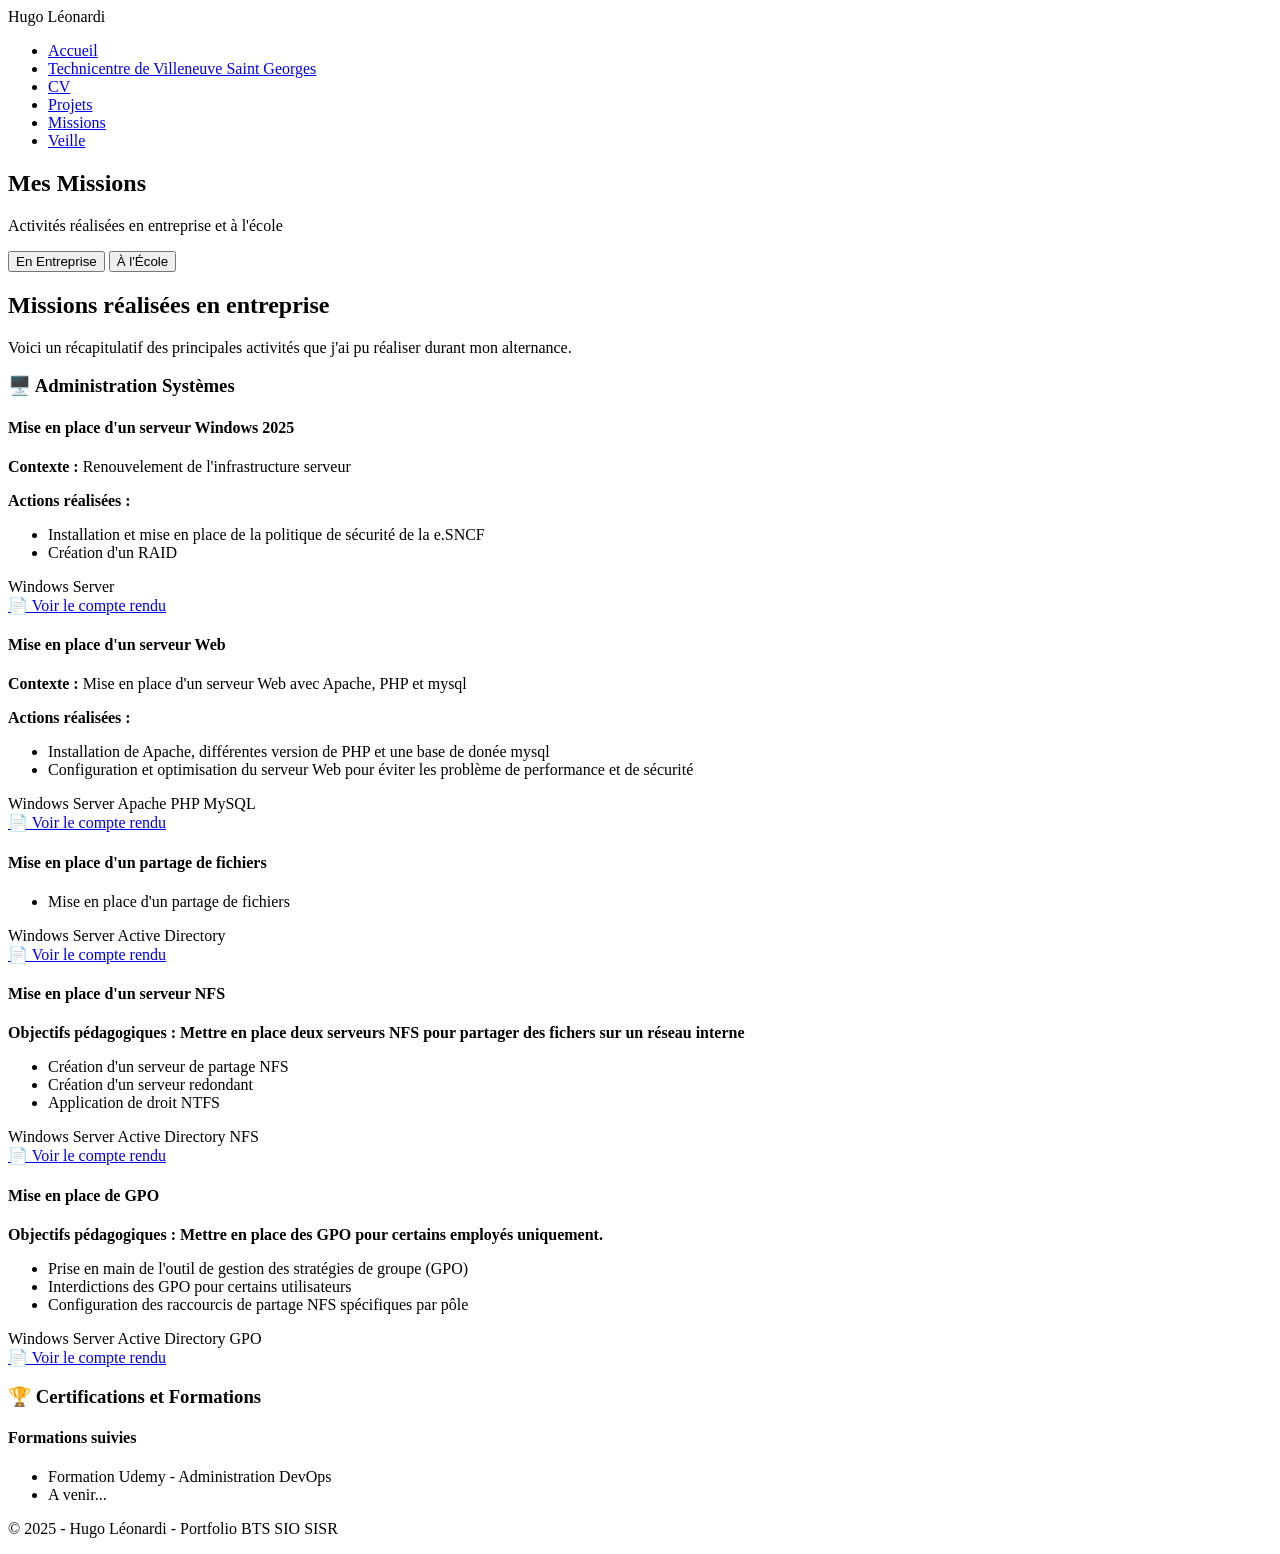
==== missions.html @ 91bcf91f "s de merde" ====
<!DOCTYPE html>
<html lang="fr">
<head>
    <meta charset="UTF-8">
    <meta name="viewport" content="width=device-width, initial-scale=1.0">
    <title>Mes Missions - Portfolio</title>
    <link rel="stylesheet" href="style.css">
</head>
<body>
    <nav class="navbar">
        <div class="container">
            <div class="logo">Hugo Léonardi</div>
            <ul class="nav-menu">
                <li><a href="index.html">Accueil</a></li>
                <li><a href="entreprise.html">Technicentre de Villeneuve Saint Georges</a></li>
                <li><a href="cv.html">CV</a></li>
                <li><a href="projets.html">Projets</a></li>
                <li><a href="missions.html" class="active">Missions</a></li>
                <li><a href="veille.html">Veille</a></li> 
            </ul>
        </div>
    </nav>

    <section class="page-header">
        <div class="container">
            <h1>Mes Missions</h1>
            <p>Activités réalisées en entreprise et à l'école</p>
        </div>
    </section>

    <section class="content-section">
        <div class="container">
            <div class="tabs">
                <button class="tab-button active" onclick="showTab('entreprise')">
                    En Entreprise
                </button>
                <button class="tab-button" onclick="showTab('ecole')">
                    À l'École
                </button>
            </div>

            <div id="entreprise" class="tab-content active">
                <div class="missions-intro">
                    <h2>Missions réalisées en entreprise</h2>
                    <p>
                        Voici un récapitulatif des principales activités que j'ai pu 
                        réaliser durant mon alternance.
                    </p>
                </div>

                <div class="mission-category">
                    <h3>🖥️ Administration Systèmes</h3>
                    <div class="mission-list">

                        <div class="mission-item">
                            <h4>Mise en place d'un serveur Windows 2025</h4>
                            <p><strong>Contexte :</strong> Renouvelement de l'infrastructure serveur</p>
                            <p><strong>Actions réalisées :</strong></p>
                            <ul>
                                <li>Installation et mise en place de la politique de sécurité de la e.SNCF</li>
                                <li>Création d'un RAID</li>
                            </ul>
                            <div class="mission-tags">
                                <span class="tag-small">Windows Server</span>
                            </div>
                            <a href="docs//serveur-windows-2025.pdf" class="btn-compte-rendu" target="_blank">
                                📄 Voir le compte rendu
                            </a>
                        </div>

                        <div class="mission-item">
                            <h4>Mise en place d'un serveur Web</h4>
                            <p><strong>Contexte :</strong> Mise en place d'un serveur Web avec Apache, PHP et mysql</p>
                            <p><strong>Actions réalisées :</strong></p>
                            <ul>
                                <li>Installation de Apache, différentes version de PHP et une base de donée mysql</li>
                                <li>Configuration et optimisation du serveur Web pour éviter les problème de performance et de sécurité</li>
                            </ul>
                            <div class="mission-tags">
                                <span class="tag-small">Windows Server</span>
                                <span class="tag-small">Apache</span>
                                <span class="tag-small">PHP</span>
                                <span class="tag-small">MySQL</span>
                            </div>
                            <a href="docs/serveur-web.pdf" class="btn-compte-rendu" target="_blank">
                                📄 Voir le compte rendu
                            </a>
                        </div>

                        <div class="mission-item">
                            <h4>Mise en place d'un partage de fichiers</h4>
                            <ul>
                                <li>Mise en place d'un partage de fichiers</li>
                            </ul>
                            <div class="mission-tags">
                                <span class="tag-small">Windows Server</span>
                                <span class="tag-small">Active Directory</span>
                            </div>
                            <a href="docs/partage-fichiers.pdf" class="btn-compte-rendu" target="_blank">
                                📄 Voir le compte rendu
                            </a>
                        </div>

                        <div class="mission-item">
                            <h4>Mise en place d'un serveur NFS</h4>
                            <p><strong>Objectifs pédagogiques : Mettre en place deux serveurs NFS pour partager des fichers sur un réseau interne</strong></p>
                            <ul>
                                <li>Création d'un serveur de partage NFS</li>
                                <li>Création d'un serveur redondant</li>
                                <li>Application de droit NTFS</li>
                            </ul>
                            <div class="mission-tags">
                                <span class="tag-small">Windows Server</span>
                                <span class="tag-small">Active Directory</span>
                                <span class="tag-small">NFS</span>
                            </div>
                            <a href="docs/fiche mission E5 - Droits NTFS.pdf" class="btn-compte-rendu" target="_blank">
                                📄 Voir le compte rendu
                            </a>
                        </div>

                        <div class="mission-item">
                            <h4>Mise en place de GPO</h4>
                            <p><strong>Objectifs pédagogiques : Mettre en place des GPO pour certains employés uniquement.</strong></p>
                            <ul>
                                <li>Prise en main de l'outil de gestion des stratégies de groupe (GPO)</li>
                                <li>Interdictions des GPO pour certains utilisateurs</li>
                                <li>Configuration des raccourcis de partage NFS spécifiques par pôle</li>
                            </ul>
                            <div class="mission-tags">
                                <span class="tag-small">Windows Server</span>
                                <span class="tag-small">Active Directory</span>
                                <span class="tag-small">GPO</span>
                            </div>
                            <a href="docs/gpo.pdf" class="btn-compte-rendu" target="_blank">
                                📄 Voir le compte rendu
                            </a>
                        </div>

                    </div>
                </div>

                <div class="mission-category">
                    <h3>🏆 Certifications et Formations</h3>
                    <div class="mission-list">
                        <div class="mission-item">
                            <h4>Formations suivies</h4>
                            <ul>
                                <li>Formation Udemy - Administration DevOps</li>
                                <li>A venir...</li>
                            </ul>
                        </div>
                    </div>
                </div>
            </div>
        </div>
    </section>

    <footer class="footer">
        <div class="container">
            <p>&copy; 2025 - Hugo Léonardi - Portfolio BTS SIO SISR</p>
        </div>
    </footer>

    <script>
        function showTab(tabName) {
            const contents = document.querySelectorAll('.tab-content');
            contents.forEach(content => {
                content.classList.remove('active');
            });

            const buttons = document.querySelectorAll('.tab-button');
            buttons.forEach(button => {
                button.classList.remove('active');
            });

            document.getElementById(tabName).classList.add('active');
            event.target.classList.add('active');
        }
    </script>
</body>
</html>
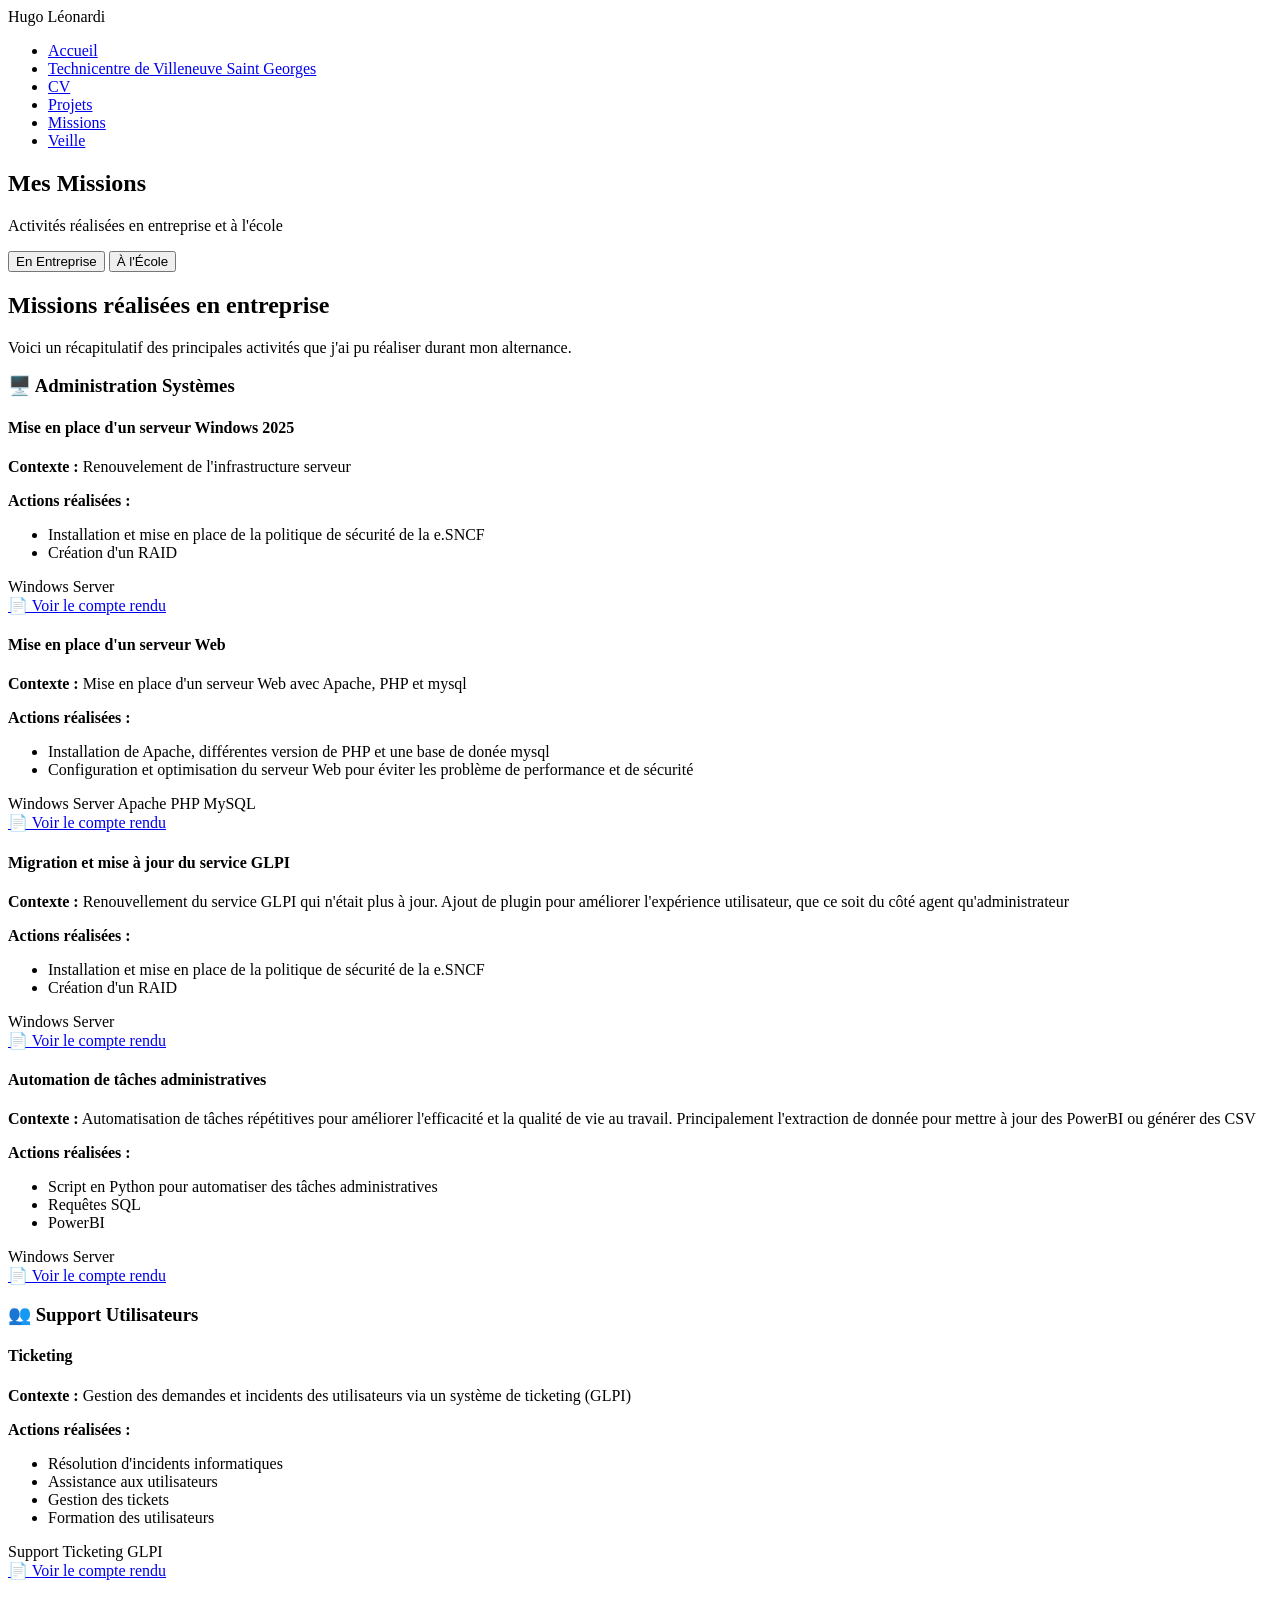
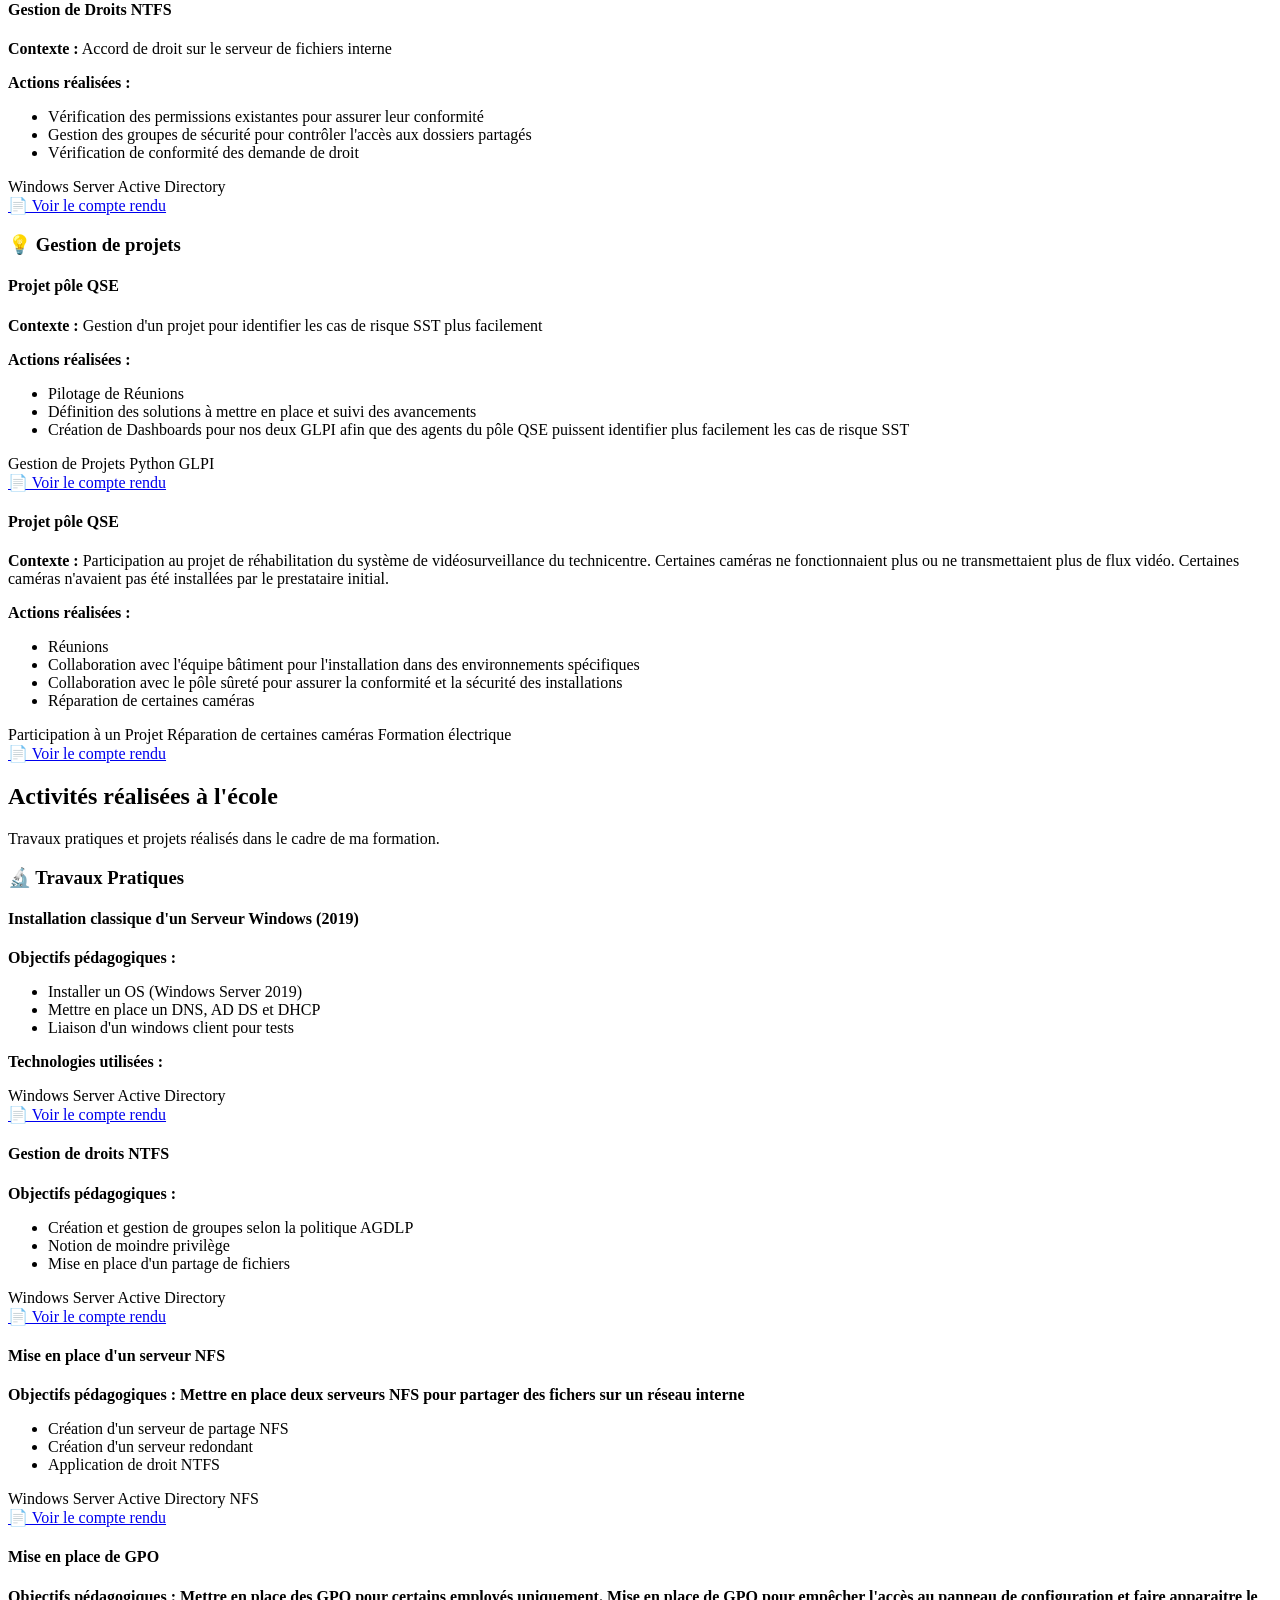
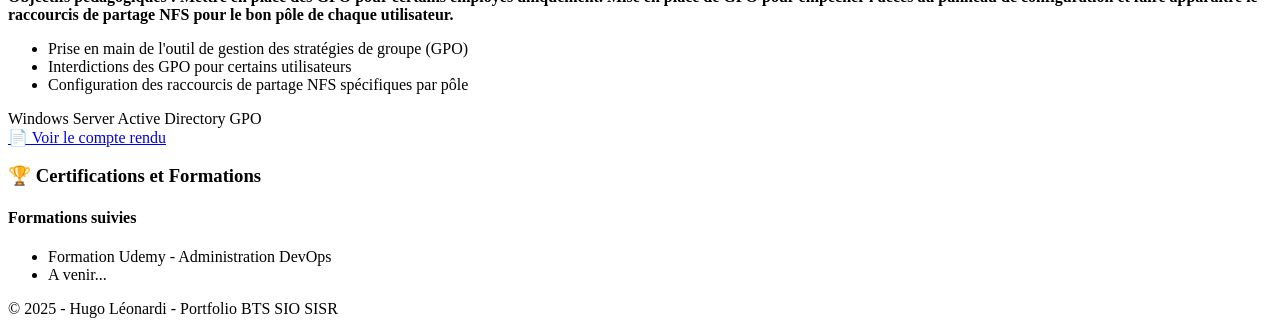
==== commit cd0358d1: "je siaspas" ====
--- a/missions.html
+++ b/missions.html
@@ -30,6 +30,7 @@
 
     <section class="content-section">
         <div class="container">
+            <!-- Onglets pour séparer entreprise et école -->
             <div class="tabs">
                 <button class="tab-button active" onclick="showTab('entreprise')">
                     En Entreprise
@@ -39,6 +40,7 @@
                 </button>
             </div>
 
+            <!-- Missions en entreprise -->
             <div id="entreprise" class="tab-content active">
                 <div class="missions-intro">
                     <h2>Missions réalisées en entreprise</h2>
@@ -63,9 +65,7 @@
                             <div class="mission-tags">
                                 <span class="tag-small">Windows Server</span>
                             </div>
-                            <a href="docs//serveur-windows-2025.pdf" class="btn-compte-rendu" target="_blank">
-                                📄 Voir le compte rendu
-                            </a>
+                            <a href="comptes-rendus/serveur-windows-2025.pdf" class="btn-compte-rendu" target="_blank">📄 Voir le compte rendu</a>
                         </div>
 
                         <div class="mission-item">
@@ -82,23 +82,163 @@
                                 <span class="tag-small">PHP</span>
                                 <span class="tag-small">MySQL</span>
                             </div>
-                            <a href="docs/serveur-web.pdf" class="btn-compte-rendu" target="_blank">
-                                📄 Voir le compte rendu
-                            </a>
-                        </div>
-
-                        <div class="mission-item">
-                            <h4>Mise en place d'un partage de fichiers</h4>
-                            <ul>
+                            <a href="comptes-rendus/serveur-web.pdf" class="btn-compte-rendu" target="_blank">📄 Voir le compte rendu</a>
+                        </div>
+
+                        <div class="mission-item">
+                            <h4>Migration et mise à jour du service GLPI</h4>
+                            <p><strong>Contexte :</strong> Renouvellement du service GLPI qui n'était plus à jour. Ajout de plugin pour améliorer l'expérience utilisateur, que ce soit du côté agent qu'administrateur</p>
+                            <p><strong>Actions réalisées :</strong></p>
+                            <ul>
+                                <li>Installation et mise en place de la politique de sécurité de la e.SNCF</li>
+                                <li>Création d'un RAID</li>
+                            </ul>
+                            <div class="mission-tags">
+                                <span class="tag-small">Windows Server</span>
+                            </div>
+                            <a href="comptes-rendus/glpi.pdf" class="btn-compte-rendu" target="_blank">📄 Voir le compte rendu</a>
+                        </div>
+
+                        <div class="mission-item">
+                            <h4>Automation de tâches administratives</h4>
+                            <p><strong>Contexte :</strong> Automatisation de tâches répétitives pour améliorer l'efficacité et la qualité de vie au travail. Principalement l'extraction de donnée pour mettre à jour des PowerBI ou générer des CSV</p>
+                            <p><strong>Actions réalisées :</strong></p>
+                            <ul>
+                                <li>Script en Python pour automatiser des tâches administratives</li>
+                                <li>Requêtes SQL</li>
+                                <li>PowerBI</li>
+                            </ul>
+                            <div class="mission-tags">
+                                <span class="tag-small">Windows Server</span>
+                            </div>
+                            <a href="comptes-rendus/automation.pdf" class="btn-compte-rendu" target="_blank">📄 Voir le compte rendu</a>
+                        </div>
+                    </div>
+                </div>
+
+                <div class="mission-category">
+                    <h3>👥 Support Utilisateurs</h3>
+                    <div class="mission-list">
+                        <div class="mission-item">
+                            <h4>Ticketing</h4>
+                            <p><strong>Contexte :</strong> Gestion des demandes et incidents des utilisateurs via un système de ticketing (GLPI)</p>
+                            <p><strong>Actions réalisées :</strong></p>
+                            <ul>
+                                <li>Résolution d'incidents informatiques</li>
+                                <li>Assistance aux utilisateurs</li>
+                                <li>Gestion des tickets</li>
+                                <li>Formation des utilisateurs</li>
+                            </ul>
+                            <div class="mission-tags">
+                                <span class="tag-small">Support</span>
+                                <span class="tag-small">Ticketing</span>
+                                <span class="tag-small">GLPI</span>
+                            </div>
+                            <a href="comptes-rendus/ticketing.pdf" class="btn-compte-rendu" target="_blank">📄 Voir le compte rendu</a>
+                        </div>
+
+                        <div class="mission-item">
+                            <h4>Gestion de Droits NTFS</h4>
+                            <p><strong>Contexte :</strong> Accord de droit sur le serveur de fichiers interne</p>
+                            <p><strong>Actions réalisées :</strong></p>
+                            <ul>
+                                <li>Vérification des permissions existantes pour assurer leur conformité</li>
+                                <li>Gestion des groupes de sécurité pour contrôler l'accès aux dossiers partagés</li>
+                                <li>Vérification de conformité des demande de droit</li>
+                            </ul>
+                            <div class="mission-tags">
+                                <span class="tag-small">Windows Server</span>
+                                <span class="tag-small">Active Directory</span>
+                            </div>
+                            <a href="comptes-rendus/ntfs.pdf" class="btn-compte-rendu" target="_blank">📄 Voir le compte rendu</a>
+                        </div>
+
+                    </div>
+                </div>
+
+                <div class="mission-category">
+                    <h3>💡 Gestion de projets</h3>
+                    <div class="mission-list">
+                        <div class="mission-item">
+                            <h4>Projet pôle QSE</h4>
+                            <p><strong>Contexte :</strong> Gestion d'un projet pour identifier les cas de risque SST plus facilement</p>
+                            <p><strong>Actions réalisées :</strong></p>
+                            <ul>
+                                <li>Pilotage de Réunions</li>
+                                <li>Définition des solutions à mettre en place et suivi des avancements</li>
+                                <li>Création de Dashboards pour nos deux GLPI afin que des agents du pôle QSE puissent identifier plus facilement les cas de risque SST</li>
+                            </ul>
+                            <div class="mission-tags">
+                                <span class="tag-small">Gestion de Projets</span>
+                                <span class="tag-small">Python</span>
+                                <span class="tag-small">GLPI</span>
+                            </div>
+                            <a href="comptes-rendus/projet-qse-sst.pdf" class="btn-compte-rendu" target="_blank">📄 Voir le compte rendu</a>
+                        </div>
+
+                        <div class="mission-item">
+                            <h4>Projet pôle QSE</h4>
+                            <p><strong>Contexte :</strong> Participation au projet de réhabilitation du système de vidéosurveillance du technicentre. Certaines caméras ne fonctionnaient plus ou ne transmettaient plus de flux vidéo. Certaines caméras n'avaient pas été installées par le prestataire initial. </p>
+                            <p><strong>Actions réalisées :</strong></p>
+                            <ul>
+                                <li>Réunions</li>
+                                <li>Collaboration avec l'équipe bâtiment pour l'installation dans des environnements spécifiques</li>
+                                <li>Collaboration avec le pôle sûreté pour assurer la conformité et la sécurité des installations</li>
+                                <li>Réparation de certaines caméras</li>
+                            </ul>
+                            <div class="mission-tags">
+                                <span class="tag-small">Participation à un Projet</span>
+                                <span class="tag-small">Réparation de certaines caméras</span>
+                                <span class="tag-small">Formation électrique</span>
+                            </div>
+                            <a href="comptes-rendus/projet-qse-cameras.pdf" class="btn-compte-rendu" target="_blank">📄 Voir le compte rendu</a>
+                        </div>
+
+                    </div>
+                </div>
+            </div>
+
+            <!-- Missions à l'école -->
+            <div id="ecole" class="tab-content">
+                <div class="missions-intro">
+                    <h2>Activités réalisées à l'école</h2>
+                    <p>
+                        Travaux pratiques et projets réalisés dans le cadre de ma formation.
+                    </p>
+                </div>
+
+                <div class="mission-category">
+                    <h3>🔬 Travaux Pratiques</h3>
+                    <div class="mission-list">
+                        <div class="mission-item">
+                            <h4>Installation classique d'un Serveur Windows (2019)</h4>
+                            <p><strong>Objectifs pédagogiques : </strong></p>
+                            <ul>
+                                <li>Installer un OS (Windows Server 2019)</li>
+                                <li>Mettre en place un DNS, AD DS et DHCP</li>
+                                <li>Liaison d'un windows client pour tests</li>
+                            </ul>
+                            <p><strong>Technologies utilisées :</strong></p>
+                            <div class="mission-tags">
+                                <span class="tag-small">Windows Server</span>
+                                <span class="tag-small">Active Directory</span>
+                            </div>
+                            <a href="comptes-rendus/ecole-serveur-windows.pdf" class="btn-compte-rendu" target="_blank">📄 Voir le compte rendu</a>
+                        </div>
+
+                        <div class="mission-item">
+                            <h4>Gestion de droits NTFS</h4>
+                            <p><strong>Objectifs pédagogiques :</strong></p>
+                            <ul>
+                                <li>Création et gestion de groupes selon la politique AGDLP</li>
+                                <li>Notion de moindre privilège</li>
                                 <li>Mise en place d'un partage de fichiers</li>
                             </ul>
                             <div class="mission-tags">
                                 <span class="tag-small">Windows Server</span>
                                 <span class="tag-small">Active Directory</span>
                             </div>
-                            <a href="docs/partage-fichiers.pdf" class="btn-compte-rendu" target="_blank">
-                                📄 Voir le compte rendu
-                            </a>
+                            <a href="comptes-rendus/ecole-ntfs.pdf" class="btn-compte-rendu" target="_blank">📄 Voir le compte rendu</a>
                         </div>
 
                         <div class="mission-item">
@@ -114,14 +254,12 @@
                                 <span class="tag-small">Active Directory</span>
                                 <span class="tag-small">NFS</span>
                             </div>
-                            <a href="docs/fiche mission E5 - Droits NTFS.pdf" class="btn-compte-rendu" target="_blank">
-                                📄 Voir le compte rendu
-                            </a>
+                            <a href="comptes-rendus/ecole-nfs.pdf" class="btn-compte-rendu" target="_blank">📄 Voir le compte rendu</a>
                         </div>
 
                         <div class="mission-item">
                             <h4>Mise en place de GPO</h4>
-                            <p><strong>Objectifs pédagogiques : Mettre en place des GPO pour certains employés uniquement.</strong></p>
+                            <p><strong>Objectifs pédagogiques : Mettre en place des GPO pour certains employés uniquement. Mise en place de GPO pour empêcher l'accès au panneau de configuration et faire apparaitre le raccourcis de partage NFS pour le bon pôle de chaque utilisateur.</strong></p>
                             <ul>
                                 <li>Prise en main de l'outil de gestion des stratégies de groupe (GPO)</li>
                                 <li>Interdictions des GPO pour certains utilisateurs</li>
@@ -132,11 +270,8 @@
                                 <span class="tag-small">Active Directory</span>
                                 <span class="tag-small">GPO</span>
                             </div>
-                            <a href="docs/gpo.pdf" class="btn-compte-rendu" target="_blank">
-                                📄 Voir le compte rendu
-                            </a>
-                        </div>
-
+                            <a href="comptes-rendus/ecole-gpo.pdf" class="btn-compte-rendu" target="_blank">📄 Voir le compte rendu</a>
+                        </div>
                     </div>
                 </div>
 
@@ -164,16 +299,19 @@
 
     <script>
         function showTab(tabName) {
+            // Cacher tous les contenus
             const contents = document.querySelectorAll('.tab-content');
             contents.forEach(content => {
                 content.classList.remove('active');
             });
 
+            // Désactiver tous les boutons
             const buttons = document.querySelectorAll('.tab-button');
             buttons.forEach(button => {
                 button.classList.remove('active');
             });
 
+            // Afficher le contenu sélectionné
             document.getElementById(tabName).classList.add('active');
             event.target.classList.add('active');
         }
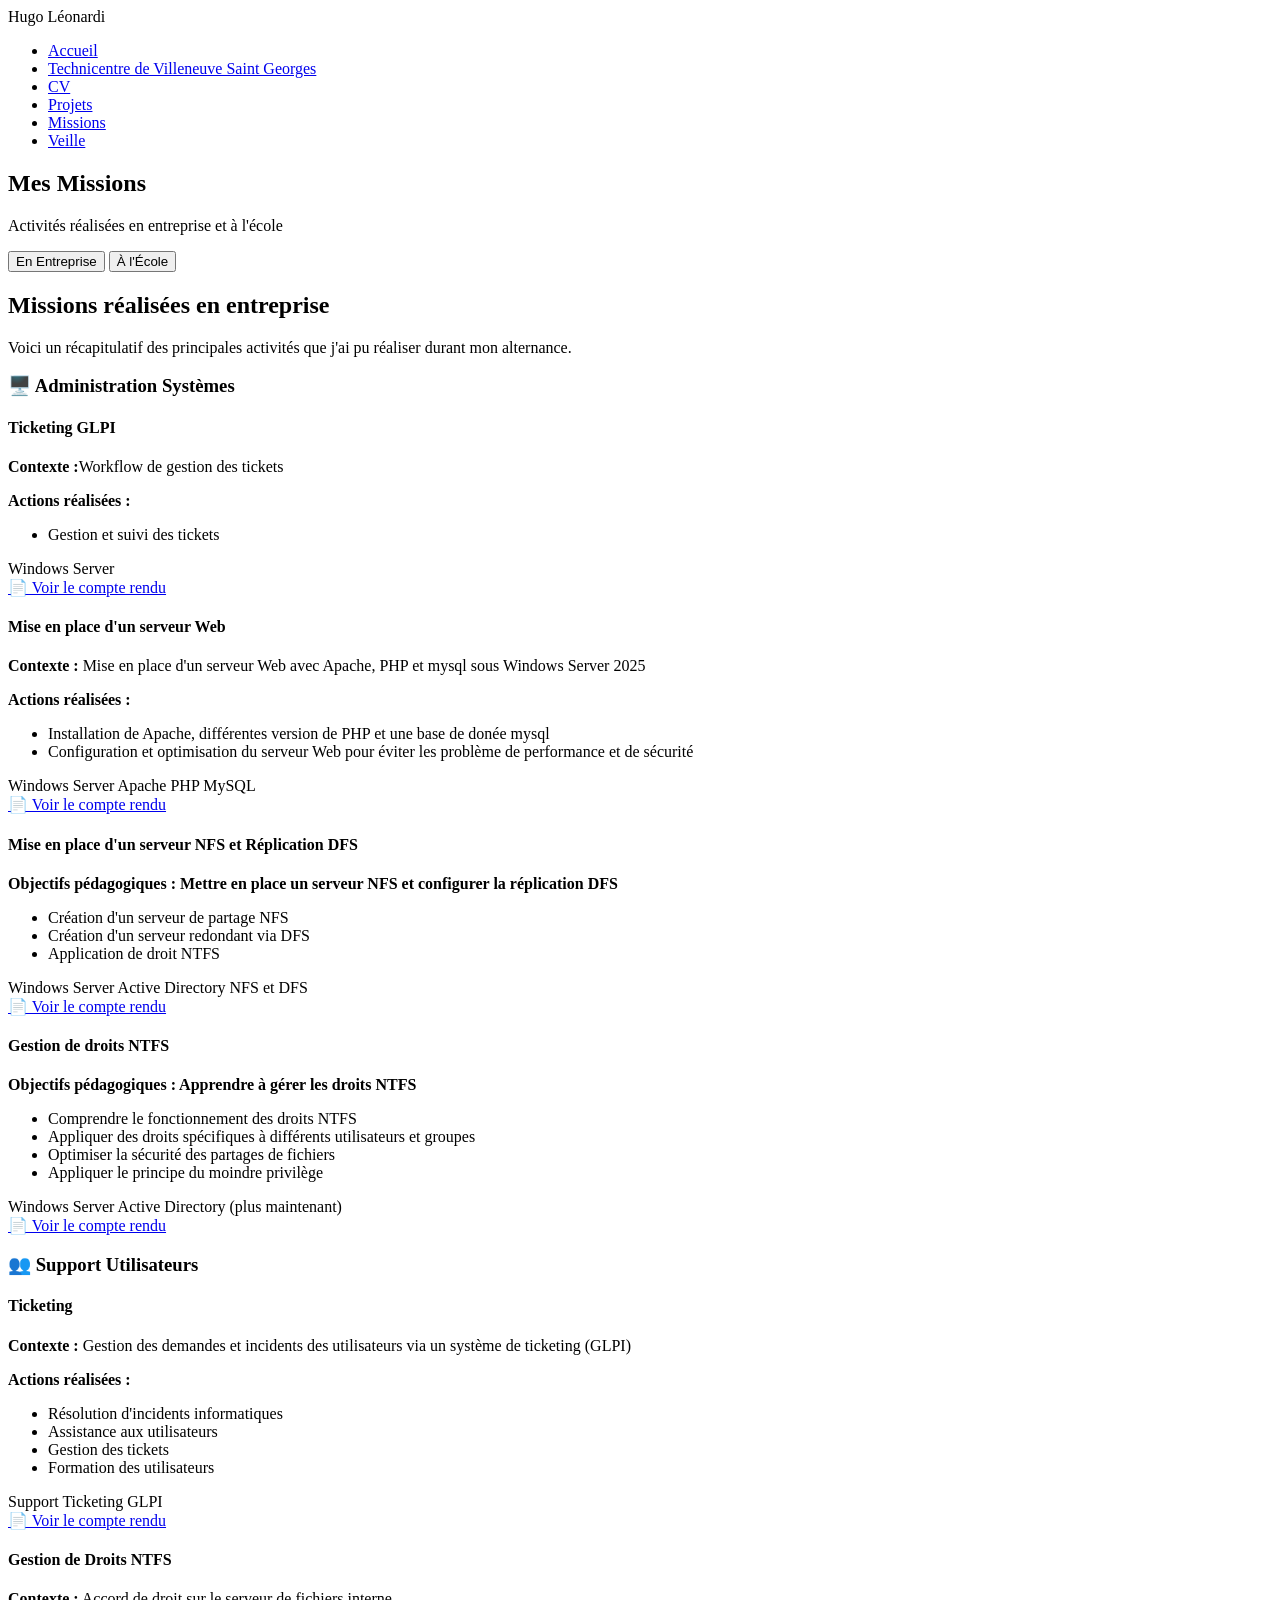
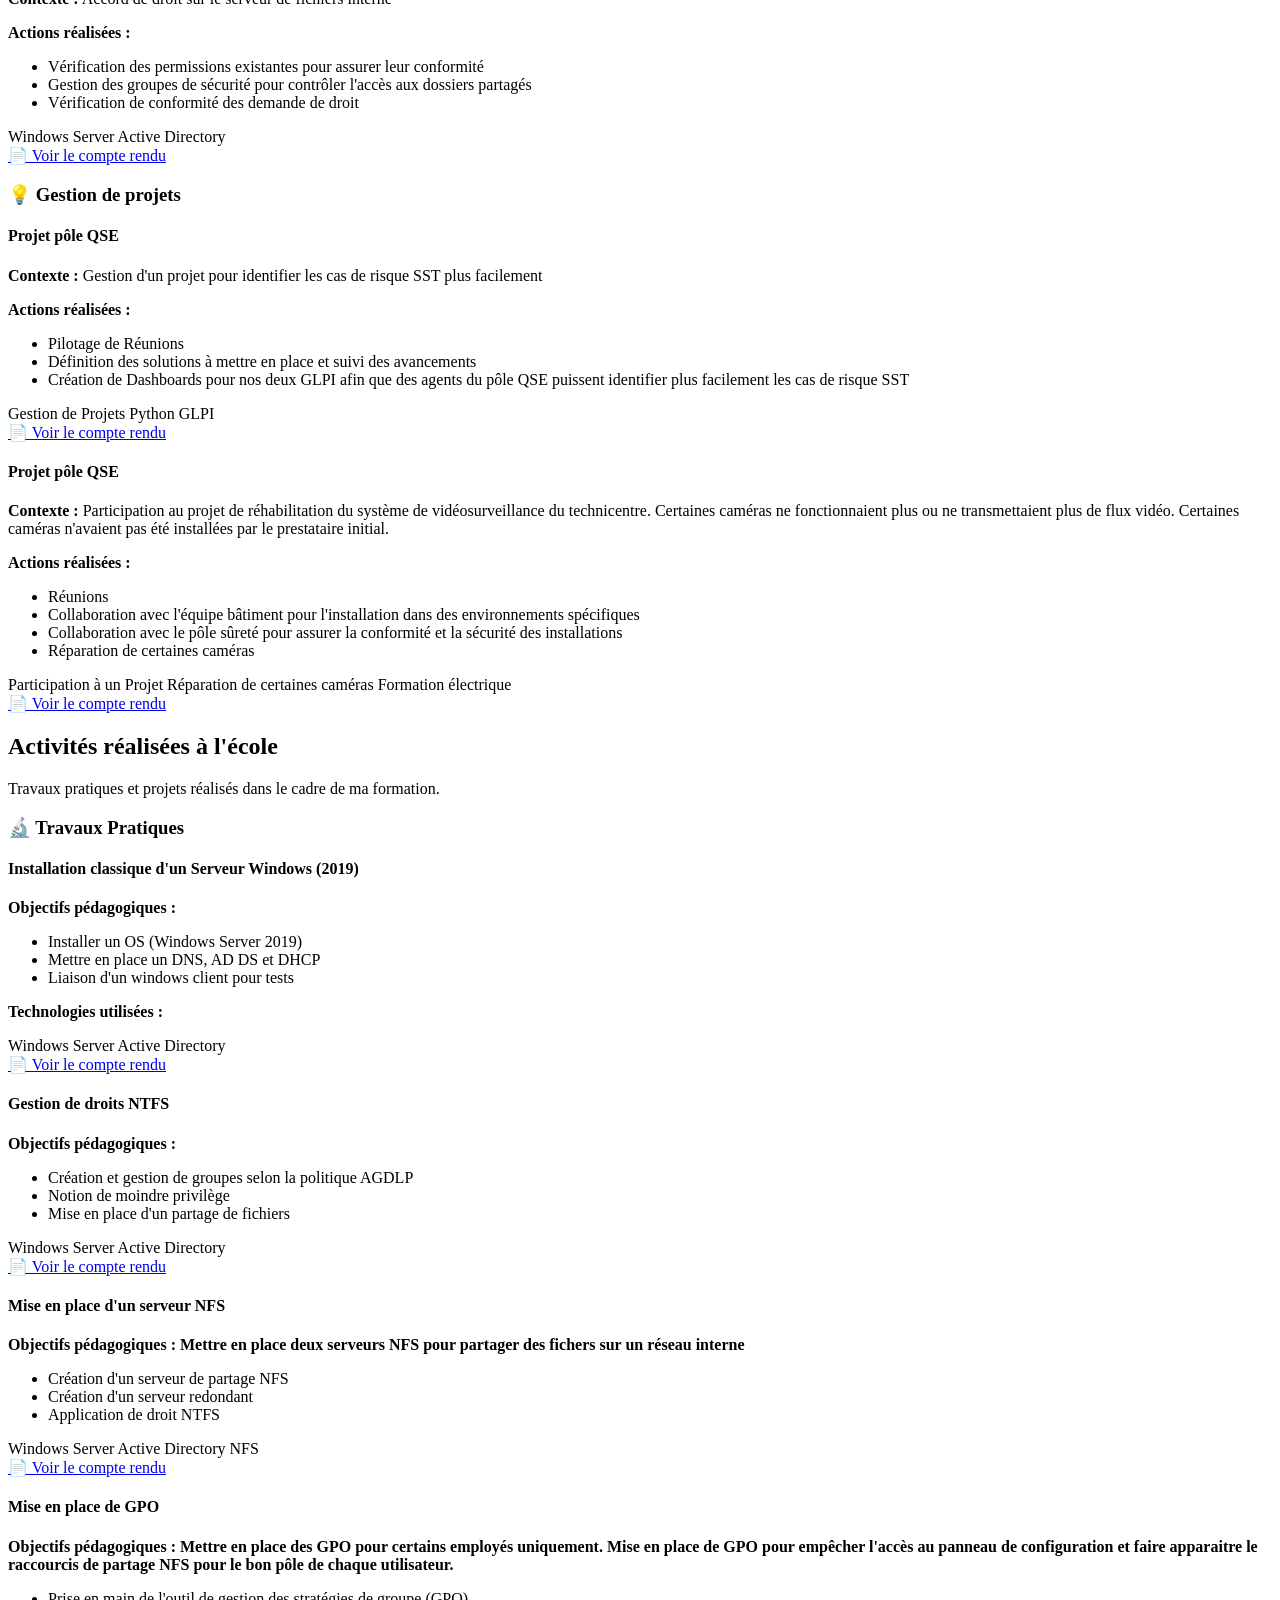
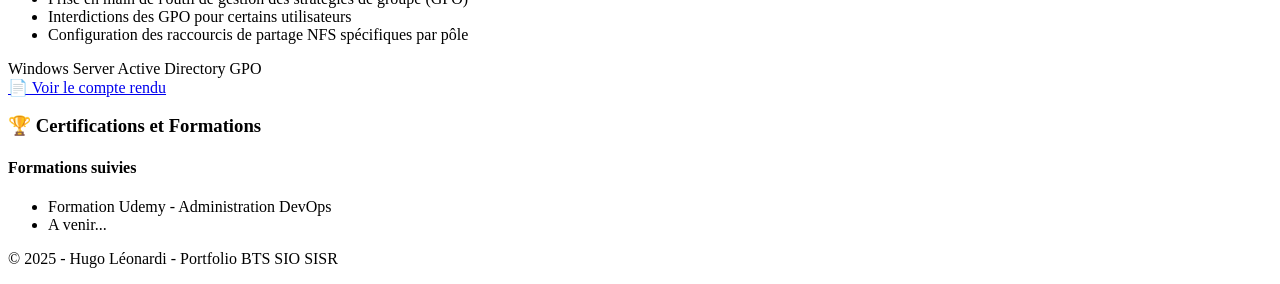
==== commit f34843bd: "je sais pas" ====
--- a/missions.html
+++ b/missions.html
@@ -55,22 +55,23 @@
                     <div class="mission-list">
 
                         <div class="mission-item">
-                            <h4>Mise en place d'un serveur Windows 2025</h4>
-                            <p><strong>Contexte :</strong> Renouvelement de l'infrastructure serveur</p>
-                            <p><strong>Actions réalisées :</strong></p>
-                            <ul>
-                                <li>Installation et mise en place de la politique de sécurité de la e.SNCF</li>
-                                <li>Création d'un RAID</li>
-                            </ul>
-                            <div class="mission-tags">
-                                <span class="tag-small">Windows Server</span>
-                            </div>
-                            <a href="comptes-rendus/serveur-windows-2025.pdf" class="btn-compte-rendu" target="_blank">📄 Voir le compte rendu</a>
+                            <h4>Ticketing GLPI</h4>
+                            <p><strong>Contexte :</strong>Workflow de gestion des tickets</p>
+                            <p><strong>Actions réalisées :</strong></p>
+                            <ul>
+                                <li>Gestion et suivi des tickets</li>
+                            </ul>
+                            <div class="mission-tags">
+                                <span class="tag-small">Windows Server</span>
+                            </div>
+                            <a href="docs/fiche mission E5 - Workflow Ticketing GLPI.pdf" class="btn-compte-rendu" target="_blank">
+                                📄 Voir le compte rendu
+                            </a>
                         </div>
 
                         <div class="mission-item">
                             <h4>Mise en place d'un serveur Web</h4>
-                            <p><strong>Contexte :</strong> Mise en place d'un serveur Web avec Apache, PHP et mysql</p>
+                            <p><strong>Contexte :</strong> Mise en place d'un serveur Web avec Apache, PHP et mysql sous Windows Server 2025 </p>
                             <p><strong>Actions réalisées :</strong></p>
                             <ul>
                                 <li>Installation de Apache, différentes version de PHP et une base de donée mysql</li>
@@ -82,37 +83,47 @@
                                 <span class="tag-small">PHP</span>
                                 <span class="tag-small">MySQL</span>
                             </div>
-                            <a href="comptes-rendus/serveur-web.pdf" class="btn-compte-rendu" target="_blank">📄 Voir le compte rendu</a>
-                        </div>
-
-                        <div class="mission-item">
-                            <h4>Migration et mise à jour du service GLPI</h4>
-                            <p><strong>Contexte :</strong> Renouvellement du service GLPI qui n'était plus à jour. Ajout de plugin pour améliorer l'expérience utilisateur, que ce soit du côté agent qu'administrateur</p>
-                            <p><strong>Actions réalisées :</strong></p>
-                            <ul>
-                                <li>Installation et mise en place de la politique de sécurité de la e.SNCF</li>
-                                <li>Création d'un RAID</li>
-                            </ul>
-                            <div class="mission-tags">
-                                <span class="tag-small">Windows Server</span>
-                            </div>
-                            <a href="comptes-rendus/glpi.pdf" class="btn-compte-rendu" target="_blank">📄 Voir le compte rendu</a>
-                        </div>
-
-                        <div class="mission-item">
-                            <h4>Automation de tâches administratives</h4>
-                            <p><strong>Contexte :</strong> Automatisation de tâches répétitives pour améliorer l'efficacité et la qualité de vie au travail. Principalement l'extraction de donnée pour mettre à jour des PowerBI ou générer des CSV</p>
-                            <p><strong>Actions réalisées :</strong></p>
-                            <ul>
-                                <li>Script en Python pour automatiser des tâches administratives</li>
-                                <li>Requêtes SQL</li>
-                                <li>PowerBI</li>
-                            </ul>
-                            <div class="mission-tags">
-                                <span class="tag-small">Windows Server</span>
-                            </div>
-                            <a href="comptes-rendus/automation.pdf" class="btn-compte-rendu" target="_blank">📄 Voir le compte rendu</a>
-                        </div>
+                            <a href="docs/serveur-web.pdf" class="btn-compte-rendu" target="_blank">
+                                📄 Voir le compte rendu
+                            </a>
+                        </div>
+
+                        <div class="mission-item">
+                            <h4>Mise en place d'un serveur NFS et Réplication DFS</h4>
+                            <p><strong>Objectifs pédagogiques : Mettre en place un serveur NFS et configurer la réplication DFS</strong></p>
+                            <ul>
+                                <li>Création d'un serveur de partage NFS</li>
+                                <li>Création d'un serveur redondant via DFS</li>
+                                <li>Application de droit NTFS</li>
+                            </ul>
+                            <div class="mission-tags">
+                                <span class="tag-small">Windows Server</span>
+                                <span class="tag-small">Active Directory</span>
+                                <span class="tag-small">NFS et DFS</span>
+                            </div>
+                            <a href="docs/fiche mission E5 - Droits NTFS.pdf" class="btn-compte-rendu" target="_blank">
+                                📄 Voir le compte rendu
+                            </a>
+                        </div>
+
+                        <div class="mission-item">
+                            <h4>Gestion de droits NTFS</h4>
+                            <p><strong>Objectifs pédagogiques : Apprendre à gérer les droits NTFS</strong></p>
+                            <ul>
+                                <li>Comprendre le fonctionnement des droits NTFS</li>
+                                <li>Appliquer des droits spécifiques à différents utilisateurs et groupes</li>
+                                <li>Optimiser la sécurité des partages de fichiers</li>
+                                <li>Appliquer le principe du moindre privilège</li>
+                            </ul>
+                            <div class="mission-tags">
+                                <span class="tag-small">Windows Server</span>
+                                <span class="tag-small">Active Directory (plus maintenant)</span>
+                            </div>
+                            <a href="docs/fiche mission E5 - Droits NTFS.pdf" class="btn-compte-rendu" target="_blank">
+                                📄 Voir le compte rendu
+                            </a>
+                        </div>
+
                     </div>
                 </div>
 
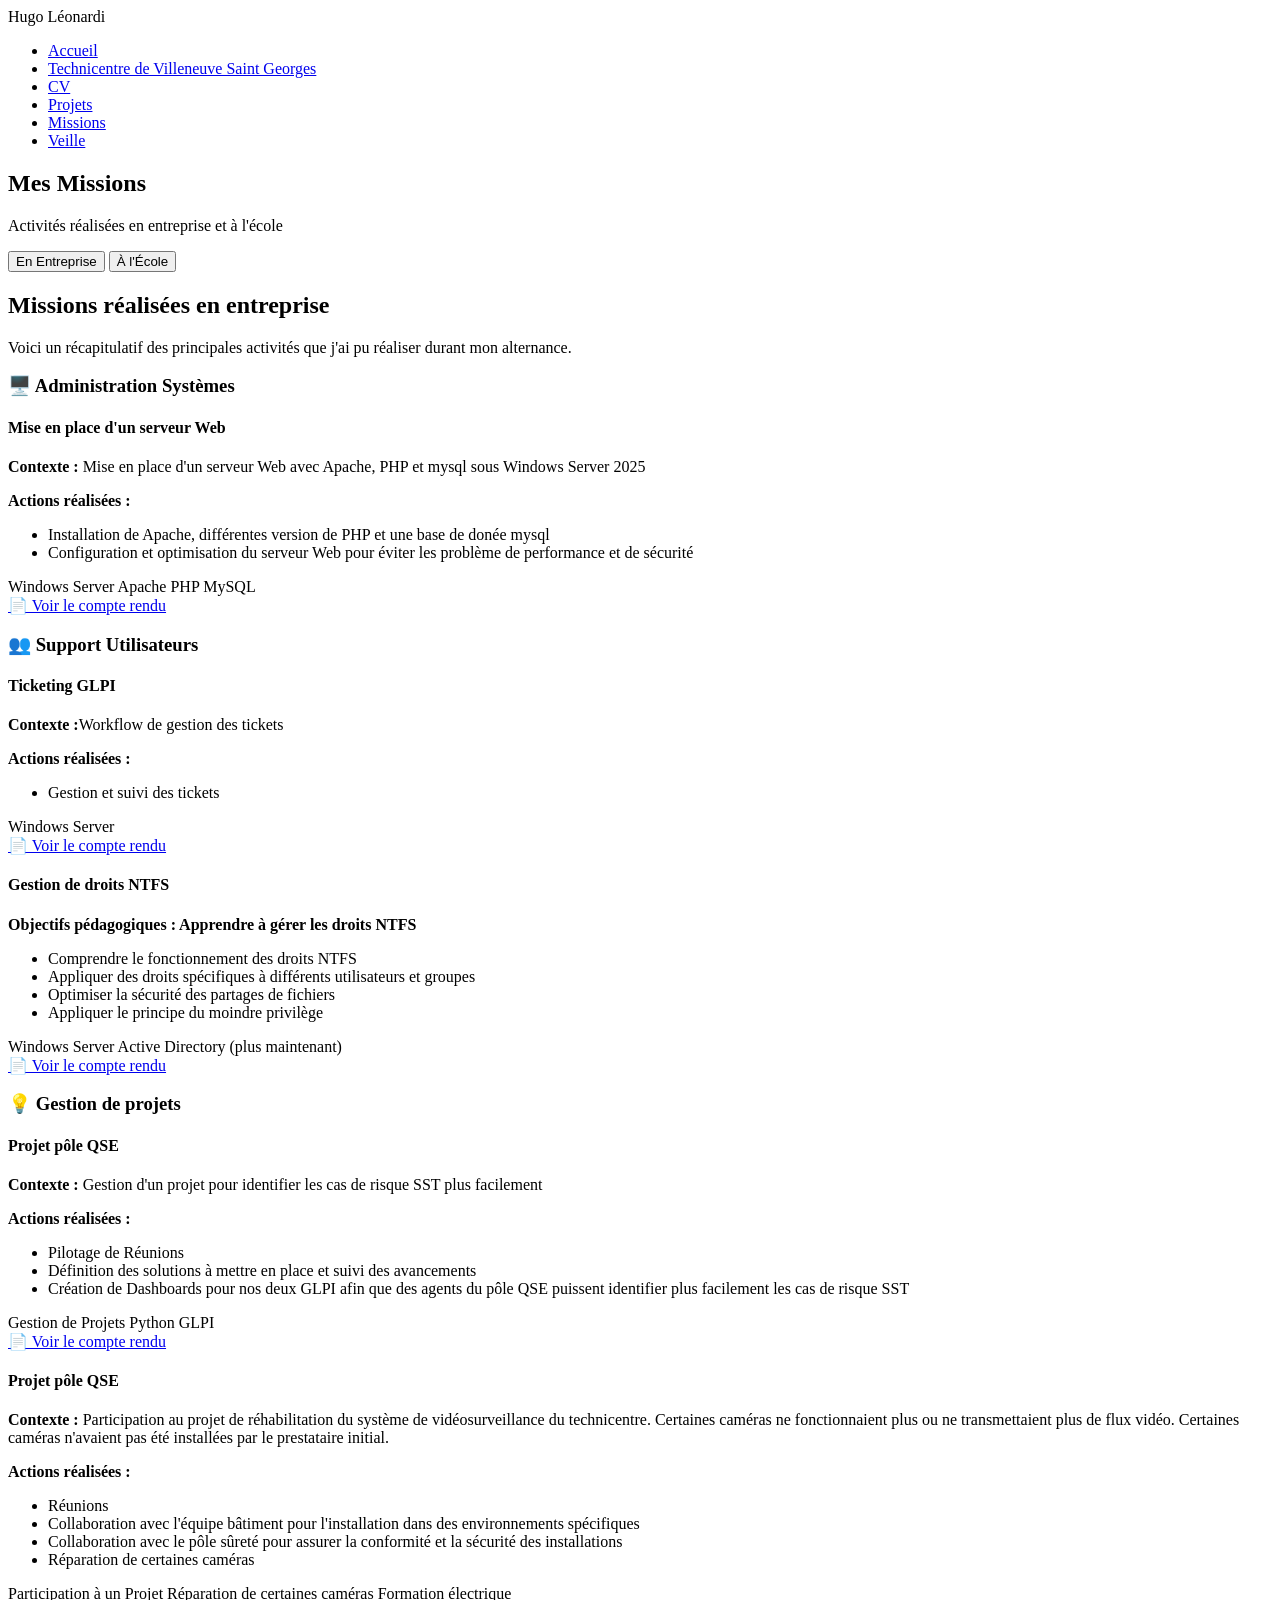
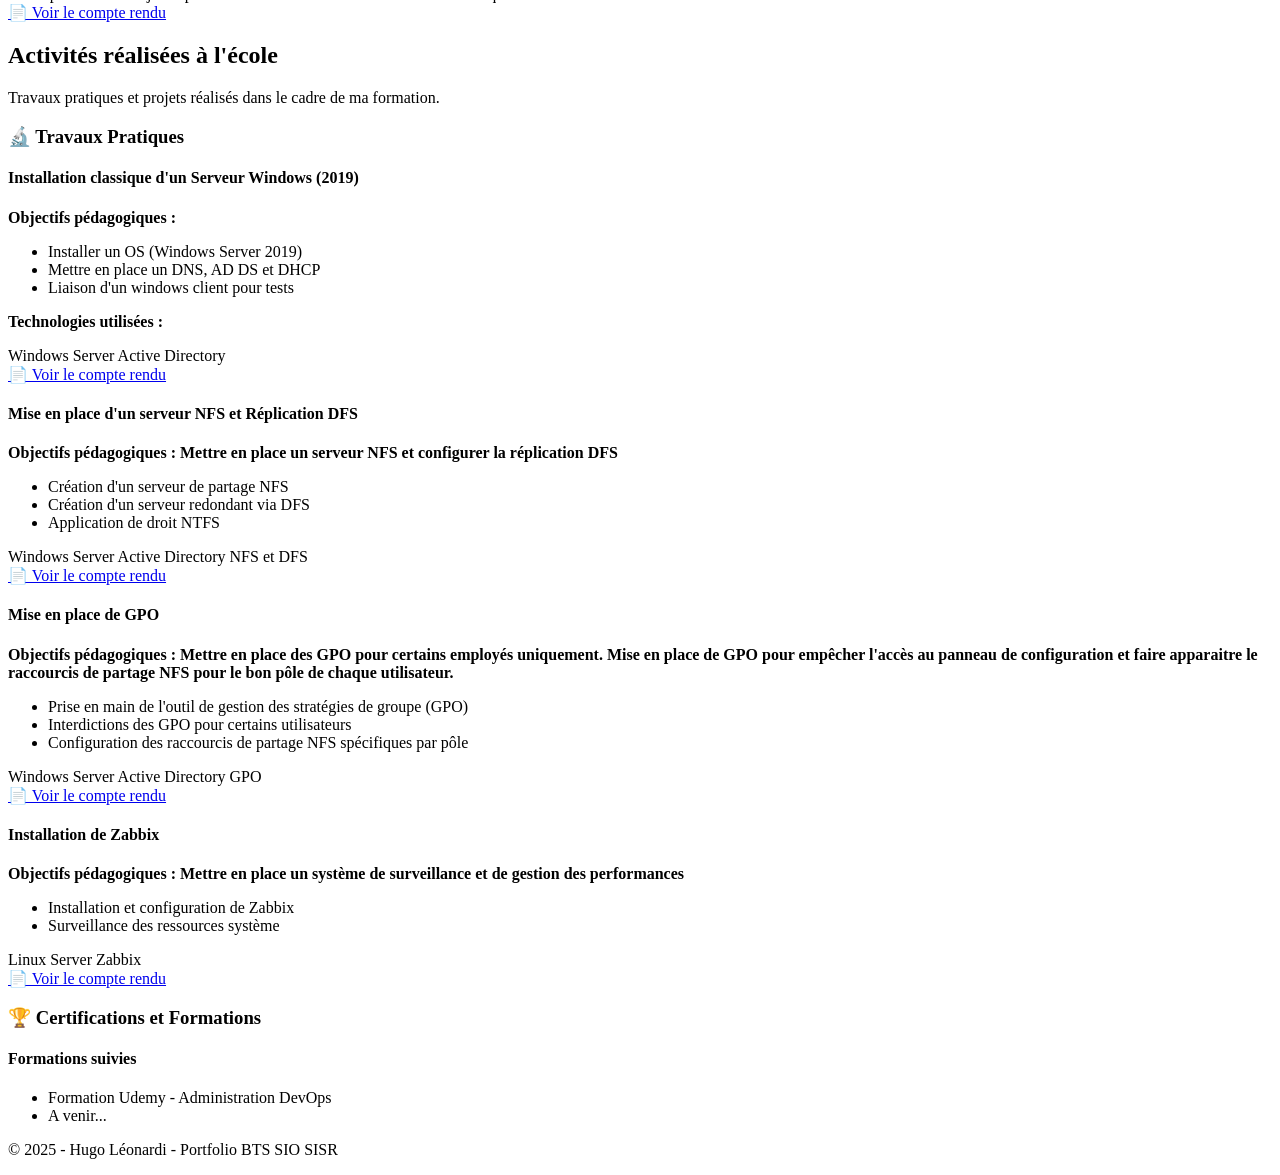
==== commit 23885f26: "docs !" ====
--- a/missions.html
+++ b/missions.html
@@ -55,21 +55,6 @@
                     <div class="mission-list">
 
                         <div class="mission-item">
-                            <h4>Ticketing GLPI</h4>
-                            <p><strong>Contexte :</strong>Workflow de gestion des tickets</p>
-                            <p><strong>Actions réalisées :</strong></p>
-                            <ul>
-                                <li>Gestion et suivi des tickets</li>
-                            </ul>
-                            <div class="mission-tags">
-                                <span class="tag-small">Windows Server</span>
-                            </div>
-                            <a href="docs/fiche mission E5 - Workflow Ticketing GLPI.pdf" class="btn-compte-rendu" target="_blank">
-                                📄 Voir le compte rendu
-                            </a>
-                        </div>
-
-                        <div class="mission-item">
                             <h4>Mise en place d'un serveur Web</h4>
                             <p><strong>Contexte :</strong> Mise en place d'un serveur Web avec Apache, PHP et mysql sous Windows Server 2025 </p>
                             <p><strong>Actions réalisées :</strong></p>
@@ -88,20 +73,23 @@
                             </a>
                         </div>
 
-                        <div class="mission-item">
-                            <h4>Mise en place d'un serveur NFS et Réplication DFS</h4>
-                            <p><strong>Objectifs pédagogiques : Mettre en place un serveur NFS et configurer la réplication DFS</strong></p>
-                            <ul>
-                                <li>Création d'un serveur de partage NFS</li>
-                                <li>Création d'un serveur redondant via DFS</li>
-                                <li>Application de droit NTFS</li>
-                            </ul>
-                            <div class="mission-tags">
-                                <span class="tag-small">Windows Server</span>
-                                <span class="tag-small">Active Directory</span>
-                                <span class="tag-small">NFS et DFS</span>
-                            </div>
-                            <a href="docs/fiche mission E5 - Droits NTFS.pdf" class="btn-compte-rendu" target="_blank">
+                    </div>
+                </div>
+
+                <div class="mission-category">
+                    <h3>👥 Support Utilisateurs</h3>
+                    <div class="mission-list">
+                        <div class="mission-item">
+                            <h4>Ticketing GLPI</h4>
+                            <p><strong>Contexte :</strong>Workflow de gestion des tickets</p>
+                            <p><strong>Actions réalisées :</strong></p>
+                            <ul>
+                                <li>Gestion et suivi des tickets</li>
+                            </ul>
+                            <div class="mission-tags">
+                                <span class="tag-small">Windows Server</span>
+                            </div>
+                            <a href="docs/fiche mission E5 - Workflow Ticketing GLPI.pdf" class="btn-compte-rendu" target="_blank">
                                 📄 Voir le compte rendu
                             </a>
                         </div>
@@ -128,46 +116,6 @@
                 </div>
 
                 <div class="mission-category">
-                    <h3>👥 Support Utilisateurs</h3>
-                    <div class="mission-list">
-                        <div class="mission-item">
-                            <h4>Ticketing</h4>
-                            <p><strong>Contexte :</strong> Gestion des demandes et incidents des utilisateurs via un système de ticketing (GLPI)</p>
-                            <p><strong>Actions réalisées :</strong></p>
-                            <ul>
-                                <li>Résolution d'incidents informatiques</li>
-                                <li>Assistance aux utilisateurs</li>
-                                <li>Gestion des tickets</li>
-                                <li>Formation des utilisateurs</li>
-                            </ul>
-                            <div class="mission-tags">
-                                <span class="tag-small">Support</span>
-                                <span class="tag-small">Ticketing</span>
-                                <span class="tag-small">GLPI</span>
-                            </div>
-                            <a href="comptes-rendus/ticketing.pdf" class="btn-compte-rendu" target="_blank">📄 Voir le compte rendu</a>
-                        </div>
-
-                        <div class="mission-item">
-                            <h4>Gestion de Droits NTFS</h4>
-                            <p><strong>Contexte :</strong> Accord de droit sur le serveur de fichiers interne</p>
-                            <p><strong>Actions réalisées :</strong></p>
-                            <ul>
-                                <li>Vérification des permissions existantes pour assurer leur conformité</li>
-                                <li>Gestion des groupes de sécurité pour contrôler l'accès aux dossiers partagés</li>
-                                <li>Vérification de conformité des demande de droit</li>
-                            </ul>
-                            <div class="mission-tags">
-                                <span class="tag-small">Windows Server</span>
-                                <span class="tag-small">Active Directory</span>
-                            </div>
-                            <a href="comptes-rendus/ntfs.pdf" class="btn-compte-rendu" target="_blank">📄 Voir le compte rendu</a>
-                        </div>
-
-                    </div>
-                </div>
-
-                <div class="mission-category">
                     <h3>💡 Gestion de projets</h3>
                     <div class="mission-list">
                         <div class="mission-item">
@@ -184,7 +132,7 @@
                                 <span class="tag-small">Python</span>
                                 <span class="tag-small">GLPI</span>
                             </div>
-                            <a href="comptes-rendus/projet-qse-sst.pdf" class="btn-compte-rendu" target="_blank">📄 Voir le compte rendu</a>
+                            <a href="docs/projet-qse-sst.pdf" class="btn-compte-rendu" target="_blank">📄 Voir le compte rendu</a>
                         </div>
 
                         <div class="mission-item">
@@ -202,7 +150,7 @@
                                 <span class="tag-small">Réparation de certaines caméras</span>
                                 <span class="tag-small">Formation électrique</span>
                             </div>
-                            <a href="comptes-rendus/projet-qse-cameras.pdf" class="btn-compte-rendu" target="_blank">📄 Voir le compte rendu</a>
+                            <a href="docs/projet-qse-cameras.pdf" class="btn-compte-rendu" target="_blank">📄 Voir le compte rendu</a>
                         </div>
 
                     </div>
@@ -234,38 +182,25 @@
                                 <span class="tag-small">Windows Server</span>
                                 <span class="tag-small">Active Directory</span>
                             </div>
-                            <a href="comptes-rendus/ecole-serveur-windows.pdf" class="btn-compte-rendu" target="_blank">📄 Voir le compte rendu</a>
-                        </div>
-
-                        <div class="mission-item">
-                            <h4>Gestion de droits NTFS</h4>
-                            <p><strong>Objectifs pédagogiques :</strong></p>
-                            <ul>
-                                <li>Création et gestion de groupes selon la politique AGDLP</li>
-                                <li>Notion de moindre privilège</li>
-                                <li>Mise en place d'un partage de fichiers</li>
+                            <a href="docs/ecole-serveur-windows.pdf" class="btn-compte-rendu" target="_blank">📄 Voir le compte rendu</a>
+                        </div>
+
+                        <div class="mission-item">
+                            <h4>Mise en place d'un serveur NFS et Réplication DFS</h4>
+                            <p><strong>Objectifs pédagogiques : Mettre en place un serveur NFS et configurer la réplication DFS</strong></p>
+                            <ul>
+                                <li>Création d'un serveur de partage NFS</li>
+                                <li>Création d'un serveur redondant via DFS</li>
+                                <li>Application de droit NTFS</li>
                             </ul>
                             <div class="mission-tags">
                                 <span class="tag-small">Windows Server</span>
                                 <span class="tag-small">Active Directory</span>
-                            </div>
-                            <a href="comptes-rendus/ecole-ntfs.pdf" class="btn-compte-rendu" target="_blank">📄 Voir le compte rendu</a>
-                        </div>
-
-                        <div class="mission-item">
-                            <h4>Mise en place d'un serveur NFS</h4>
-                            <p><strong>Objectifs pédagogiques : Mettre en place deux serveurs NFS pour partager des fichers sur un réseau interne</strong></p>
-                            <ul>
-                                <li>Création d'un serveur de partage NFS</li>
-                                <li>Création d'un serveur redondant</li>
-                                <li>Application de droit NTFS</li>
-                            </ul>
-                            <div class="mission-tags">
-                                <span class="tag-small">Windows Server</span>
-                                <span class="tag-small">Active Directory</span>
-                                <span class="tag-small">NFS</span>
-                            </div>
-                            <a href="comptes-rendus/ecole-nfs.pdf" class="btn-compte-rendu" target="_blank">📄 Voir le compte rendu</a>
+                                <span class="tag-small">NFS et DFS</span>
+                            </div>
+                            <a href="docs/fiche mission E5 - Mise en place DFS.pdf" class="btn-compte-rendu" target="_blank">
+                                📄 Voir le compte rendu
+                            </a>
                         </div>
 
                         <div class="mission-item">
@@ -281,7 +216,21 @@
                                 <span class="tag-small">Active Directory</span>
                                 <span class="tag-small">GPO</span>
                             </div>
-                            <a href="comptes-rendus/ecole-gpo.pdf" class="btn-compte-rendu" target="_blank">📄 Voir le compte rendu</a>
+                            <a href="docs/ecole-gpo.pdf" class="btn-compte-rendu" target="_blank">📄 Voir le compte rendu</a>
+                        </div>
+
+                        <div class="mission-item">
+                            <h4>Installation de Zabbix</h4>
+                            <p><strong>Objectifs pédagogiques : Mettre en place un système de surveillance et de gestion des performances</strong></p>
+                            <ul>
+                                <li>Installation et configuration de Zabbix</li>
+                                <li>Surveillance des ressources système</li>
+                            </ul>
+                            <div class="mission-tags">
+                                <span class="tag-small">Linux Server</span>
+                                <span class="tag-small">Zabbix</span>
+                            </div>
+                            <a href="docs/fiche mission E5 - Installation de zabbix.pdf" class="btn-compte-rendu" target="_blank">📄 Voir le compte rendu</a>
                         </div>
                     </div>
                 </div>
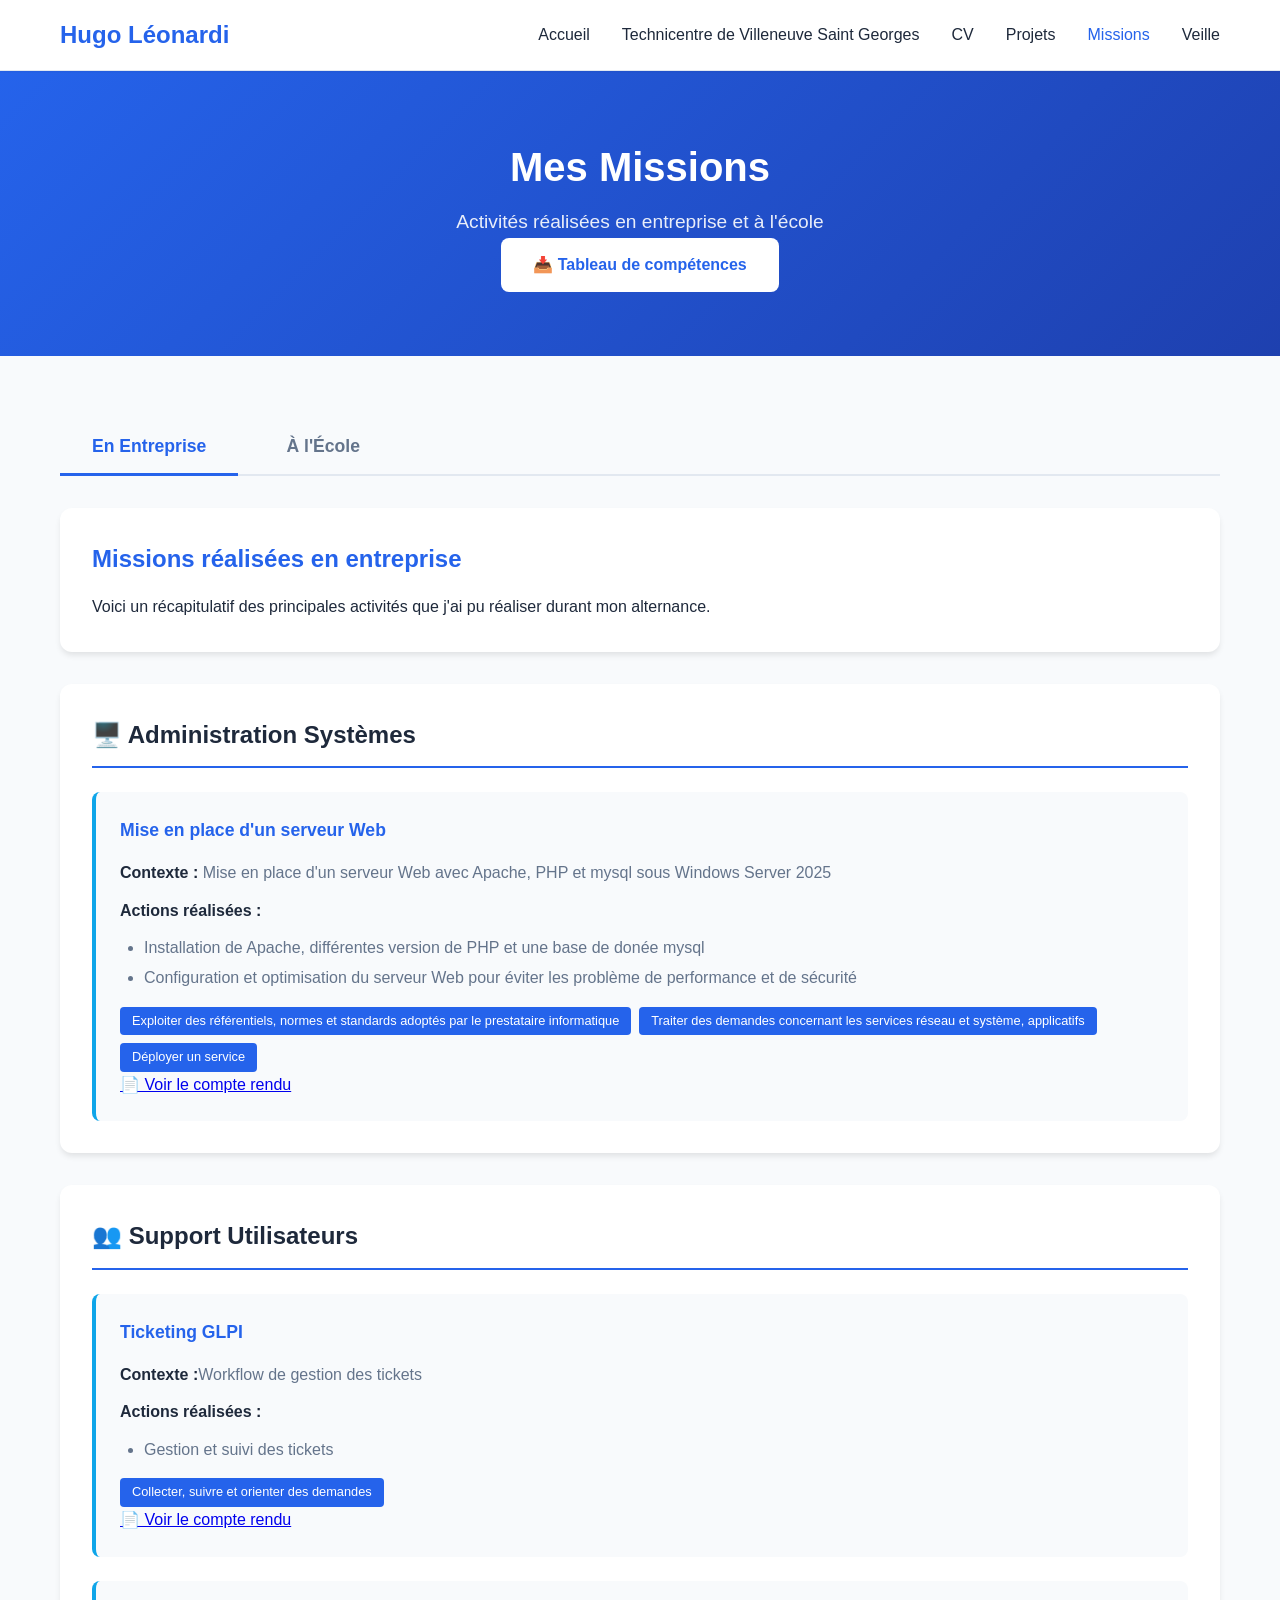
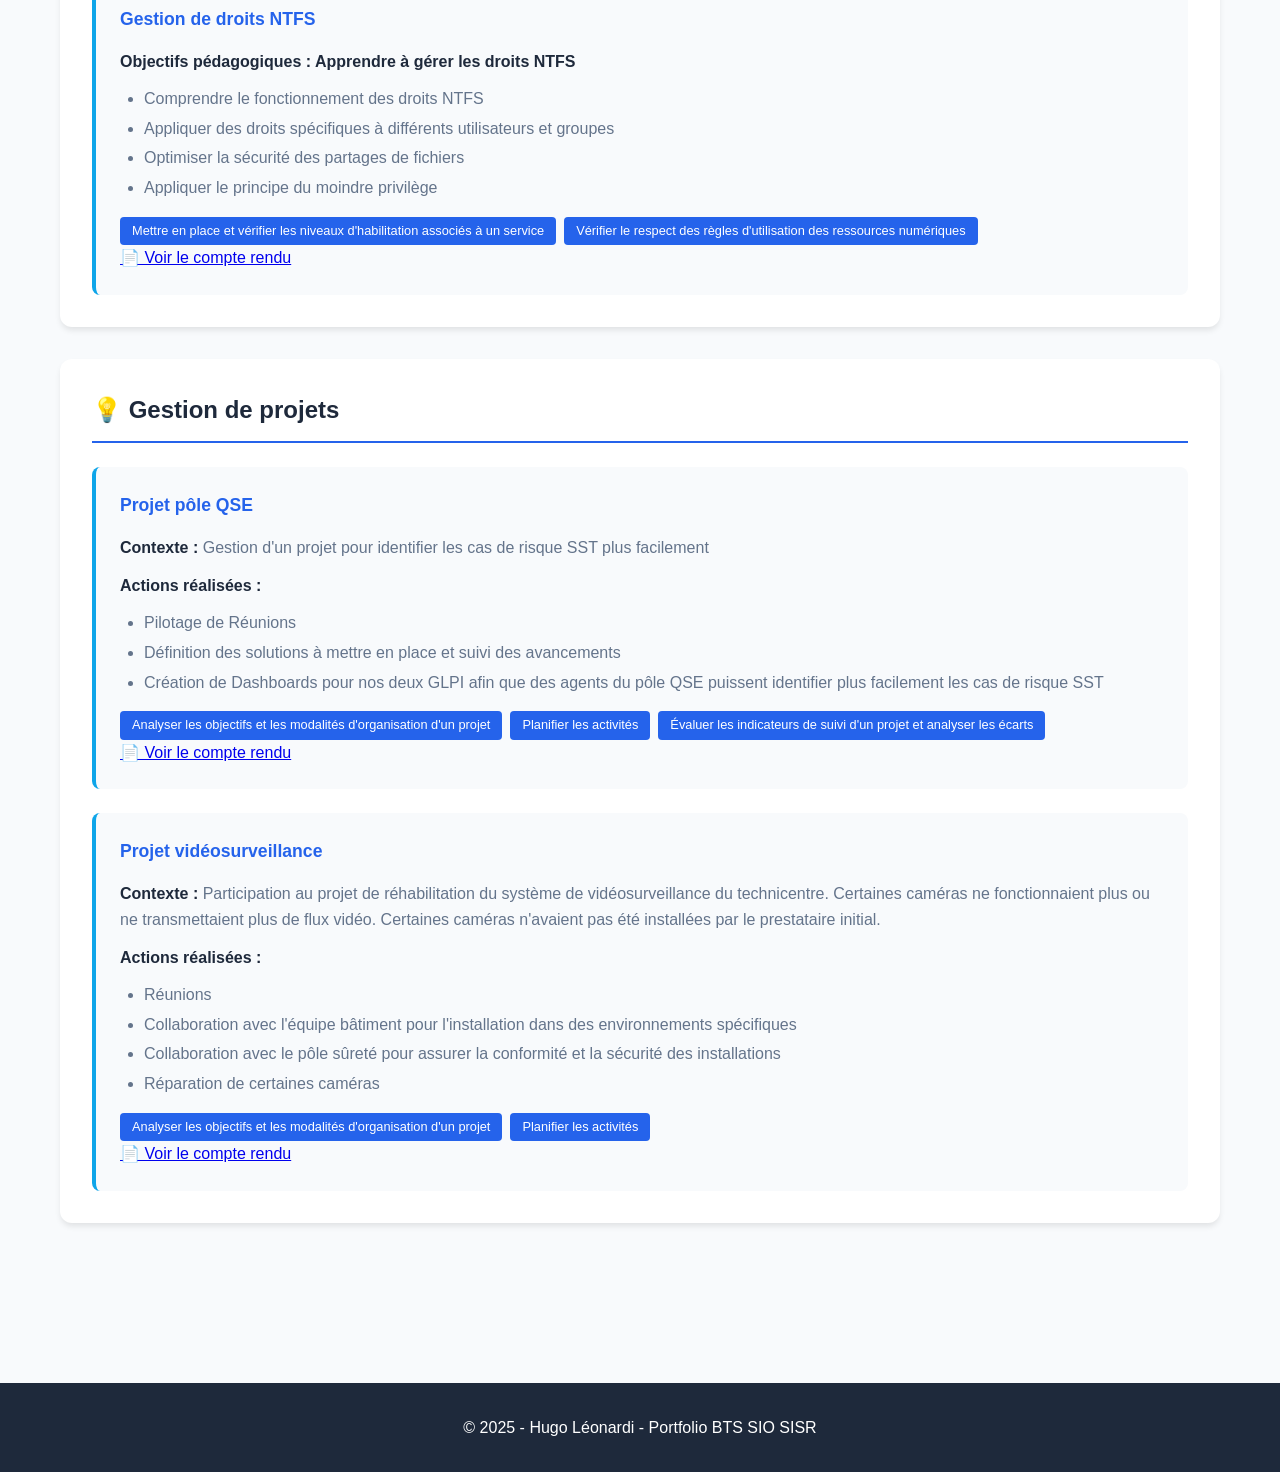
==== commit 1a4657e4: "paufinage des compétences E5 - Mise en place DFS - GPO - AGDLP" ====
--- a/missions.html
+++ b/missions.html
@@ -3,7 +3,7 @@
 <head>
     <meta charset="UTF-8">
     <meta name="viewport" content="width=device-width, initial-scale=1.0">
-    <title>Mes Missions - Portfolio</title>
+    <title>Mes Missions - Portfolio BTS SIO SISR</title>
     <link rel="stylesheet" href="style.css">
 </head>
 <body>
@@ -16,7 +16,7 @@
                 <li><a href="cv.html">CV</a></li>
                 <li><a href="projets.html">Projets</a></li>
                 <li><a href="missions.html" class="active">Missions</a></li>
-                <li><a href="veille.html">Veille</a></li> 
+                <li><a href="veille.html">Veille</a></li>
             </ul>
         </div>
     </nav>
@@ -25,6 +25,7 @@
         <div class="container">
             <h1>Mes Missions</h1>
             <p>Activités réalisées en entreprise et à l'école</p>
+            <a href="docs/Tableau de compétence BTS SIO SISR Hugo Léonardi.xlsx" class="btn btn-primary" download>📥 Tableau de compétences</a>
         </div>
     </section>
 
@@ -45,7 +46,7 @@
                 <div class="missions-intro">
                     <h2>Missions réalisées en entreprise</h2>
                     <p>
-                        Voici un récapitulatif des principales activités que j'ai pu 
+                        Voici un récapitulatif des principales activités que j'ai pu
                         réaliser durant mon alternance.
                     </p>
                 </div>
@@ -63,10 +64,9 @@
                                 <li>Configuration et optimisation du serveur Web pour éviter les problème de performance et de sécurité</li>
                             </ul>
                             <div class="mission-tags">
-                                <span class="tag-small">Windows Server</span>
-                                <span class="tag-small">Apache</span>
-                                <span class="tag-small">PHP</span>
-                                <span class="tag-small">MySQL</span>
+                                <span class="tag-small">Exploiter des référentiels, normes et standards adoptés par le prestataire informatique</span>
+                                <span class="tag-small">Traiter des demandes concernant les services réseau et système, applicatifs</span>
+                                <span class="tag-small">Déployer un service</span>
                             </div>
                             <a href="docs/serveur-web.pdf" class="btn-compte-rendu" target="_blank">
                                 📄 Voir le compte rendu
@@ -87,7 +87,7 @@
                                 <li>Gestion et suivi des tickets</li>
                             </ul>
                             <div class="mission-tags">
-                                <span class="tag-small">Windows Server</span>
+                                <span class="tag-small">Collecter, suivre et orienter des demandes</span>
                             </div>
                             <a href="docs/fiche mission E5 - Workflow Ticketing GLPI.pdf" class="btn-compte-rendu" target="_blank">
                                 📄 Voir le compte rendu
@@ -104,8 +104,8 @@
                                 <li>Appliquer le principe du moindre privilège</li>
                             </ul>
                             <div class="mission-tags">
-                                <span class="tag-small">Windows Server</span>
-                                <span class="tag-small">Active Directory (plus maintenant)</span>
+                                <span class="tag-small">Mettre en place et vérifier les niveaux d'habilitation associés à un service</span>
+                                <span class="tag-small">Vérifier le respect des règles d'utilisation des ressources numériques</span>
                             </div>
                             <a href="docs/fiche mission E5 - Droits NTFS.pdf" class="btn-compte-rendu" target="_blank">
                                 📄 Voir le compte rendu
@@ -128,15 +128,15 @@
                                 <li>Création de Dashboards pour nos deux GLPI afin que des agents du pôle QSE puissent identifier plus facilement les cas de risque SST</li>
                             </ul>
                             <div class="mission-tags">
-                                <span class="tag-small">Gestion de Projets</span>
-                                <span class="tag-small">Python</span>
-                                <span class="tag-small">GLPI</span>
+                                <span class="tag-small">Analyser les objectifs et les modalités d'organisation d'un projet</span>
+                                <span class="tag-small">Planifier les activités</span>
+                                <span class="tag-small">Évaluer les indicateurs de suivi d'un projet et analyser les écarts</span>
                             </div>
                             <a href="docs/projet-qse-sst.pdf" class="btn-compte-rendu" target="_blank">📄 Voir le compte rendu</a>
                         </div>
 
                         <div class="mission-item">
-                            <h4>Projet pôle QSE</h4>
+                            <h4>Projet vidéosurveillance</h4>
                             <p><strong>Contexte :</strong> Participation au projet de réhabilitation du système de vidéosurveillance du technicentre. Certaines caméras ne fonctionnaient plus ou ne transmettaient plus de flux vidéo. Certaines caméras n'avaient pas été installées par le prestataire initial. </p>
                             <p><strong>Actions réalisées :</strong></p>
                             <ul>
@@ -146,9 +146,8 @@
                                 <li>Réparation de certaines caméras</li>
                             </ul>
                             <div class="mission-tags">
-                                <span class="tag-small">Participation à un Projet</span>
-                                <span class="tag-small">Réparation de certaines caméras</span>
-                                <span class="tag-small">Formation électrique</span>
+                                <span class="tag-small">Analyser les objectifs et les modalités d'organisation d'un projet</span>
+                                <span class="tag-small">Planifier les activités</span>
                             </div>
                             <a href="docs/projet-qse-cameras.pdf" class="btn-compte-rendu" target="_blank">📄 Voir le compte rendu</a>
                         </div>
@@ -177,10 +176,10 @@
                                 <li>Mettre en place un DNS, AD DS et DHCP</li>
                                 <li>Liaison d'un windows client pour tests</li>
                             </ul>
-                            <p><strong>Technologies utilisées :</strong></p>
-                            <div class="mission-tags">
-                                <span class="tag-small">Windows Server</span>
-                                <span class="tag-small">Active Directory</span>
+                            <div class="mission-tags">
+                                <span class="tag-small">Traiter des demandes concernant les services réseau et système, applicatifs</span>
+                                <span class="tag-small">Réaliser les tests d'intégration et d'acceptation d'un service</span>
+                                <span class="tag-small">Déployer un service</span>
                             </div>
                             <a href="docs/ecole-serveur-windows.pdf" class="btn-compte-rendu" target="_blank">📄 Voir le compte rendu</a>
                         </div>
@@ -194,11 +193,11 @@
                                 <li>Application de droit NTFS</li>
                             </ul>
                             <div class="mission-tags">
-                                <span class="tag-small">Windows Server</span>
-                                <span class="tag-small">Active Directory</span>
-                                <span class="tag-small">NFS et DFS</span>
-                            </div>
-                            <a href="docs/fiche mission E5 - Mise en place DFS.pdf" class="btn-compte-rendu" target="_blank">
+                                <span class="tag-small">Vérifier les conditions de la continuité d'un service informatique</span>
+                                <span class="tag-small">Gérer des sauvegardes</span>
+                                <span class="tag-small">Traiter des demandes concernant les services réseau et système, applicatifs</span>
+                            </div>
+                            <a href="docs/fiche mission E5 - Mise en place DFS - GPO - AGDLP.pdf" class="btn-compte-rendu" target="_blank">
                                 📄 Voir le compte rendu
                             </a>
                         </div>
@@ -212,11 +211,10 @@
                                 <li>Configuration des raccourcis de partage NFS spécifiques par pôle</li>
                             </ul>
                             <div class="mission-tags">
-                                <span class="tag-small">Windows Server</span>
-                                <span class="tag-small">Active Directory</span>
-                                <span class="tag-small">GPO</span>
-                            </div>
-                            <a href="docs/ecole-gpo.pdf" class="btn-compte-rendu" target="_blank">📄 Voir le compte rendu</a>
+                                <span class="tag-small">Mettre en place et vérifier les niveaux d'habilitation associés à un service</span>
+                                <span class="tag-small">Vérifier le respect des règles d'utilisation des ressources numériques</span>
+                            </div>
+                            <a href="docs/fiche mission E5 - Mise en place DFS - GPO - AGDLP.pdf" class="btn-compte-rendu" target="_blank">📄 Voir le compte rendu</a>
                         </div>
 
                         <div class="mission-item">
@@ -227,8 +225,8 @@
                                 <li>Surveillance des ressources système</li>
                             </ul>
                             <div class="mission-tags">
-                                <span class="tag-small">Linux Server</span>
-                                <span class="tag-small">Zabbix</span>
+                                <span class="tag-small">Vérifier les conditions de la continuité d'un service informatique</span>
+                                <span class="tag-small">Traiter des demandes concernant les services réseau et système, applicatifs</span>
                             </div>
                             <a href="docs/fiche mission E5 - Installation de zabbix.pdf" class="btn-compte-rendu" target="_blank">📄 Voir le compte rendu</a>
                         </div>
--- a/style.css
+++ b/style.css
@@ -0,0 +1,2292 @@
+/* ==========================================
+   VARIABLES ET RESET
+   ========================================== */
+
+:root {
+    --primary-color: #2563eb;
+    --primary-dark: #1e40af;
+    --secondary-color: #64748b;
+    --accent-color: #0ea5e9;
+    --text-dark: #1e293b;
+    --text-light: #64748b;
+    --bg-light: #f8fafc;
+    --bg-white: #ffffff;
+    --border-color: #e2e8f0;
+    --success-color: #10b981;
+    --shadow-sm: 0 1px 2px 0 rgba(0, 0, 0, 0.05);
+    --shadow-md: 0 4px 6px -1px rgba(0, 0, 0, 0.1);
+    --shadow-lg: 0 10px 15px -3px rgba(0, 0, 0, 0.1);
+    --shadow-xl: 0 20px 25px -5px rgba(0, 0, 0, 0.1);
+}
+
+* {
+    margin: 0;
+    padding: 0;
+    box-sizing: border-box;
+}
+
+body {
+    font-family: 'Segoe UI', Tahoma, Geneva, Verdana, sans-serif;
+    line-height: 1.6;
+    color: var(--text-dark);
+    background-color: var(--bg-light);
+}
+
+.container {
+    max-width: 1200px;
+    margin: 0 auto;
+    padding: 0 20px;
+}
+
+/* ==========================================
+   NAVIGATION
+   ========================================== */
+
+.navbar {
+    background-color: var(--bg-white);
+    box-shadow: var(--shadow-sm);
+    position: sticky;
+    top: 0;
+    z-index: 1000;
+    border-bottom: 1px solid var(--border-color);
+}
+
+.navbar .container {
+    display: flex;
+    justify-content: space-between;
+    align-items: center;
+    padding: 1rem 20px;
+}
+
+.logo {
+    font-size: 1.5rem;
+    font-weight: 700;
+    color: var(--primary-color);
+}
+
+.nav-menu {
+    display: flex;
+    list-style: none;
+    gap: 2rem;
+}
+
+.nav-menu a {
+    text-decoration: none;
+    color: var(--text-dark);
+    font-weight: 500;
+    transition: color 0.3s;
+    padding: 0.5rem 0;
+}
+
+.nav-menu a:hover,
+.nav-menu a.active {
+    color: var(--primary-color);
+}
+
+/* ==========================================
+   HERO SECTION (Page d'accueil)
+   ========================================== */
+
+.hero {
+    background: linear-gradient(135deg, var(--primary-color) 0%, var(--primary-dark) 100%);
+    color: white;
+    padding: 6rem 0;
+    text-align: center;
+}
+
+.hero-content h1 {
+    font-size: 3rem;
+    margin-bottom: 1rem;
+    font-weight: 700;
+}
+
+.hero-content .subtitle {
+    font-size: 1.5rem;
+    margin-bottom: 1rem;
+    opacity: 0.9;
+}
+
+.hero-content .description {
+    font-size: 1.1rem;
+    max-width: 700px;
+    margin: 0 auto 2rem;
+    opacity: 0.9;
+    line-height: 1.8;
+}
+
+.cta-buttons {
+    display: flex;
+    gap: 1rem;
+    justify-content: center;
+    flex-wrap: wrap;
+}
+
+/* ==========================================
+   BOUTONS
+   ========================================== */
+
+.btn {
+    padding: 0.875rem 2rem;
+    border-radius: 8px;
+    text-decoration: none;
+    font-weight: 600;
+    transition: all 0.3s;
+    display: inline-block;
+    border: none;
+    cursor: pointer;
+    font-size: 1rem;
+}
+
+.btn-primary {
+    background-color: var(--bg-white);
+    color: var(--primary-color);
+}
+
+.btn-primary:hover {
+    transform: translateY(-2px);
+    box-shadow: var(--shadow-lg);
+}
+
+.btn-secondary {
+    background-color: transparent;
+    color: var(--bg-white);
+    border: 2px solid var(--bg-white);
+}
+
+.btn-secondary:hover {
+    background-color: var(--bg-white);
+    color: var(--primary-color);
+}
+
+/* ==========================================
+   FEATURES / CARDS (Page d'accueil)
+   ========================================== */
+
+.features {
+    padding: 4rem 0;
+}
+
+.feature-grid {
+    display: grid;
+    grid-template-columns: repeat(auto-fit, minmax(250px, 1fr));
+    gap: 2rem;
+}
+
+.feature-card {
+    background: var(--bg-white);
+    padding: 2rem;
+    border-radius: 12px;
+    box-shadow: var(--shadow-md);
+    transition: transform 0.3s, box-shadow 0.3s;
+    text-align: center;
+}
+
+.feature-card:hover {
+    transform: translateY(-5px);
+    box-shadow: var(--shadow-xl);
+}
+
+.feature-card .icon {
+    font-size: 3rem;
+    margin-bottom: 1rem;
+}
+
+.feature-card h3 {
+    color: var(--text-dark);
+    margin-bottom: 0.5rem;
+    font-size: 1.25rem;
+}
+
+.feature-card p {
+    color: var(--text-light);
+    margin-bottom: 1rem;
+}
+
+.feature-card .link {
+    color: var(--primary-color);
+    text-decoration: none;
+    font-weight: 600;
+    transition: color 0.3s;
+}
+
+.feature-card .link:hover {
+    color: var(--primary-dark);
+}
+
+/* ==========================================
+   PAGE HEADER
+   ========================================== */
+
+.page-header {
+    background: linear-gradient(135deg, var(--primary-color) 0%, var(--primary-dark) 100%);
+    color: white;
+    padding: 4rem 0;
+    text-align: center;
+}
+
+.page-header h1 {
+    font-size: 2.5rem;
+    margin-bottom: 0.5rem;
+}
+
+.page-header p {
+    font-size: 1.2rem;
+    opacity: 0.9;
+}
+
+/* ==========================================
+   CONTENT SECTION
+   ========================================== */
+
+.content-section {
+    padding: 4rem 0;
+}
+
+.content-card {
+    background: var(--bg-white);
+    padding: 3rem;
+    border-radius: 12px;
+    box-shadow: var(--shadow-md);
+    margin-bottom: 2rem;
+}
+
+.content-card h2 {
+    color: var(--primary-color);
+    margin-bottom: 2rem;
+    font-size: 2rem;
+    border-bottom: 3px solid var(--primary-color);
+    padding-bottom: 0.5rem;
+}
+
+.content-card h3 {
+    color: var(--text-dark);
+    margin-top: 2rem;
+    margin-bottom: 1rem;
+    font-size: 1.5rem;
+}
+
+.text-block {
+    color: var(--text-light);
+    margin-bottom: 1.5rem;
+    line-height: 1.8;
+    text-align: justify;
+}
+
+/* ==========================================
+   INFO GRID (Page entreprise)
+   ========================================== */
+
+.info-grid {
+    display: grid;
+    grid-template-columns: repeat(auto-fit, minmax(250px, 1fr));
+    gap: 1.5rem;
+    margin-bottom: 2rem;
+}
+
+.info-item {
+    background: var(--bg-light);
+    padding: 1.5rem;
+    border-radius: 8px;
+    border-left: 4px solid var(--primary-color);
+}
+
+.info-item strong {
+    color: var(--primary-color);
+    display: block;
+    margin-bottom: 0.5rem;
+    font-size: 0.9rem;
+    text-transform: uppercase;
+}
+
+.info-item p {
+    color: var(--text-dark);
+    font-size: 1.1rem;
+    font-weight: 500;
+}
+
+/* ==========================================
+   LISTES
+   ========================================== */
+
+.tech-list {
+    list-style: none;
+    padding-left: 0;
+}
+
+.tech-list li {
+    padding: 0.75rem;
+    margin-bottom: 0.5rem;
+    background: var(--bg-light);
+    border-radius: 6px;
+    border-left: 3px solid var(--accent-color);
+}
+
+.tech-list li::before {
+    content: "✓ ";
+    color: var(--success-color);
+    font-weight: bold;
+    margin-right: 0.5rem;
+}
+
+/* ==========================================
+   CV LAYOUT
+   ========================================== */
+
+.cv-layout {
+    display: grid;
+    grid-template-columns: 350px 1fr;
+    gap: 2rem;
+    margin-bottom: 2rem;
+}
+
+/* Sidebar CV */
+.cv-sidebar {
+    background: var(--bg-white);
+    padding: 2rem;
+    border-radius: 12px;
+    box-shadow: var(--shadow-md);
+    height: fit-content;
+}
+
+.profile-section {
+    text-align: center;
+    margin-bottom: 2rem;
+    padding-bottom: 2rem;
+    border-bottom: 2px solid var(--border-color);
+}
+
+.profile-image {
+    width: 150px;
+    height: 150px;
+    margin: 0 auto 1rem;
+    border-radius: 50%;
+    overflow: hidden;
+    border: 4px solid var(--primary-color);
+}
+
+.profile-image img {
+    width: 100%;
+    height: 100%;
+    object-fit: cover;
+}
+
+.profile-section h2 {
+    color: var(--text-dark);
+    margin-bottom: 0.5rem;
+    font-size: 1.5rem;
+}
+
+.cv-title {
+    color: var(--primary-color);
+    font-weight: 600;
+}
+
+.cv-section {
+    margin-bottom: 2rem;
+}
+
+.cv-section h3 {
+    color: var(--text-dark);
+    margin-bottom: 1rem;
+    font-size: 1.2rem;
+    border-bottom: 2px solid var(--primary-color);
+    padding-bottom: 0.5rem;
+}
+
+/* Contact list */
+.contact-list {
+    list-style: none;
+}
+
+.contact-list li {
+    padding: 0.5rem 0;
+    color: var(--text-light);
+}
+
+/* Skills */
+.skill-item {
+    margin-bottom: 1.5rem;
+}
+
+.skill-item span {
+    display: block;
+    margin-bottom: 0.5rem;
+    color: var(--text-dark);
+    font-weight: 500;
+}
+
+.skill-bar {
+    height: 8px;
+    background: var(--bg-light);
+    border-radius: 10px;
+    overflow: hidden;
+}
+
+.skill-progress {
+    height: 100%;
+    background: linear-gradient(90deg, var(--primary-color), var(--accent-color));
+    border-radius: 10px;
+    transition: width 0.3s;
+}
+
+/* Simple list */
+.simple-list {
+    list-style: none;
+}
+
+.simple-list li {
+    padding: 0.5rem 0;
+    color: var(--text-light);
+}
+
+/* Main CV */
+.cv-main {
+    background: var(--bg-white);
+    padding: 3rem;
+    border-radius: 12px;
+    box-shadow: var(--shadow-md);
+}
+
+/* Timeline */
+.timeline-item {
+    display: grid;
+    grid-template-columns: 150px 1fr;
+    gap: 2rem;
+    margin-bottom: 2rem;
+    padding-bottom: 2rem;
+    border-bottom: 1px solid var(--border-color);
+}
+
+.timeline-item:last-child {
+    border-bottom: none;
+}
+
+.timeline-date {
+    color: var(--primary-color);
+    font-weight: 600;
+    padding-top: 0.25rem;
+}
+
+.timeline-content h4 {
+    color: var(--text-dark);
+    margin-bottom: 0.5rem;
+    font-size: 1.2rem;
+}
+
+.timeline-content .subtitle {
+    color: var(--text-light);
+    font-style: italic;
+    margin-bottom: 0.5rem;
+}
+
+.timeline-content ul {
+    margin-top: 0.5rem;
+    padding-left: 1.5rem;
+}
+
+.timeline-content ul li {
+    color: var(--text-light);
+    margin-bottom: 0.25rem;
+}
+
+/* Certifications */
+.cert-grid {
+    display: flex;
+    gap: 1rem;
+    flex-wrap: wrap;
+}
+
+.cert-badge {
+    background: var(--primary-color);
+    color: white;
+    padding: 0.5rem 1rem;
+    border-radius: 20px;
+    font-size: 0.9rem;
+    font-weight: 600;
+}
+
+/* Download section */
+.download-section {
+    text-align: center;
+    margin-top: 2rem;
+}
+
+/* ==========================================
+   PROJETS
+   ========================================== */
+
+.project-card {
+    background: var(--bg-white);
+    border-radius: 12px;
+    box-shadow: var(--shadow-md);
+    margin-bottom: 3rem;
+    overflow: hidden;
+}
+
+.project-header {
+    background: linear-gradient(135deg, var(--primary-color) 0%, var(--primary-dark) 100%);
+    color: white;
+    padding: 2rem 3rem;
+}
+
+.project-badge {
+    background: rgba(255, 255, 255, 0.2);
+    padding: 0.25rem 0.75rem;
+    border-radius: 20px;
+    font-size: 0.85rem;
+    font-weight: 600;
+    display: inline-block;
+    margin-bottom: 0.5rem;
+}
+
+.project-header h2 {
+    margin: 0;
+    font-size: 2rem;
+}
+
+.project-content {
+    padding: 3rem;
+}
+
+.project-meta {
+    display: grid;
+    grid-template-columns: repeat(auto-fit, minmax(200px, 1fr));
+    gap: 1rem;
+    margin-bottom: 2rem;
+    padding: 1.5rem;
+    background: var(--bg-light);
+    border-radius: 8px;
+}
+
+.meta-item strong {
+    color: var(--primary-color);
+    display: block;
+    margin-bottom: 0.25rem;
+    font-size: 0.9rem;
+}
+
+.meta-item p {
+    color: var(--text-dark);
+    font-weight: 500;
+}
+
+/* Objectives list */
+.objectives-list {
+    list-style: none;
+    padding-left: 0;
+}
+
+.objectives-list li {
+    padding: 1rem;
+    margin-bottom: 0.75rem;
+    background: var(--bg-light);
+    border-radius: 8px;
+    border-left: 4px solid var(--accent-color);
+    position: relative;
+    padding-left: 3rem;
+}
+
+.objectives-list li::before {
+    content: "→";
+    color: var(--accent-color);
+    font-weight: bold;
+    font-size: 1.5rem;
+    position: absolute;
+    left: 1rem;
+    top: 50%;
+    transform: translateY(-50%);
+}
+
+/* Tech tags */
+.tech-tags {
+    display: flex;
+    gap: 0.75rem;
+    flex-wrap: wrap;
+    margin: 1.5rem 0;
+}
+
+.tag {
+    background: var(--primary-color);
+    color: white;
+    padding: 0.5rem 1rem;
+    border-radius: 6px;
+    font-size: 0.9rem;
+    font-weight: 500;
+}
+
+/* Compétences grid */
+.competences-grid {
+    display: grid;
+    grid-template-columns: repeat(auto-fit, minmax(300px, 1fr));
+    gap: 1.5rem;
+    margin: 1.5rem 0;
+}
+
+.competence-card {
+    background: var(--bg-light);
+    padding: 1.5rem;
+    border-radius: 8px;
+    border-top: 3px solid var(--accent-color);
+}
+
+.competence-card h4 {
+    color: var(--primary-color);
+    margin-bottom: 1rem;
+}
+
+.competence-card ul {
+    list-style: none;
+    padding-left: 0;
+}
+
+.competence-card ul li {
+    padding: 0.5rem 0;
+    color: var(--text-light);
+    padding-left: 1.5rem;
+    position: relative;
+}
+
+.competence-card ul li::before {
+    content: "•";
+    color: var(--accent-color);
+    font-weight: bold;
+    position: absolute;
+    left: 0;
+}
+
+/* ==========================================
+   MISSIONS - TABS
+   ========================================== */
+
+.tabs {
+    display: flex;
+    gap: 1rem;
+    margin-bottom: 2rem;
+    border-bottom: 2px solid var(--border-color);
+}
+
+.tab-button {
+    background: none;
+    border: none;
+    padding: 1rem 2rem;
+    font-size: 1.1rem;
+    font-weight: 600;
+    color: var(--text-light);
+    cursor: pointer;
+    transition: all 0.3s;
+    border-bottom: 3px solid transparent;
+    margin-bottom: -2px;
+}
+
+.tab-button:hover {
+    color: var(--primary-color);
+}
+
+.tab-button.active {
+    color: var(--primary-color);
+    border-bottom-color: var(--primary-color);
+}
+
+.tab-content {
+    display: none;
+}
+
+.tab-content.active {
+    display: block;
+}
+
+/* Missions intro */
+.missions-intro {
+    background: var(--bg-white);
+    padding: 2rem;
+    border-radius: 12px;
+    box-shadow: var(--shadow-md);
+    margin-bottom: 2rem;
+}
+
+.missions-intro h2 {
+    color: var(--primary-color);
+    margin-bottom: 1rem;
+}
+
+/* Mission category */
+.mission-category {
+    background: var(--bg-white);
+    padding: 2rem;
+    border-radius: 12px;
+    box-shadow: var(--shadow-md);
+    margin-bottom: 2rem;
+}
+
+.mission-category h3 {
+    color: var(--text-dark);
+    margin-bottom: 1.5rem;
+    font-size: 1.5rem;
+    padding-bottom: 0.75rem;
+    border-bottom: 2px solid var(--primary-color);
+}
+
+/* Mission list */
+.mission-list {
+    display: flex;
+    flex-direction: column;
+    gap: 1.5rem;
+}
+
+.mission-item {
+    background: var(--bg-light);
+    padding: 1.5rem;
+    border-radius: 8px;
+    border-left: 4px solid var(--accent-color);
+}
+
+.mission-item h4 {
+    color: var(--primary-color);
+    margin-bottom: 1rem;
+    font-size: 1.1rem;
+}
+
+.mission-item p {
+    margin-bottom: 0.75rem;
+    color: var(--text-light);
+}
+
+.mission-item strong {
+    color: var(--text-dark);
+}
+
+.mission-item ul {
+    margin-left: 1.5rem;
+    margin-top: 0.5rem;
+}
+
+.mission-item ul li {
+    color: var(--text-light);
+    margin-bottom: 0.25rem;
+}
+
+/* Mission tags */
+.mission-tags {
+    display: flex;
+    gap: 0.5rem;
+    flex-wrap: wrap;
+    margin-top: 1rem;
+}
+
+.tag-small {
+    background: var(--primary-color);
+    color: white;
+    padding: 0.25rem 0.75rem;
+    border-radius: 4px;
+    font-size: 0.8rem;
+    font-weight: 500;
+}
+
+/* ==========================================
+   FOOTER
+   ========================================== */
+
+.footer {
+    background: var(--text-dark);
+    color: white;
+    text-align: center;
+    padding: 2rem 0;
+    margin-top: 4rem;
+}
+
+/* ==========================================
+   RESPONSIVE
+   ========================================== */
+
+@media (max-width: 768px) {
+    .nav-menu {
+        flex-direction: column;
+        gap: 0.5rem;
+    }
+
+    .hero-content h1 {
+        font-size: 2rem;
+    }
+
+    .hero-content .subtitle {
+        font-size: 1.2rem;
+    }
+
+    .feature-grid {
+        grid-template-columns: 1fr;
+    }
+
+    .cv-layout {
+        grid-template-columns: 1fr;
+    }
+
+    .timeline-item {
+        grid-template-columns: 1fr;
+        gap: 0.5rem;
+    }
+
+    .project-header {
+        padding: 1.5rem;
+    }
+
+    .project-content {
+        padding: 1.5rem;
+    }
+
+    .tabs {
+        flex-direction: column;
+    }
+
+    .tab-button {
+        width: 100%;
+        text-align: left;
+    }
+
+    .content-card,
+    .cv-main,
+    .cv-sidebar {
+        padding: 1.5rem;
+    }
+}
+
+@media (max-width: 480px) {
+    .hero {
+        padding: 3rem 0;
+    }
+
+    .hero-content h1 {
+        font-size: 1.5rem;
+    }
+
+    .cta-buttons {
+        flex-direction: column;
+    }
+
+    .btn {
+        width: 100%;
+    }
+
+    .page-header h1 {
+        font-size: 1.75rem;
+    }
+}
+/* ==========================================
+   PROJETS - PAGE LISTE
+   ========================================== */
+
+.projects-intro {
+    background: var(--bg-white);
+    padding: 2rem;
+    border-radius: 12px;
+    box-shadow: var(--shadow-md);
+    margin-bottom: 3rem;
+}
+
+.projects-intro h2 {
+    color: var(--primary-color);
+    margin-bottom: 1rem;
+}
+
+.projects-grid {
+    display: grid;
+    grid-template-columns: repeat(auto-fit, minmax(500px, 1fr));
+    gap: 2rem;
+    margin-bottom: 3rem;
+}
+
+.project-summary-card {
+    background: var(--bg-white);
+    border-radius: 12px;
+    box-shadow: var(--shadow-md);
+    padding: 2rem;
+    transition: transform 0.3s, box-shadow 0.3s;
+    border-top: 4px solid var(--primary-color);
+}
+
+.project-summary-card:hover {
+    transform: translateY(-5px);
+    box-shadow: var(--shadow-xl);
+}
+
+.project-number {
+    display: inline-block;
+    background: var(--primary-color);
+    color: white;
+    padding: 0.5rem 1rem;
+    border-radius: 20px;
+    font-weight: 600;
+    font-size: 0.9rem;
+    margin-bottom: 1rem;
+}
+
+.project-number.projet-2 {
+    background: var(--accent-color);
+}
+
+.project-summary-card h3 {
+    color: var(--text-dark);
+    font-size: 1.5rem;
+    margin-bottom: 1rem;
+}
+
+.project-summary {
+    color: var(--text-light);
+    line-height: 1.7;
+    margin-bottom: 1.5rem;
+}
+
+.project-meta-summary {
+    display: flex;
+    gap: 1rem;
+    margin-bottom: 1.5rem;
+}
+
+.meta-badge {
+    display: flex;
+    align-items: center;
+    gap: 0.75rem;
+    background: var(--bg-light);
+    padding: 1rem;
+    border-radius: 8px;
+    flex: 1;
+}
+
+.meta-badge .icon {
+    font-size: 1.5rem;
+}
+
+.meta-badge strong {
+    display: block;
+    color: var(--primary-color);
+    font-size: 0.85rem;
+    margin-bottom: 0.25rem;
+}
+
+.meta-badge p {
+    margin: 0;
+    color: var(--text-dark);
+    font-weight: 500;
+}
+
+.project-tech-preview {
+    margin-bottom: 1.5rem;
+    padding: 1rem;
+    background: var(--bg-light);
+    border-radius: 8px;
+}
+
+.project-tech-preview strong {
+    display: block;
+    color: var(--text-dark);
+    margin-bottom: 0.75rem;
+}
+
+.tech-tags-small {
+    display: flex;
+    gap: 0.5rem;
+    flex-wrap: wrap;
+}
+
+.project-highlights {
+    margin-bottom: 1.5rem;
+}
+
+.project-highlights h4 {
+    color: var(--text-dark);
+    margin-bottom: 0.75rem;
+}
+
+.project-highlights ul {
+    list-style: none;
+    padding-left: 0;
+}
+
+.project-highlights ul li {
+    padding: 0.5rem 0;
+    padding-left: 1.5rem;
+    position: relative;
+    color: var(--text-light);
+}
+
+.project-highlights ul li::before {
+    content: "✓";
+    position: absolute;
+    left: 0;
+    color: var(--success-color);
+    font-weight: bold;
+}
+
+.btn-full {
+    width: 100%;
+    text-align: center;
+}
+
+/* Skills summary */
+.skills-summary {
+    background: var(--bg-white);
+    padding: 3rem;
+    border-radius: 12px;
+    box-shadow: var(--shadow-md);
+}
+
+.skills-summary h2 {
+    color: var(--primary-color);
+    margin-bottom: 2rem;
+    text-align: center;
+}
+
+.skills-grid {
+    display: grid;
+    grid-template-columns: repeat(auto-fit, minmax(250px, 1fr));
+    gap: 2rem;
+}
+
+.skill-category {
+    background: var(--bg-light);
+    padding: 1.5rem;
+    border-radius: 8px;
+}
+
+.skill-category h4 {
+    color: var(--text-dark);
+    margin-bottom: 1rem;
+    font-size: 1.1rem;
+}
+
+.skill-category ul {
+    list-style: none;
+    padding-left: 0;
+}
+
+.skill-category ul li {
+    padding: 0.4rem 0;
+    padding-left: 1.5rem;
+    position: relative;
+    color: var(--text-light);
+}
+
+.skill-category ul li::before {
+    content: "•";
+    position: absolute;
+    left: 0;
+    color: var(--primary-color);
+    font-weight: bold;
+}
+
+/* ==========================================
+   PROJET DÉTAILLÉ
+   ========================================== */
+
+.breadcrumb {
+    background: var(--bg-white);
+    padding: 1rem 0;
+    border-bottom: 1px solid var(--border-color);
+}
+
+.breadcrumb a {
+    color: var(--primary-color);
+    text-decoration: none;
+    font-weight: 500;
+    transition: color 0.3s;
+}
+
+.breadcrumb a:hover {
+    color: var(--primary-dark);
+}
+
+.project-detail-header {
+    background: linear-gradient(135deg, var(--primary-color) 0%, var(--primary-dark) 100%);
+    color: white;
+    padding: 4rem 0;
+    text-align: center;
+}
+
+.project-detail-header.projet-2 {
+    background: linear-gradient(135deg, var(--accent-color) 0%, #0284c7 100%);
+}
+
+.project-badge-large {
+    display: inline-block;
+    background: rgba(255, 255, 255, 0.2);
+    padding: 0.5rem 1.5rem;
+    border-radius: 25px;
+    font-weight: 600;
+    margin-bottom: 1rem;
+}
+
+.project-detail-header h1 {
+    font-size: 2.5rem;
+    margin-bottom: 0.5rem;
+}
+
+.project-subtitle {
+    font-size: 1.2rem;
+    opacity: 0.9;
+}
+
+.project-info-card {
+    background: var(--bg-white);
+    padding: 2rem;
+    border-radius: 12px;
+    box-shadow: var(--shadow-md);
+    margin-bottom: 2rem;
+}
+
+.project-info-card h2 {
+    color: var(--primary-color);
+    margin-bottom: 1.5rem;
+}
+
+/* Highlight list */
+.highlight-list {
+    list-style: none;
+    padding-left: 0;
+}
+
+.highlight-list li {
+    padding: 1rem;
+    margin-bottom: 0.75rem;
+    background: var(--bg-light);
+    border-radius: 8px;
+    border-left: 4px solid var(--primary-color);
+}
+
+.highlight-list li strong {
+    color: var(--primary-color);
+}
+
+/* Objectives grid */
+.objectives-grid {
+    display: grid;
+    grid-template-columns: repeat(auto-fit, minmax(250px, 1fr));
+    gap: 1.5rem;
+    margin-top: 1.5rem;
+}
+
+.objective-item {
+    background: var(--bg-light);
+    padding: 1.5rem;
+    border-radius: 8px;
+    position: relative;
+    padding-top: 3.5rem;
+}
+
+.objective-number {
+    position: absolute;
+    top: 1rem;
+    left: 1.5rem;
+    width: 40px;
+    height: 40px;
+    background: var(--primary-color);
+    color: white;
+    border-radius: 50%;
+    display: flex;
+    align-items: center;
+    justify-content: center;
+    font-weight: bold;
+    font-size: 1.2rem;
+}
+
+.objective-item h4 {
+    color: var(--text-dark);
+    margin-bottom: 0.5rem;
+}
+
+.objective-item p {
+    color: var(--text-light);
+}
+
+/* Solutions comparison */
+.solutions-comparison {
+    display: grid;
+    grid-template-columns: repeat(auto-fit, minmax(300px, 1fr));
+    gap: 2rem;
+    margin-top: 1.5rem;
+}
+
+.solution-card {
+    background: var(--bg-light);
+    padding: 1.5rem;
+    border-radius: 8px;
+    border: 2px solid transparent;
+    position: relative;
+}
+
+.solution-card.selected {
+    border-color: var(--success-color);
+    background: var(--bg-white);
+    box-shadow: var(--shadow-md);
+}
+
+.solution-badge {
+    position: absolute;
+    top: -12px;
+    right: 1rem;
+    background: var(--success-color);
+    color: white;
+    padding: 0.25rem 1rem;
+    border-radius: 12px;
+    font-weight: 600;
+    font-size: 0.85rem;
+}
+
+.solution-card h4 {
+    color: var(--text-dark);
+    margin-bottom: 1rem;
+}
+
+.pros-cons {
+    margin: 1rem 0;
+}
+
+.pros, .cons {
+    margin-bottom: 1rem;
+}
+
+.pros strong {
+    color: var(--success-color);
+}
+
+.cons strong {
+    color: #ef4444;
+}
+
+.pros ul, .cons ul {
+    margin-top: 0.5rem;
+    padding-left: 1.5rem;
+}
+
+/* Schema image */
+.schema-img {
+    width: 100%;
+    max-width: 800px;
+    margin: 1.5rem auto;
+    display: block;
+    border-radius: 8px;
+    box-shadow: var(--shadow-md);
+}
+
+/* Timeline phases */
+.timeline-phases {
+    margin-top: 1.5rem;
+}
+
+.phase-item {
+    background: var(--bg-light);
+    padding: 1.5rem;
+    border-radius: 8px;
+    margin-bottom: 1rem;
+    border-left: 4px solid var(--accent-color);
+}
+
+.phase-header {
+    display: flex;
+    justify-content: space-between;
+    align-items: center;
+    margin-bottom: 0.75rem;
+}
+
+.phase-number {
+    background: var(--accent-color);
+    color: white;
+    padding: 0.25rem 0.75rem;
+    border-radius: 12px;
+    font-weight: 600;
+    font-size: 0.9rem;
+}
+
+.phase-duration {
+    color: var(--text-light);
+    font-style: italic;
+}
+
+.phase-item h4 {
+    color: var(--text-dark);
+    margin-bottom: 0.5rem;
+}
+
+.phase-item ul {
+    margin-left: 1.5rem;
+}
+
+.phase-item ul li {
+    color: var(--text-light);
+    margin-bottom: 0.25rem;
+}
+
+/* Code example */
+.code-example {
+    background: #1e293b;
+    padding: 1.5rem;
+    border-radius: 8px;
+    margin: 1rem 0;
+}
+
+.code-example strong {
+    color: #94a3b8;
+    display: block;
+    margin-bottom: 0.5rem;
+}
+
+.code-example pre {
+    margin: 0;
+    overflow-x: auto;
+}
+
+.code-example code {
+    color: #e2e8f0;
+    font-family: 'Courier New', monospace;
+    font-size: 0.9rem;
+    line-height: 1.6;
+}
+
+/* Tech stack */
+.tech-stack {
+    display: grid;
+    grid-template-columns: repeat(auto-fit, minmax(250px, 1fr));
+    gap: 1.5rem;
+    margin-top: 1.5rem;
+}
+
+.tech-item {
+    background: var(--bg-light);
+    padding: 1.5rem;
+    border-radius: 8px;
+    border-top: 3px solid var(--primary-color);
+}
+
+.tech-item h4 {
+    color: var(--text-dark);
+    margin-bottom: 0.5rem;
+}
+
+.tech-item p {
+    color: var(--text-light);
+    margin-bottom: 0.75rem;
+}
+
+.tech-version {
+    display: inline-block;
+    background: var(--primary-color);
+    color: white;
+    padding: 0.25rem 0.75rem;
+    border-radius: 12px;
+    font-size: 0.85rem;
+    font-weight: 500;
+}
+
+/* Tests table */
+.tests-table {
+    overflow-x: auto;
+    margin: 1.5rem 0;
+}
+
+.tests-table table {
+    width: 100%;
+    border-collapse: collapse;
+    background: var(--bg-white);
+}
+
+.tests-table th {
+    background: var(--primary-color);
+    color: white;
+    padding: 1rem;
+    text-align: left;
+    font-weight: 600;
+}
+
+.tests-table td {
+    padding: 1rem;
+    border-bottom: 1px solid var(--border-color);
+    color: var(--text-light);
+}
+
+.tests-table td.success {
+    color: var(--success-color);
+    font-weight: 600;
+}
+
+/* Results grid */
+.results-grid {
+    display: grid;
+    grid-template-columns: repeat(auto-fit, minmax(200px, 1fr));
+    gap: 1.5rem;
+    margin: 1.5rem 0;
+}
+
+.result-card {
+    background: var(--bg-light);
+    padding: 1.5rem;
+    border-radius: 8px;
+    text-align: center;
+}
+
+.result-icon {
+    font-size: 2.5rem;
+    margin-bottom: 0.5rem;
+}
+
+.result-card h4 {
+    color: var(--text-dark);
+    margin-bottom: 0.5rem;
+}
+
+.result-card p {
+    color: var(--text-light);
+}
+
+/* Benefits list */
+.benefits-list {
+    list-style: none;
+    padding-left: 0;
+}
+
+.benefits-list li {
+    padding: 1rem;
+    margin-bottom: 0.75rem;
+    background: var(--bg-light);
+    border-radius: 8px;
+    border-left: 4px solid var(--success-color);
+    position: relative;
+    padding-left: 3rem;
+}
+
+.benefits-list li::before {
+    content: "✓";
+    position: absolute;
+    left: 1rem;
+    color: var(--success-color);
+    font-weight: bold;
+    font-size: 1.5rem;
+}
+
+/* Competences detail */
+.competences-detail {
+    display: flex;
+    flex-direction: column;
+    gap: 1rem;
+    margin: 1rem 0;
+}
+
+.competence-item {
+    background: var(--bg-light);
+    padding: 1rem;
+    border-radius: 8px;
+    border-left: 3px solid var(--accent-color);
+}
+
+.competence-item strong {
+    color: var(--primary-color);
+    display: block;
+    margin-bottom: 0.5rem;
+}
+
+.competence-item p {
+    color: var(--text-light);
+    margin: 0;
+}
+
+/* Transversal skills */
+.transversal-skills {
+    list-style: none;
+    padding-left: 0;
+}
+
+.transversal-skills li {
+    padding: 0.75rem 0;
+    border-bottom: 1px solid var(--border-color);
+    color: var(--text-light);
+}
+
+.transversal-skills li:last-child {
+    border-bottom: none;
+}
+
+.transversal-skills strong {
+    color: var(--primary-color);
+}
+
+/* Difficulties */
+.difficulties {
+    display: flex;
+    flex-direction: column;
+    gap: 1.5rem;
+    margin-top: 1rem;
+}
+
+.difficulty-item {
+    background: #fef3c7;
+    padding: 1.5rem;
+    border-radius: 8px;
+    border-left: 4px solid #f59e0b;
+}
+
+.difficulty-item h4 {
+    color: #92400e;
+    margin-bottom: 1rem;
+}
+
+.difficulty-item p {
+    margin-bottom: 0.75rem;
+    color: #78350f;
+}
+
+.difficulty-item strong {
+    color: #92400e;
+}
+
+/* Project navigation */
+.project-navigation {
+    display: flex;
+    justify-content: space-between;
+    gap: 1rem;
+    margin-top: 3rem;
+    flex-wrap: wrap;
+}
+
+/* ==========================================
+   RESPONSIVE POUR LES PROJETS
+   ========================================== */
+
+@media (max-width: 768px) {
+    .projects-grid {
+        grid-template-columns: 1fr;
+    }
+    
+    .objectives-grid,
+    .solutions-comparison,
+    .tech-stack,
+    .results-grid {
+        grid-template-columns: 1fr;
+    }
+    
+    .project-navigation {
+        flex-direction: column;
+    }
+    
+    .project-navigation .btn {
+        width: 100%;
+    }
+}
+
+/* ==========================================
+   STYLES POUR LA PAGE VEILLE
+   ========================================== */
+
+/* Sources de veille */
+.veille-sources {
+    display: grid;
+    grid-template-columns: repeat(auto-fit, minmax(280px, 1fr));
+    gap: 2rem;
+    margin-top: 1.5rem;
+}
+
+.source-category {
+    background: var(--bg-light);
+    padding: 1.5rem;
+    border-radius: 8px;
+    border-left: 4px solid var(--primary-color);
+}
+
+.source-category h4 {
+    color: var(--primary-color);
+    margin-bottom: 1rem;
+    font-size: 1.1rem;
+}
+
+.source-category ul {
+    list-style: none;
+    padding: 0;
+}
+
+.source-category ul li {
+    padding: 0.5rem 0;
+    color: var(--text-color);
+}
+
+.source-category a {
+    color: var(--primary-color);
+    text-decoration: none;
+    font-weight: 500;
+}
+
+.source-category a:hover {
+    text-decoration: underline;
+}
+
+/* Organisation de la veille */
+.veille-organization {
+    display: flex;
+    flex-direction: column;
+    gap: 1rem;
+    margin-top: 1.5rem;
+}
+
+.organization-item {
+    display: flex;
+    align-items: flex-start;
+    gap: 1rem;
+    background: var(--bg-light);
+    padding: 1.5rem;
+    border-radius: 8px;
+}
+
+.organization-item .icon {
+    font-size: 2rem;
+    flex-shrink: 0;
+}
+
+.organization-item strong {
+    color: var(--primary-color);
+    display: block;
+    margin-bottom: 0.5rem;
+}
+
+.organization-item p {
+    margin: 0;
+    color: var(--text-color);
+}
+
+/* Grille des thématiques */
+.themes-grid {
+    display: grid;
+    grid-template-columns: repeat(auto-fit, minmax(300px, 1fr));
+    gap: 1.5rem;
+    margin-top: 1.5rem;
+}
+
+.theme-card {
+    background: linear-gradient(135deg, #667eea 0%, #764ba2 100%);
+    color: white;
+    padding: 2rem;
+    border-radius: 12px;
+    box-shadow: 0 4px 6px rgba(0,0,0,0.1);
+    transition: transform 0.3s ease, box-shadow 0.3s ease;
+}
+
+.theme-card:hover {
+    transform: translateY(-5px);
+    box-shadow: 0 8px 15px rgba(0,0,0,0.2);
+}
+
+.theme-card h3 {
+    margin-top: 0;
+    margin-bottom: 0.5rem;
+    font-size: 1.3rem;
+}
+
+.theme-card p {
+    margin: 0.5rem 0;
+    opacity: 0.95;
+}
+
+.theme-desc {
+    font-size: 0.95rem;
+    line-height: 1.6;
+    margin-top: 1rem !important;
+}
+
+.theme-tags {
+    display: flex;
+    flex-wrap: wrap;
+    gap: 0.5rem;
+    margin-top: 1rem;
+}
+
+.tag {
+    background: rgba(255, 255, 255, 0.2);
+    padding: 0.25rem 0.75rem;
+    border-radius: 20px;
+    font-size: 0.85rem;
+    backdrop-filter: blur(10px);
+}
+
+/* Timeline des actualités */
+.news-timeline {
+    position: relative;
+    padding-left: 2rem;
+    margin-top: 1.5rem;
+}
+
+.news-timeline::before {
+    content: '';
+    position: absolute;
+    left: 0;
+    top: 0;
+    bottom: 0;
+    width: 3px;
+    background: var(--primary-color);
+}
+
+.news-item {
+    position: relative;
+    margin-bottom: 2rem;
+    padding-left: 2rem;
+}
+
+.news-item::before {
+    content: '';
+    position: absolute;
+    left: -2rem;
+    top: 0.5rem;
+    width: 15px;
+    height: 15px;
+    border-radius: 50%;
+    background: var(--primary-color);
+    border: 3px solid white;
+    box-shadow: 0 0 0 3px var(--primary-color);
+}
+
+.news-date {
+    display: inline-block;
+    background: var(--primary-color);
+    color: white;
+    padding: 0.25rem 0.75rem;
+    border-radius: 20px;
+    font-size: 0.85rem;
+    font-weight: 600;
+    margin-bottom: 0.75rem;
+}
+
+.news-content h4 {
+    color: var(--primary-color);
+    margin: 0.5rem 0;
+}
+
+.news-content p {
+    margin: 0.75rem 0;
+    color: var(--text-color);
+    line-height: 1.6;
+}
+
+.news-impact {
+    background: #f0f9ff;
+    padding: 0.75rem 1rem;
+    border-left: 3px solid var(--primary-color);
+    margin-top: 1rem !important;
+}
+
+.news-impact strong {
+    color: var(--primary-color);
+}
+
+/* Grille des expérimentations */
+.experiments-grid {
+    display: grid;
+    grid-template-columns: repeat(auto-fit, minmax(280px, 1fr));
+    gap: 1.5rem;
+    margin-top: 1.5rem;
+}
+
+.experiment-card {
+    background: white;
+    border: 2px solid var(--border-color);
+    border-radius: 8px;
+    padding: 1.5rem;
+    position: relative;
+    transition: border-color 0.3s ease;
+}
+
+.experiment-card:hover {
+    border-color: var(--primary-color);
+}
+
+.experiment-status {
+    position: absolute;
+    top: -12px;
+    right: 1rem;
+    background: white;
+    padding: 0.25rem 0.75rem;
+    border-radius: 20px;
+    font-size: 0.85rem;
+    font-weight: 600;
+}
+
+.experiment-status.done {
+    color: #16a34a;
+    border: 2px solid #16a34a;
+}
+
+.experiment-status.progress {
+    color: #ea580c;
+    border: 2px solid #ea580c;
+}
+
+.experiment-status.planned {
+    color: #6366f1;
+    border: 2px solid #6366f1;
+}
+
+.experiment-card h4 {
+    color: var(--primary-color);
+    margin: 1rem 0 0.75rem 0;
+}
+
+.experiment-card p {
+    margin: 0.5rem 0;
+    color: var(--text-color);
+    line-height: 1.6;
+}
+
+.experiment-learning {
+    background: var(--bg-light);
+    padding: 0.75rem;
+    border-radius: 6px;
+    margin-top: 1rem !important;
+    font-size: 0.9rem;
+}
+
+.experiment-learning strong {
+    color: var(--primary-color);
+}
+
+/* Grille des bénéfices */
+.benefits-grid {
+    display: grid;
+    grid-template-columns: repeat(auto-fit, minmax(250px, 1fr));
+    gap: 1.5rem;
+    margin-top: 1.5rem;
+}
+
+.benefit-item {
+    text-align: center;
+    padding: 2rem 1.5rem;
+    background: var(--bg-light);
+    border-radius: 8px;
+    transition: transform 0.3s ease;
+}
+
+.benefit-item:hover {
+    transform: translateY(-5px);
+}
+
+.benefit-icon {
+    font-size: 3rem;
+    display: block;
+    margin-bottom: 1rem;
+}
+
+.benefit-item h4 {
+    color: var(--primary-color);
+    margin-bottom: 0.75rem;
+}
+
+.benefit-item p {
+    color: var(--text-color);
+    line-height: 1.6;
+    margin: 0;
+}
+
+/* Conclusion avec style spécial */
+.conclusion {
+    background: linear-gradient(135deg, #667eea 0%, #764ba2 100%);
+    color: white;
+}
+
+.conclusion h2 {
+    color: white;
+}
+
+.conclusion .text-block {
+    color: white;
+    opacity: 0.95;
+}
+
+.conclusion .highlight-box {
+    background: rgba(255, 255, 255, 0.15);
+    border-color: white;
+    backdrop-filter: blur(10px);
+}
+
+.conclusion .highlight-box p {
+    color: white;
+    margin: 0;
+}
+
+/* ==========================================
+   RESPONSIVE POUR PAGE VEILLE
+   ========================================== */
+
+@media (max-width: 768px) {
+    .veille-sources,
+    .themes-grid,
+    .experiments-grid,
+    .benefits-grid {
+        grid-template-columns: 1fr;
+    }
+    
+    .news-timeline {
+        padding-left: 1rem;
+    }
+    
+    .news-item {
+        padding-left: 1.5rem;
+    }
+    
+    .organization-item {
+        flex-direction: column;
+    }
+}
+
+/* Conteneur d'image de base */
+.image-container {
+    margin: 2rem 0;
+    text-align: center;
+}
+
+.image-container img {
+    max-width: 100%;
+    height: auto;
+    border-radius: 8px;
+    box-shadow: 0 4px 6px rgba(0, 0, 0, 0.1);
+    transition: transform 0.3s ease;
+}
+
+/* Effet au survol */
+.image-container img:hover {
+    transform: scale(1.02);
+    box-shadow: 0 6px 12px rgba(0, 0, 0, 0.15);
+}
+
+/* Légende de l'image */
+.image-caption {
+    margin-top: 0.75rem;
+    font-size: 0.9rem;
+    color: var(--text-light);
+    font-style: italic;
+}
+
+/* Image centrée */
+.image-container.centered {
+    max-width: 800px;
+    margin-left: auto;
+    margin-right: auto;
+}
+
+/* Image pleine largeur */
+.image-container.full-width img {
+    width: 100%;
+    border-radius: 0;
+}
+
+/* Image avec bordure arrondie accentuée */
+.image-container.rounded img {
+    border-radius: 16px;
+}
+
+/* Responsive : adaptation mobile */
+@media (max-width: 768px) {
+    .image-container {
+        margin: 1.5rem 0;
+    }
+    
+    .image-caption {
+        font-size: 0.85rem;
+    }
+}
+
+/* Highlight cards - Technicentre */
+.highlight-cards {
+    display: flex;
+    flex-wrap: wrap;
+    gap: 16px;
+    margin: 20px 0;
+}
+
+.highlight-card {
+    flex: 1;
+    min-width: 130px;
+    background: #f0f4ff;
+    border-radius: 12px;
+    padding: 20px;
+    text-align: center;
+    border: 1px solid #dbe4ff;
+}
+
+.highlight-icon {
+    font-size: 2rem;
+    margin-bottom: 8px;
+}
+
+.highlight-label {
+    font-size: 0.78rem;
+    color: #6b7280;
+    margin-bottom: 4px;
+}
+
+.highlight-value {
+    font-size: 1.1rem;
+    font-weight: 700;
+    color: #1e3a8a;
+}
+
+/* Timeline - Villeneuve Demain */
+.project-timeline {
+    background: #f0f4ff;
+    border-left: 4px solid #2563eb;
+    border-radius: 8px;
+    padding: 20px 24px;
+    margin: 20px 0;
+}
+
+.timeline-header {
+    display: flex;
+    align-items: center;
+    gap: 12px;
+    margin-bottom: 16px;
+    flex-wrap: wrap;
+}
+
+.timeline-date {
+    font-size: 1.2rem;
+    font-weight: 700;
+    color: #2563eb;
+}
+
+.timeline-arrow {
+    font-size: 1.2rem;
+    color: #6b7280;
+}
+
+.timeline-budget {
+    margin-left: auto;
+    font-weight: 700;
+    color: #166534;
+    background: #dcfce7;
+    padding: 4px 12px;
+    border-radius: 20px;
+    font-size: 0.9rem;
+}
+
+.budget-sub {
+    font-weight: 400;
+    font-size: 0.8rem;
+}
+
+.timeline-goals {
+    display: flex;
+    flex-wrap: wrap;
+    gap: 10px;
+}
+
+.timeline-goal {
+    background: white;
+    border-radius: 8px;
+    padding: 8px 14px;
+    font-size: 0.88rem;
+    border: 1px solid #dbe4ff;
+}
+
+/* Service Informatique */
+.si-grid {
+    display: flex;
+    flex-wrap: wrap;
+    gap: 14px;
+    margin: 20px 0;
+}
+
+.si-feature {
+    flex: 1;
+    min-width: 160px;
+    display: flex;
+    align-items: center;
+    gap: 12px;
+    background: #f8faff;
+    border-radius: 10px;
+    padding: 14px;
+    border: 1px solid #e2e8f0;
+}
+
+.si-feature-full {
+    flex-basis: 100%;
+    background: #fffbeb;
+    border-color: #fcd34d;
+}
+
+.si-icon {
+    font-size: 1.5rem;
+}
+
+.si-text {
+    font-size: 0.88rem;
+    color: #374151;
+}
+
+/* Infrastructure */
+.infra-cards {
+    display: flex;
+    gap: 20px;
+    margin: 20px 0;
+    flex-wrap: wrap;
+}
+
+.infra-card {
+    flex: 1;
+    min-width: 120px;
+    text-align: center;
+    background: #1e3a8a;
+    color: white;
+    border-radius: 12px;
+    padding: 24px 16px;
+}
+
+.infra-number {
+    font-size: 2.2rem;
+    font-weight: 800;
+    margin-bottom: 8px;
+}
+
+.infra-label {
+    font-size: 0.85rem;
+    opacity: 0.85;
+}
+
+/* Mon rôle */
+.role-grid {
+    display: flex;
+    flex-wrap: wrap;
+    gap: 16px;
+    margin: 20px 0;
+}
+
+.role-card {
+    flex: 1;
+    min-width: 150px;
+    background: #f8faff;
+    border-radius: 12px;
+    padding: 20px;
+    text-align: center;
+    border-top: 3px solid #2563eb;
+}
+
+.role-icon {
+    font-size: 2rem;
+    margin-bottom: 10px;
+}
+
+.role-title {
+    font-weight: 700;
+    color: #1e3a8a;
+    margin-bottom: 6px;
+    font-size: 0.95rem;
+}
+
+.role-desc {
+    font-size: 0.82rem;
+    color: #6b7280;
+}
+
+/* ===== ARCHITECTURE LAYERS ===== */
+.architecture-layers {
+    display: flex;
+    flex-direction: column;
+    gap: 1.5rem;
+    margin-top: 2rem;
+}
+
+.arch-layer {
+    display: flex;
+    gap: 1.5rem;
+    background: #f8f9fa;
+    border-left: 4px solid #3498db;
+    border-radius: 0 8px 8px 0;
+    padding: 1.2rem 1.5rem;
+    align-items: flex-start;
+}
+
+.arch-layer-icon {
+    font-size: 2rem;
+    flex-shrink: 0;
+    margin-top: 0.2rem;
+}
+
+.arch-layer-content h4 {
+    margin: 0 0 0.5rem 0;
+    color: #2c3e50;
+    font-size: 1rem;
+}
+
+.arch-layer-content p,
+.arch-layer-content ul {
+    margin: 0.3rem 0;
+    color: #555;
+    font-size: 0.92rem;
+    line-height: 1.6;
+}
+
+/* ===== FILE STRUCTURE ===== */
+.file-structure {
+    display: flex;
+    flex-direction: column;
+    gap: 0.8rem;
+    margin: 1.2rem 0 2rem 0;
+}
+
+.file-item {
+    display: flex;
+    align-items: flex-start;
+    gap: 1rem;
+    background: #f4f6f8;
+    border-radius: 8px;
+    padding: 0.9rem 1.2rem;
+}
+
+.file-icon {
+    font-size: 1.4rem;
+    flex-shrink: 0;
+}
+
+.file-item strong {
+    display: block;
+    font-family: monospace;
+    font-size: 0.95rem;
+    color: #2c3e50;
+}
+
+.file-item p {
+    margin: 0.2rem 0 0 0;
+    color: #666;
+    font-size: 0.88rem;
+}
+
+/* ===== CODE LABEL ===== */
+.code-label {
+    background: #2c3e50;
+    color: #ecf0f1;
+    font-size: 0.8rem;
+    font-family: monospace;
+    padding: 0.4rem 1rem;
+    border-radius: 6px 6px 0 0;
+    margin-bottom: -0.5rem;
+}
+
+/* ===== HIGHLIGHT BOX ===== */
+.highlight-box {
+    background: #eaf4fb;
+    border-left: 4px solid #2e86c1;
+    border-radius: 0 8px 8px 0;
+    padding: 1rem 1.5rem;
+    margin: 1.5rem 0;
+    font-size: 0.95rem;
+    color: #1a3a4a;
+    line-height: 1.6;
+}
+
+/* ===== SCHEMA ===== */
+.schema-container {
+    text-align: center;
+    margin: 2rem 0;
+}
+
+.schema-img {
+    max-width: 100%;
+    border-radius: 10px;
+    box-shadow: 0 4px 20px rgba(0,0,0,0.12);
+}
+
+.schema-caption {
+    margin-top: 0.8rem;
+    color: #888;
+    font-size: 0.85rem;
+    font-style: italic;
+}
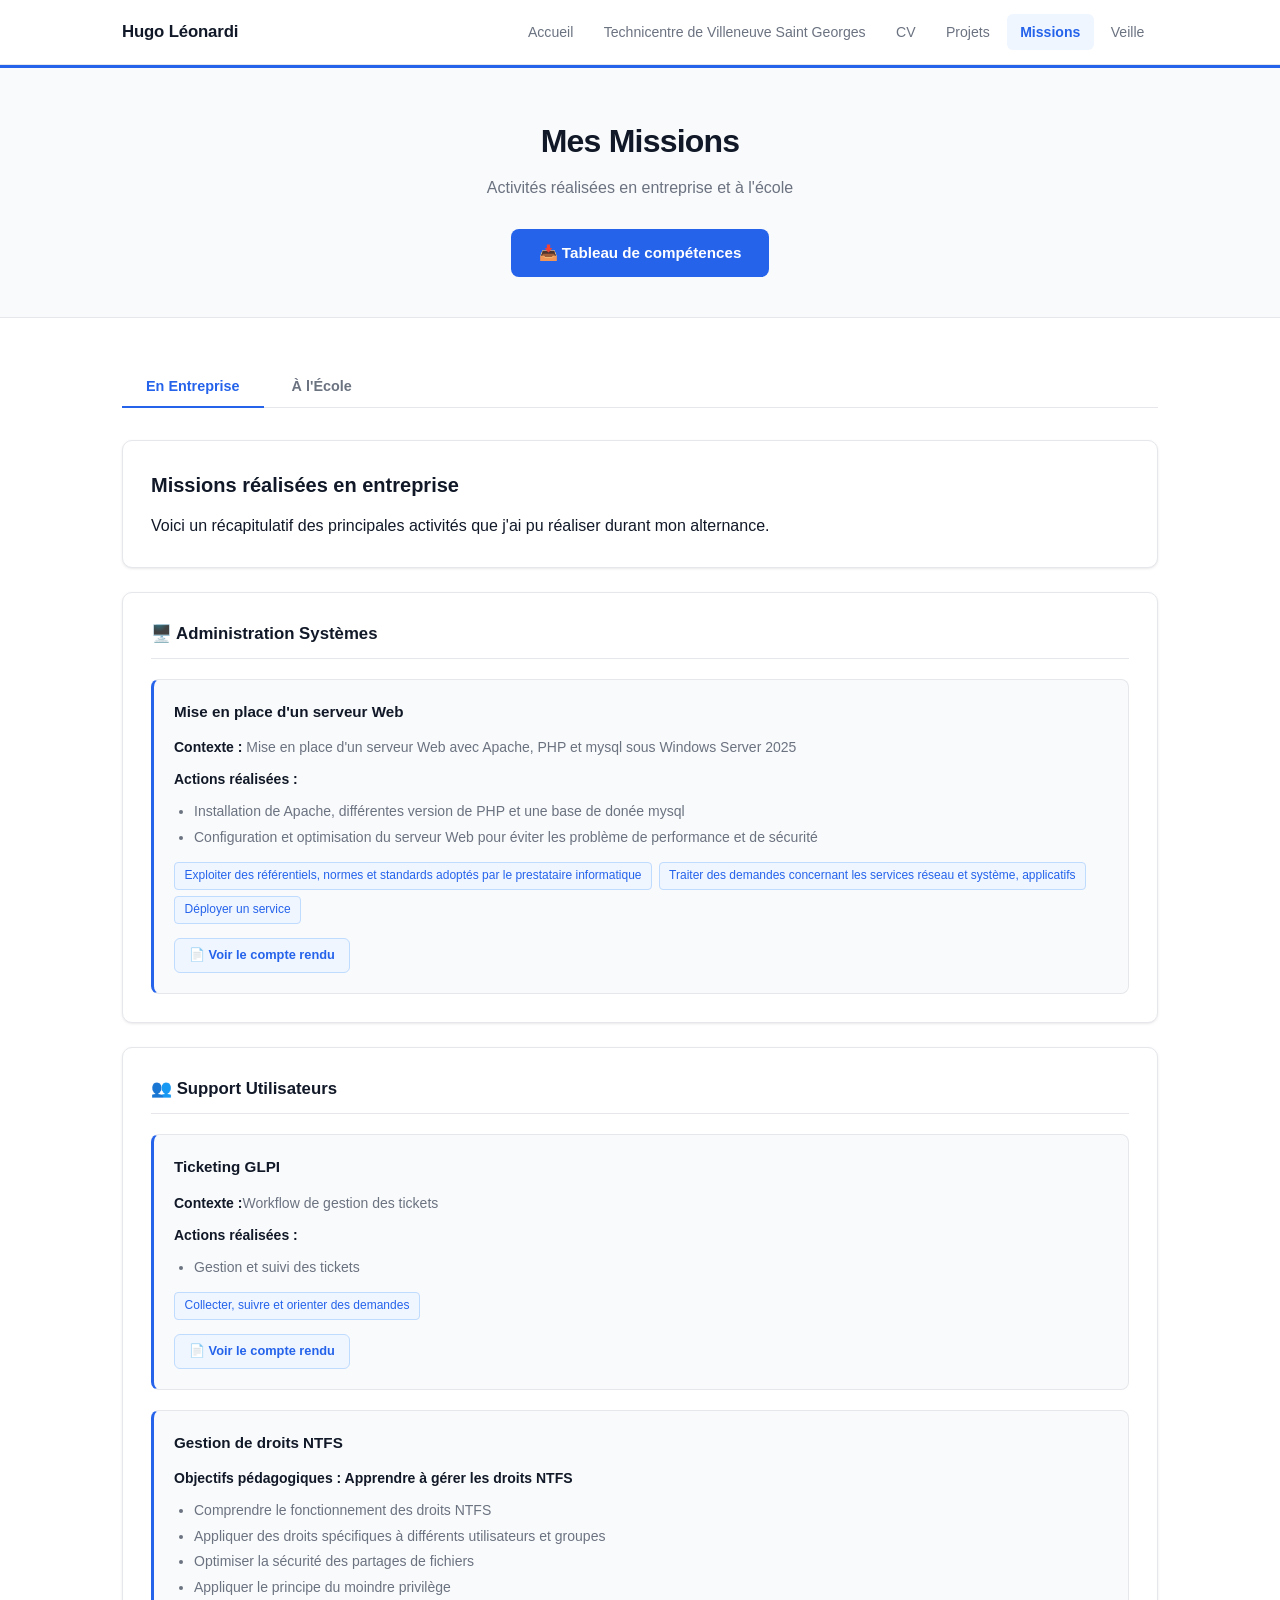
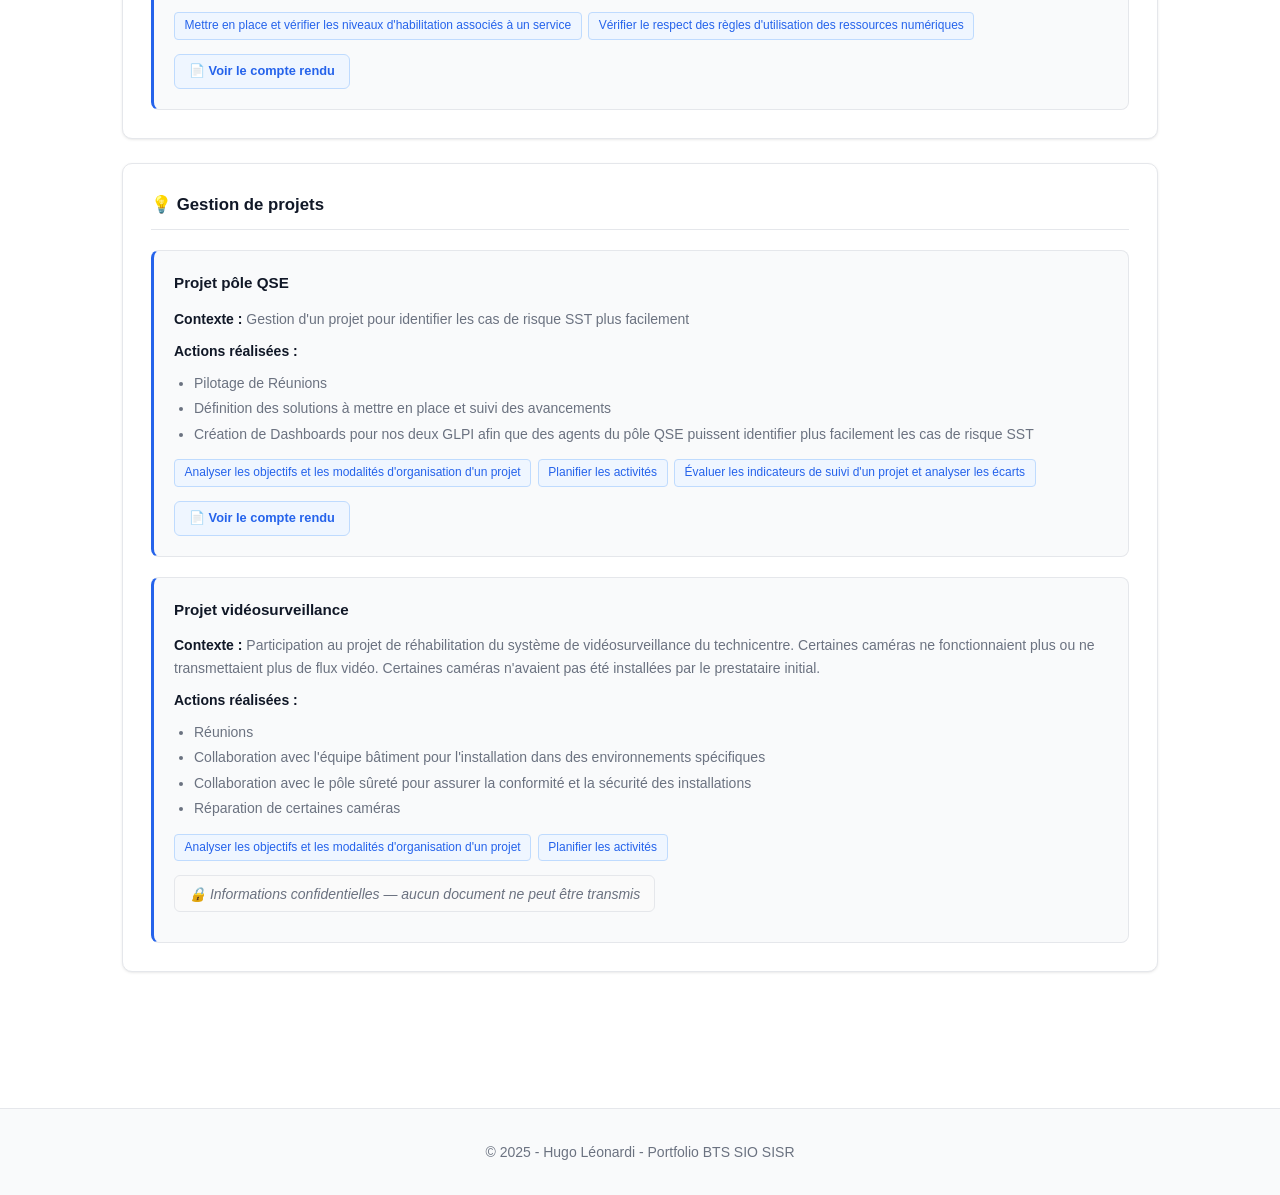
==== commit 9b3b6135: "rajout entreprise et rajout mission" ====
--- a/missions.html
+++ b/missions.html
@@ -132,7 +132,7 @@
                                 <span class="tag-small">Planifier les activités</span>
                                 <span class="tag-small">Évaluer les indicateurs de suivi d'un projet et analyser les écarts</span>
                             </div>
-                            <a href="docs/projet-qse-sst.pdf" class="btn-compte-rendu" target="_blank">📄 Voir le compte rendu</a>
+                            <a href="docs/Projet_QSE.pdf" class="btn-compte-rendu" target="_blank">📄 Voir le compte rendu</a>
                         </div>
 
                         <div class="mission-item">
@@ -149,7 +149,7 @@
                                 <span class="tag-small">Analyser les objectifs et les modalités d'organisation d'un projet</span>
                                 <span class="tag-small">Planifier les activités</span>
                             </div>
-                            <a href="docs/projet-qse-cameras.pdf" class="btn-compte-rendu" target="_blank">📄 Voir le compte rendu</a>
+                            <p class="mission-confidential">🔒 Informations confidentielles — aucun document ne peut être transmis</p>
                         </div>
 
                     </div>
@@ -234,6 +234,50 @@
                 </div>
 
                 <div class="mission-category">
+                    <h3>☁️ Projets Cloud & Infrastructure</h3>
+                    <div class="mission-list">
+
+                        <div class="mission-item">
+                            <h4>Infrastructure 3-Tiers Nextcloud sur AWS (Terraform)</h4>
+                            <p><strong>Contexte :</strong> Déploiement entièrement automatisé d'une infrastructure AWS pour héberger Nextcloud, suivant une approche Infrastructure as Code avec Terraform.</p>
+                            <p><strong>Actions réalisées :</strong></p>
+                            <ul>
+                                <li>Conception d'une architecture 3-tiers : EC2 (Apache/Nextcloud), RDS MySQL 8.0, S3 — région AWS eu-west-3</li>
+                                <li>Provisionnement automatisé en une commande (<code>terraform apply</code>)</li>
+                                <li>Sécurité intégrée : isolation VPC, Security Groups au moindre privilège, IAM Role sans credentials stockés, chiffrement S3 AES-256</li>
+                                <li>Installation automatique de Nextcloud via script <code>userdata.sh</code> injecté par Terraform</li>
+                            </ul>
+                            <div class="mission-tags">
+                                <span class="tag-small">Déployer un service</span>
+                                <span class="tag-small">Exploiter des référentiels, normes et standards adoptés par le prestataire informatique</span>
+                                <span class="tag-small">Vérifier les conditions de la continuité d'un service informatique</span>
+                            </div>
+                            <a href="https://hugoleonardi.github.io/PortfolioDevOpsCloud/projects/nextcloud-terraform.html" class="btn-compte-rendu" target="_blank">📄 Voir le projet</a>
+                        </div>
+
+                        <div class="mission-item">
+                            <h4>Serveur LLM Self-Hosted (Docker Compose + Authelia + Caddy)</h4>
+                            <p><strong>Contexte :</strong> Déploiement d'une stack complète pour faire tourner des modèles de langage en local, avec interface web, reverse proxy HTTPS, SSO et VPN — sur machine physique Ubuntu 24.04.</p>
+                            <p><strong>Actions réalisées :</strong></p>
+                            <ul>
+                                <li>Orchestration de 7 services via Docker Compose : Open WebUI, Ollama, Nextcloud, Caddy, Authelia, MariaDB, Redis</li>
+                                <li>Reverse proxy HTTPS automatique avec Caddy et Let's Encrypt</li>
+                                <li>Authentification centralisée SSO avec Authelia (forward_auth, hash bcrypt)</li>
+                                <li>Accès distant sécurisé via VPN WireGuard</li>
+                                <li>Déploiement entièrement automatisé via script <code>setup.sh</code></li>
+                            </ul>
+                            <div class="mission-tags">
+                                <span class="tag-small">Déployer un service</span>
+                                <span class="tag-small">Mettre en place et vérifier les niveaux d'habilitation associés à un service</span>
+                                <span class="tag-small">Vérifier les conditions de la continuité d'un service informatique</span>
+                            </div>
+                            <a href="https://hugoleonardi.github.io/PortfolioDevOpsCloud/projects/llm-server.html" class="btn-compte-rendu" target="_blank">📄 Voir le projet</a>
+                        </div>
+
+                    </div>
+                </div>
+
+                <div class="mission-category">
                     <h3>🏆 Certifications et Formations</h3>
                     <div class="mission-list">
                         <div class="mission-item">
--- a/style.css
+++ b/style.css
@@ -7,16 +7,16 @@
     --primary-dark: #1e40af;
     --secondary-color: #64748b;
     --accent-color: #0ea5e9;
-    --text-dark: #1e293b;
-    --text-light: #64748b;
-    --bg-light: #f8fafc;
+    --text-dark: #111827;
+    --text-light: #6b7280;
+    --bg-light: #f9fafb;
     --bg-white: #ffffff;
-    --border-color: #e2e8f0;
+    --border-color: #e5e7eb;
     --success-color: #10b981;
-    --shadow-sm: 0 1px 2px 0 rgba(0, 0, 0, 0.05);
-    --shadow-md: 0 4px 6px -1px rgba(0, 0, 0, 0.1);
-    --shadow-lg: 0 10px 15px -3px rgba(0, 0, 0, 0.1);
-    --shadow-xl: 0 20px 25px -5px rgba(0, 0, 0, 0.1);
+    --shadow-sm: 0 1px 2px 0 rgba(0, 0, 0, 0.04);
+    --shadow-md: 0 1px 3px 0 rgba(0, 0, 0, 0.08), 0 1px 2px -1px rgba(0, 0, 0, 0.05);
+    --shadow-lg: 0 4px 6px -1px rgba(0, 0, 0, 0.07);
+    --shadow-xl: 0 8px 16px -4px rgba(0, 0, 0, 0.08);
 }
 
 * {
@@ -29,13 +29,18 @@
     font-family: 'Segoe UI', Tahoma, Geneva, Verdana, sans-serif;
     line-height: 1.6;
     color: var(--text-dark);
-    background-color: var(--bg-light);
+    background-color: var(--bg-white);
+}
+
+a {
+    text-decoration: none;
+    color: inherit;
 }
 
 .container {
-    max-width: 1200px;
+    max-width: 1100px;
     margin: 0 auto;
-    padding: 0 20px;
+    padding: 0 2rem;
 }
 
 /* ==========================================
@@ -44,74 +49,95 @@
 
 .navbar {
     background-color: var(--bg-white);
-    box-shadow: var(--shadow-sm);
+    border-bottom: 1px solid var(--border-color);
     position: sticky;
     top: 0;
     z-index: 1000;
-    border-bottom: 1px solid var(--border-color);
 }
 
 .navbar .container {
     display: flex;
     justify-content: space-between;
     align-items: center;
-    padding: 1rem 20px;
+    padding: 0.9rem 2rem;
 }
 
 .logo {
-    font-size: 1.5rem;
-    font-weight: 700;
-    color: var(--primary-color);
+    font-size: 1.05rem;
+    font-weight: 700;
+    color: var(--text-dark);
+    letter-spacing: -0.01em;
 }
 
 .nav-menu {
     display: flex;
     list-style: none;
-    gap: 2rem;
+    gap: 0.2rem;
 }
 
 .nav-menu a {
-    text-decoration: none;
-    color: var(--text-dark);
+    display: block;
+    padding: 0.4rem 0.85rem;
+    font-size: 0.88rem;
     font-weight: 500;
-    transition: color 0.3s;
-    padding: 0.5rem 0;
-}
-
-.nav-menu a:hover,
+    color: var(--text-light);
+    border-radius: 6px;
+    transition: color 0.15s, background 0.15s;
+}
+
+.nav-menu a:hover {
+    color: var(--text-dark);
+    background: var(--bg-light);
+}
+
 .nav-menu a.active {
     color: var(--primary-color);
-}
-
-/* ==========================================
-   HERO SECTION (Page d'accueil)
+    background: #eff6ff;
+    font-weight: 600;
+}
+
+/* ==========================================
+   HERO (page d'accueil)
    ========================================== */
 
 .hero {
-    background: linear-gradient(135deg, var(--primary-color) 0%, var(--primary-dark) 100%);
-    color: white;
-    padding: 6rem 0;
+    background: var(--bg-white);
+    padding: 7rem 0 5rem;
     text-align: center;
+}
+
+.hero-badge {
+    display: inline-block;
+    padding: 0.35rem 1rem;
+    background: #eff6ff;
+    color: var(--primary-color);
+    font-size: 0.78rem;
+    font-weight: 600;
+    letter-spacing: 0.06em;
+    text-transform: uppercase;
+    border-radius: 999px;
+    margin-bottom: 1.75rem;
 }
 
 .hero-content h1 {
     font-size: 3rem;
-    margin-bottom: 1rem;
-    font-weight: 700;
-}
-
-.hero-content .subtitle {
-    font-size: 1.5rem;
-    margin-bottom: 1rem;
-    opacity: 0.9;
+    font-weight: 800;
+    letter-spacing: -0.03em;
+    line-height: 1.15;
+    color: var(--text-dark);
+    margin-bottom: 1.25rem;
+}
+
+.hero-content h1 span {
+    color: var(--primary-color);
 }
 
 .hero-content .description {
-    font-size: 1.1rem;
-    max-width: 700px;
-    margin: 0 auto 2rem;
-    opacity: 0.9;
-    line-height: 1.8;
+    font-size: 1.05rem;
+    color: var(--text-light);
+    max-width: 540px;
+    margin: 0 auto 2.5rem;
+    line-height: 1.75;
 }
 
 .cta-buttons {
@@ -126,112 +152,142 @@
    ========================================== */
 
 .btn {
-    padding: 0.875rem 2rem;
+    padding: 0.75rem 1.75rem;
     border-radius: 8px;
     text-decoration: none;
     font-weight: 600;
-    transition: all 0.3s;
+    transition: all 0.15s;
     display: inline-block;
     border: none;
     cursor: pointer;
-    font-size: 1rem;
+    font-size: 0.95rem;
 }
 
 .btn-primary {
+    background-color: var(--primary-color);
+    color: var(--bg-white);
+}
+
+.btn-primary:hover {
+    background-color: var(--primary-dark);
+}
+
+.btn-secondary {
     background-color: var(--bg-white);
     color: var(--primary-color);
-}
-
-.btn-primary:hover {
-    transform: translateY(-2px);
-    box-shadow: var(--shadow-lg);
-}
-
-.btn-secondary {
-    background-color: transparent;
-    color: var(--bg-white);
-    border: 2px solid var(--bg-white);
+    border: 1.5px solid var(--primary-color);
 }
 
 .btn-secondary:hover {
-    background-color: var(--bg-white);
-    color: var(--primary-color);
-}
-
-/* ==========================================
-   FEATURES / CARDS (Page d'accueil)
+    background-color: #eff6ff;
+}
+
+.btn-full {
+    width: 100%;
+    text-align: center;
+}
+
+/* ==========================================
+   FEATURES / CARDS (page d'accueil)
    ========================================== */
 
 .features {
-    padding: 4rem 0;
+    padding: 4rem 0 6rem;
+    background: var(--bg-light);
+}
+
+.section-title {
+    text-align: center;
+    font-size: 1.5rem;
+    font-weight: 700;
+    letter-spacing: -0.02em;
+    margin-bottom: 0.5rem;
+}
+
+.section-subtitle {
+    text-align: center;
+    color: var(--text-light);
+    margin-bottom: 2.5rem;
+    font-size: 0.9rem;
 }
 
 .feature-grid {
     display: grid;
-    grid-template-columns: repeat(auto-fit, minmax(250px, 1fr));
-    gap: 2rem;
+    grid-template-columns: repeat(auto-fit, minmax(240px, 1fr));
+    gap: 1.25rem;
 }
 
 .feature-card {
     background: var(--bg-white);
-    padding: 2rem;
-    border-radius: 12px;
-    box-shadow: var(--shadow-md);
-    transition: transform 0.3s, box-shadow 0.3s;
+    padding: 1.75rem;
+    border-radius: 10px;
+    border: 1px solid var(--border-color);
+    transition: border-color 0.2s, box-shadow 0.2s;
+}
+
+.feature-card:hover {
+    border-color: #93c5fd;
+    box-shadow: 0 4px 20px rgba(37, 99, 235, 0.08);
+}
+
+.feature-card .icon {
+    font-size: 1.75rem;
+    margin-bottom: 1rem;
+    display: block;
+}
+
+.feature-card h3 {
+    color: var(--text-dark);
+    margin-bottom: 0.5rem;
+    font-size: 1rem;
+    font-weight: 700;
+}
+
+.feature-card p {
+    color: var(--text-light);
+    margin-bottom: 1.25rem;
+    font-size: 0.9rem;
+    line-height: 1.6;
+}
+
+.feature-card .link {
+    color: var(--primary-color);
+    font-weight: 600;
+    font-size: 0.875rem;
+}
+
+.feature-card .link:hover {
+    text-decoration: underline;
+}
+
+/* ==========================================
+   PAGE HEADER (pages internes)
+   ========================================== */
+
+.page-header {
+    background: var(--bg-light);
+    border-bottom: 1px solid var(--border-color);
+    border-top: 3px solid var(--primary-color);
+    padding: 3rem 0 2.5rem;
     text-align: center;
 }
 
-.feature-card:hover {
-    transform: translateY(-5px);
-    box-shadow: var(--shadow-xl);
-}
-
-.feature-card .icon {
-    font-size: 3rem;
-    margin-bottom: 1rem;
-}
-
-.feature-card h3 {
+.page-header h1 {
+    font-size: 2rem;
+    font-weight: 800;
+    letter-spacing: -0.025em;
     color: var(--text-dark);
     margin-bottom: 0.5rem;
-    font-size: 1.25rem;
-}
-
-.feature-card p {
-    color: var(--text-light);
-    margin-bottom: 1rem;
-}
-
-.feature-card .link {
-    color: var(--primary-color);
-    text-decoration: none;
-    font-weight: 600;
-    transition: color 0.3s;
-}
-
-.feature-card .link:hover {
-    color: var(--primary-dark);
-}
-
-/* ==========================================
-   PAGE HEADER
-   ========================================== */
-
-.page-header {
-    background: linear-gradient(135deg, var(--primary-color) 0%, var(--primary-dark) 100%);
-    color: white;
-    padding: 4rem 0;
-    text-align: center;
-}
-
-.page-header h1 {
-    font-size: 2.5rem;
-    margin-bottom: 0.5rem;
 }
 
 .page-header p {
-    font-size: 1.2rem;
-    opacity: 0.9;
+    font-size: 1rem;
+    color: var(--text-light);
+    margin-bottom: 1.25rem;
+}
+
+.page-header .btn {
+    margin-top: 0.5rem;
 }
 
 /* ==========================================
@@ -239,93 +295,101 @@
    ========================================== */
 
 .content-section {
-    padding: 4rem 0;
+    padding: 3rem 0 4rem;
 }
 
 .content-card {
     background: var(--bg-white);
-    padding: 3rem;
-    border-radius: 12px;
+    padding: 2.5rem;
+    border-radius: 10px;
+    border: 1px solid var(--border-color);
     box-shadow: var(--shadow-md);
-    margin-bottom: 2rem;
+    margin-bottom: 1.5rem;
 }
 
 .content-card h2 {
-    color: var(--primary-color);
-    margin-bottom: 2rem;
-    font-size: 2rem;
-    border-bottom: 3px solid var(--primary-color);
-    padding-bottom: 0.5rem;
+    color: var(--text-dark);
+    margin-bottom: 1.75rem;
+    font-size: 1.5rem;
+    font-weight: 700;
+    letter-spacing: -0.02em;
+    border-bottom: 1px solid var(--border-color);
+    padding-bottom: 0.75rem;
 }
 
 .content-card h3 {
     color: var(--text-dark);
     margin-top: 2rem;
     margin-bottom: 1rem;
-    font-size: 1.5rem;
+    font-size: 1.15rem;
+    font-weight: 600;
+}
+
+.content-card h4 {
+    color: var(--text-dark);
+    margin-top: 1.5rem;
+    margin-bottom: 0.75rem;
+    font-size: 1rem;
+    font-weight: 600;
 }
 
 .text-block {
     color: var(--text-light);
-    margin-bottom: 1.5rem;
+    margin-bottom: 1.25rem;
     line-height: 1.8;
-    text-align: justify;
-}
-
-/* ==========================================
-   INFO GRID (Page entreprise)
+}
+
+/* ==========================================
+   INFO GRID
    ========================================== */
 
 .info-grid {
     display: grid;
-    grid-template-columns: repeat(auto-fit, minmax(250px, 1fr));
-    gap: 1.5rem;
+    grid-template-columns: repeat(auto-fit, minmax(220px, 1fr));
+    gap: 1rem;
     margin-bottom: 2rem;
 }
 
 .info-item {
     background: var(--bg-light);
-    padding: 1.5rem;
+    padding: 1.25rem;
     border-radius: 8px;
-    border-left: 4px solid var(--primary-color);
+    border: 1px solid var(--border-color);
+    border-left: 3px solid var(--primary-color);
 }
 
 .info-item strong {
     color: var(--primary-color);
     display: block;
-    margin-bottom: 0.5rem;
-    font-size: 0.9rem;
+    margin-bottom: 0.35rem;
+    font-size: 0.8rem;
     text-transform: uppercase;
+    letter-spacing: 0.04em;
 }
 
 .info-item p {
     color: var(--text-dark);
-    font-size: 1.1rem;
+    font-size: 1rem;
     font-weight: 500;
 }
 
 /* ==========================================
-   LISTES
-   ========================================== */
-
-.tech-list {
-    list-style: none;
-    padding-left: 0;
-}
-
-.tech-list li {
-    padding: 0.75rem;
-    margin-bottom: 0.5rem;
-    background: var(--bg-light);
-    border-radius: 6px;
-    border-left: 3px solid var(--accent-color);
-}
-
-.tech-list li::before {
-    content: "✓ ";
-    color: var(--success-color);
-    font-weight: bold;
-    margin-right: 0.5rem;
+   INFO BOX
+   ========================================== */
+
+.info-box {
+    background: #eff6ff;
+    border: 1px solid #bfdbfe;
+    border-left: 3px solid var(--primary-color);
+    border-radius: 8px;
+    padding: 1.25rem 1.5rem;
+    margin-bottom: 1rem;
+    line-height: 1.7;
+}
+
+.info-box p {
+    color: var(--text-dark);
+    margin-bottom: 0;
 }
 
 /* ==========================================
@@ -334,34 +398,34 @@
 
 .cv-layout {
     display: grid;
-    grid-template-columns: 350px 1fr;
-    gap: 2rem;
-    margin-bottom: 2rem;
-}
-
-/* Sidebar CV */
+    grid-template-columns: 320px 1fr;
+    gap: 1.5rem;
+    margin-bottom: 1.5rem;
+}
+
 .cv-sidebar {
     background: var(--bg-white);
     padding: 2rem;
-    border-radius: 12px;
+    border-radius: 10px;
+    border: 1px solid var(--border-color);
     box-shadow: var(--shadow-md);
     height: fit-content;
 }
 
 .profile-section {
     text-align: center;
-    margin-bottom: 2rem;
-    padding-bottom: 2rem;
-    border-bottom: 2px solid var(--border-color);
+    margin-bottom: 1.75rem;
+    padding-bottom: 1.75rem;
+    border-bottom: 1px solid var(--border-color);
 }
 
 .profile-image {
-    width: 150px;
-    height: 150px;
+    width: 140px;
+    height: 140px;
     margin: 0 auto 1rem;
     border-radius: 50%;
     overflow: hidden;
-    border: 4px solid var(--primary-color);
+    border: 3px solid var(--primary-color);
 }
 
 .profile-image img {
@@ -372,266 +436,490 @@
 
 .profile-section h2 {
     color: var(--text-dark);
-    margin-bottom: 0.5rem;
-    font-size: 1.5rem;
+    margin-bottom: 0.4rem;
+    font-size: 1.25rem;
+    font-weight: 700;
+    border: none;
+    padding: 0;
 }
 
 .cv-title {
     color: var(--primary-color);
     font-weight: 600;
+    font-size: 0.875rem;
 }
 
 .cv-section {
-    margin-bottom: 2rem;
+    margin-bottom: 1.75rem;
 }
 
 .cv-section h3 {
     color: var(--text-dark);
-    margin-bottom: 1rem;
-    font-size: 1.2rem;
-    border-bottom: 2px solid var(--primary-color);
-    padding-bottom: 0.5rem;
-}
-
-/* Contact list */
+    margin-bottom: 0.75rem;
+    font-size: 0.85rem;
+    font-weight: 700;
+    text-transform: uppercase;
+    letter-spacing: 0.04em;
+    border-bottom: 1px solid var(--border-color);
+    padding-bottom: 0.4rem;
+    margin-top: 0;
+}
+
 .contact-list {
     list-style: none;
 }
 
 .contact-list li {
-    padding: 0.5rem 0;
-    color: var(--text-light);
-}
-
-/* Skills */
-.skill-item {
-    margin-bottom: 1.5rem;
-}
-
-.skill-item span {
-    display: block;
-    margin-bottom: 0.5rem;
-    color: var(--text-dark);
-    font-weight: 500;
-}
-
-.skill-bar {
-    height: 8px;
-    background: var(--bg-light);
-    border-radius: 10px;
-    overflow: hidden;
-}
-
-.skill-progress {
-    height: 100%;
-    background: linear-gradient(90deg, var(--primary-color), var(--accent-color));
-    border-radius: 10px;
-    transition: width 0.3s;
-}
-
-/* Simple list */
+    padding: 0.4rem 0;
+    color: var(--text-light);
+    font-size: 0.9rem;
+}
+
 .simple-list {
     list-style: none;
 }
 
 .simple-list li {
-    padding: 0.5rem 0;
-    color: var(--text-light);
-}
-
-/* Main CV */
+    padding: 0.35rem 0;
+    color: var(--text-light);
+    font-size: 0.9rem;
+}
+
 .cv-main {
     background: var(--bg-white);
-    padding: 3rem;
-    border-radius: 12px;
+    padding: 2.5rem;
+    border-radius: 10px;
+    border: 1px solid var(--border-color);
     box-shadow: var(--shadow-md);
 }
 
-/* Timeline */
+/* ==========================================
+   TIMELINE CV
+   ========================================== */
+
 .timeline-item {
     display: grid;
-    grid-template-columns: 150px 1fr;
-    gap: 2rem;
-    margin-bottom: 2rem;
-    padding-bottom: 2rem;
+    grid-template-columns: 140px 1fr;
+    gap: 1.5rem;
+    margin-bottom: 1.75rem;
+    padding-bottom: 1.75rem;
     border-bottom: 1px solid var(--border-color);
 }
 
 .timeline-item:last-child {
     border-bottom: none;
+    margin-bottom: 0;
+    padding-bottom: 0;
 }
 
 .timeline-date {
     color: var(--primary-color);
     font-weight: 600;
-    padding-top: 0.25rem;
+    font-size: 0.875rem;
+    padding-top: 0.15rem;
 }
 
 .timeline-content h4 {
     color: var(--text-dark);
-    margin-bottom: 0.5rem;
-    font-size: 1.2rem;
+    margin-bottom: 0.35rem;
+    font-size: 1rem;
+    font-weight: 600;
+    margin-top: 0;
 }
 
 .timeline-content .subtitle {
     color: var(--text-light);
     font-style: italic;
-    margin-bottom: 0.5rem;
+    margin-bottom: 0.4rem;
+    font-size: 0.875rem;
 }
 
 .timeline-content ul {
     margin-top: 0.5rem;
-    padding-left: 1.5rem;
+    padding-left: 1.25rem;
 }
 
 .timeline-content ul li {
     color: var(--text-light);
-    margin-bottom: 0.25rem;
-}
-
-/* Certifications */
+    margin-bottom: 0.2rem;
+    font-size: 0.9rem;
+}
+
+/* ==========================================
+   CERTIFICATIONS / DOWNLOAD (CV)
+   ========================================== */
+
 .cert-grid {
     display: flex;
-    gap: 1rem;
+    gap: 0.75rem;
     flex-wrap: wrap;
 }
 
 .cert-badge {
+    background: #eff6ff;
+    color: var(--primary-color);
+    padding: 0.4rem 0.875rem;
+    border-radius: 6px;
+    font-size: 0.8rem;
+    font-weight: 600;
+    border: 1px solid #bfdbfe;
+}
+
+.download-section {
+    text-align: center;
+    margin-top: 1.75rem;
+}
+
+/* ==========================================
+   TAGS
+   ========================================== */
+
+.tech-tags {
+    display: flex;
+    gap: 0.5rem;
+    flex-wrap: wrap;
+    margin: 1.25rem 0;
+}
+
+.tag {
+    background: #eff6ff;
+    color: var(--primary-color);
+    padding: 0.3rem 0.75rem;
+    border-radius: 5px;
+    font-size: 0.8rem;
+    font-weight: 600;
+    border: 1px solid #bfdbfe;
+}
+
+.tech-tags-small {
+    display: flex;
+    gap: 0.4rem;
+    flex-wrap: wrap;
+}
+
+.tag-small {
+    background: #eff6ff;
+    color: var(--primary-color);
+    padding: 0.2rem 0.6rem;
+    border-radius: 4px;
+    font-size: 0.75rem;
+    font-weight: 500;
+    border: 1px solid #bfdbfe;
+}
+
+/* ==========================================
+   PROJETS — PAGE LISTE
+   ========================================== */
+
+.projects-intro {
+    background: var(--bg-white);
+    padding: 2rem;
+    border-radius: 10px;
+    border: 1px solid var(--border-color);
+    box-shadow: var(--shadow-md);
+    margin-bottom: 2rem;
+}
+
+.projects-intro h2 {
+    color: var(--text-dark);
+    margin-bottom: 1rem;
+    font-size: 1.35rem;
+    font-weight: 700;
+    border-bottom: 1px solid var(--border-color);
+    padding-bottom: 0.6rem;
+}
+
+.projects-grid {
+    display: grid;
+    grid-template-columns: repeat(auto-fit, minmax(480px, 1fr));
+    gap: 1.5rem;
+    margin-bottom: 2rem;
+}
+
+.project-summary-card {
+    background: var(--bg-white);
+    border-radius: 10px;
+    border: 1px solid var(--border-color);
+    box-shadow: var(--shadow-md);
+    padding: 2rem;
+    transition: border-color 0.2s, box-shadow 0.2s;
+    border-top: 3px solid var(--primary-color);
+}
+
+.project-summary-card:hover {
+    border-color: #93c5fd;
+    box-shadow: var(--shadow-xl);
+}
+
+.project-number {
+    display: inline-block;
+    background: #eff6ff;
+    color: var(--primary-color);
+    padding: 0.3rem 0.875rem;
+    border-radius: 999px;
+    font-weight: 700;
+    font-size: 0.8rem;
+    margin-bottom: 1rem;
+    border: 1px solid #bfdbfe;
+}
+
+.project-number.projet-2 {
+    background: #f0f9ff;
+    color: var(--accent-color);
+    border-color: #bae6fd;
+}
+
+.project-summary-card h3 {
+    color: var(--text-dark);
+    font-size: 1.25rem;
+    font-weight: 700;
+    margin-bottom: 0.75rem;
+    letter-spacing: -0.01em;
+}
+
+.project-summary {
+    color: var(--text-light);
+    line-height: 1.7;
+    margin-bottom: 1.25rem;
+    font-size: 0.9rem;
+}
+
+.project-meta-summary {
+    display: flex;
+    gap: 0.75rem;
+    margin-bottom: 1.25rem;
+}
+
+.meta-badge {
+    display: flex;
+    align-items: center;
+    gap: 0.6rem;
+    background: var(--bg-light);
+    padding: 0.75rem;
+    border-radius: 8px;
+    flex: 1;
+    border: 1px solid var(--border-color);
+}
+
+.meta-badge .icon {
+    font-size: 1.25rem;
+}
+
+.meta-badge strong {
+    display: block;
+    color: var(--text-light);
+    font-size: 0.75rem;
+    text-transform: uppercase;
+    letter-spacing: 0.04em;
+    margin-bottom: 0.15rem;
+}
+
+.meta-badge p {
+    margin: 0;
+    color: var(--text-dark);
+    font-weight: 600;
+    font-size: 0.875rem;
+}
+
+.project-tech-preview {
+    margin-bottom: 1.25rem;
+    padding: 0.875rem 1rem;
+    background: var(--bg-light);
+    border-radius: 8px;
+    border: 1px solid var(--border-color);
+}
+
+.project-tech-preview strong {
+    display: block;
+    color: var(--text-dark);
+    margin-bottom: 0.6rem;
+    font-size: 0.875rem;
+}
+
+.project-highlights {
+    margin-bottom: 1.25rem;
+}
+
+.project-highlights h4 {
+    color: var(--text-dark);
+    margin-bottom: 0.5rem;
+    font-size: 0.875rem;
+    margin-top: 0;
+}
+
+.project-highlights ul {
+    list-style: none;
+    padding-left: 0;
+}
+
+.project-highlights ul li {
+    padding: 0.4rem 0 0.4rem 1.35rem;
+    position: relative;
+    color: var(--text-light);
+    font-size: 0.875rem;
+}
+
+.project-highlights ul li::before {
+    content: "✓";
+    position: absolute;
+    left: 0;
+    color: var(--success-color);
+    font-weight: bold;
+}
+
+/* ==========================================
+   PROJET DÉTAILLÉ
+   ========================================== */
+
+.breadcrumb {
+    background: var(--bg-white);
+    padding: 0.75rem 0;
+    border-bottom: 1px solid var(--border-color);
+}
+
+.breadcrumb a {
+    color: var(--primary-color);
+    font-weight: 500;
+    font-size: 0.875rem;
+}
+
+.breadcrumb a:hover {
+    text-decoration: underline;
+}
+
+.project-detail-header {
+    background: var(--bg-light);
+    border-bottom: 1px solid var(--border-color);
+    border-top: 3px solid var(--primary-color);
+    padding: 3rem 0 2.5rem;
+    text-align: center;
+}
+
+.project-badge-large {
+    display: inline-block;
+    background: #eff6ff;
+    color: var(--primary-color);
+    padding: 0.4rem 1.25rem;
+    border-radius: 999px;
+    font-weight: 700;
+    font-size: 0.8rem;
+    margin-bottom: 1rem;
+    border: 1px solid #bfdbfe;
+}
+
+.project-detail-header h1 {
+    font-size: 2rem;
+    font-weight: 800;
+    color: var(--text-dark);
+    letter-spacing: -0.025em;
+    margin-bottom: 0.5rem;
+}
+
+.project-subtitle {
+    font-size: 0.95rem;
+    color: var(--text-light);
+    margin-bottom: 1.5rem;
+}
+
+.project-detail-header .btn {
+    margin-top: 0.25rem;
+}
+
+.project-detail-content {
+    padding: 2.5rem 0 4rem;
+}
+
+.project-info-card {
+    background: var(--bg-white);
+    padding: 2rem;
+    border-radius: 10px;
+    border: 1px solid var(--border-color);
+    box-shadow: var(--shadow-md);
+    margin-bottom: 1.5rem;
+}
+
+.project-info-card h2 {
+    color: var(--text-dark);
+    margin-bottom: 1.25rem;
+    font-size: 1.2rem;
+    font-weight: 700;
+    border-bottom: 1px solid var(--border-color);
+    padding-bottom: 0.6rem;
+}
+
+/* ==========================================
+   OBJECTIFS GRILLE
+   ========================================== */
+
+.objectives-grid {
+    display: grid;
+    grid-template-columns: repeat(auto-fit, minmax(230px, 1fr));
+    gap: 1.25rem;
+    margin-top: 1.25rem;
+}
+
+.objective-item {
+    background: var(--bg-light);
+    padding: 1.25rem;
+    border-radius: 8px;
+    border: 1px solid var(--border-color);
+    position: relative;
+    padding-top: 3.25rem;
+}
+
+.objective-number {
+    position: absolute;
+    top: 1rem;
+    left: 1.25rem;
+    width: 36px;
+    height: 36px;
     background: var(--primary-color);
     color: white;
-    padding: 0.5rem 1rem;
-    border-radius: 20px;
+    border-radius: 50%;
+    display: flex;
+    align-items: center;
+    justify-content: center;
+    font-weight: 700;
+    font-size: 1rem;
+}
+
+.objective-item h4 {
+    color: var(--text-dark);
+    margin-bottom: 0.4rem;
+    margin-top: 0;
+    font-size: 0.9rem;
+}
+
+.objective-item p {
+    color: var(--text-light);
+    font-size: 0.875rem;
+}
+
+/* ==========================================
+   COMPÉTENCES
+   ========================================== */
+
+.competences-grid {
+    display: grid;
+    grid-template-columns: repeat(auto-fit, minmax(280px, 1fr));
+    gap: 1.25rem;
+    margin: 1.25rem 0;
+}
+
+.competence-card {
+    background: var(--bg-light);
+    padding: 1.25rem;
+    border-radius: 8px;
+    border: 1px solid var(--border-color);
+    border-top: 3px solid var(--accent-color);
+}
+
+.competence-card h4 {
+    color: var(--text-dark);
+    margin-bottom: 0.75rem;
     font-size: 0.9rem;
     font-weight: 600;
-}
-
-/* Download section */
-.download-section {
-    text-align: center;
-    margin-top: 2rem;
-}
-
-/* ==========================================
-   PROJETS
-   ========================================== */
-
-.project-card {
-    background: var(--bg-white);
-    border-radius: 12px;
-    box-shadow: var(--shadow-md);
-    margin-bottom: 3rem;
-    overflow: hidden;
-}
-
-.project-header {
-    background: linear-gradient(135deg, var(--primary-color) 0%, var(--primary-dark) 100%);
-    color: white;
-    padding: 2rem 3rem;
-}
-
-.project-badge {
-    background: rgba(255, 255, 255, 0.2);
-    padding: 0.25rem 0.75rem;
-    border-radius: 20px;
-    font-size: 0.85rem;
-    font-weight: 600;
-    display: inline-block;
-    margin-bottom: 0.5rem;
-}
-
-.project-header h2 {
-    margin: 0;
-    font-size: 2rem;
-}
-
-.project-content {
-    padding: 3rem;
-}
-
-.project-meta {
-    display: grid;
-    grid-template-columns: repeat(auto-fit, minmax(200px, 1fr));
-    gap: 1rem;
-    margin-bottom: 2rem;
-    padding: 1.5rem;
-    background: var(--bg-light);
-    border-radius: 8px;
-}
-
-.meta-item strong {
-    color: var(--primary-color);
-    display: block;
-    margin-bottom: 0.25rem;
-    font-size: 0.9rem;
-}
-
-.meta-item p {
-    color: var(--text-dark);
-    font-weight: 500;
-}
-
-/* Objectives list */
-.objectives-list {
-    list-style: none;
-    padding-left: 0;
-}
-
-.objectives-list li {
-    padding: 1rem;
-    margin-bottom: 0.75rem;
-    background: var(--bg-light);
-    border-radius: 8px;
-    border-left: 4px solid var(--accent-color);
-    position: relative;
-    padding-left: 3rem;
-}
-
-.objectives-list li::before {
-    content: "→";
-    color: var(--accent-color);
-    font-weight: bold;
-    font-size: 1.5rem;
-    position: absolute;
-    left: 1rem;
-    top: 50%;
-    transform: translateY(-50%);
-}
-
-/* Tech tags */
-.tech-tags {
-    display: flex;
-    gap: 0.75rem;
-    flex-wrap: wrap;
-    margin: 1.5rem 0;
-}
-
-.tag {
-    background: var(--primary-color);
-    color: white;
-    padding: 0.5rem 1rem;
-    border-radius: 6px;
-    font-size: 0.9rem;
-    font-weight: 500;
-}
-
-/* Compétences grid */
-.competences-grid {
-    display: grid;
-    grid-template-columns: repeat(auto-fit, minmax(300px, 1fr));
-    gap: 1.5rem;
-    margin: 1.5rem 0;
-}
-
-.competence-card {
-    background: var(--bg-light);
-    padding: 1.5rem;
-    border-radius: 8px;
-    border-top: 3px solid var(--accent-color);
-}
-
-.competence-card h4 {
-    color: var(--primary-color);
-    margin-bottom: 1rem;
+    margin-top: 0;
 }
 
 .competence-card ul {
@@ -640,10 +928,10 @@
 }
 
 .competence-card ul li {
-    padding: 0.5rem 0;
-    color: var(--text-light);
-    padding-left: 1.5rem;
+    padding: 0.4rem 0 0.4rem 1.25rem;
+    color: var(--text-light);
     position: relative;
+    font-size: 0.875rem;
 }
 
 .competence-card ul li::before {
@@ -654,32 +942,229 @@
     left: 0;
 }
 
-/* ==========================================
-   MISSIONS - TABS
+.competence-card p {
+    color: var(--text-light);
+    font-size: 0.875rem;
+    line-height: 1.6;
+    margin: 0;
+}
+
+/* ==========================================
+   SCHÉMA ET ARCHITECTURE
+   ========================================== */
+
+.schema-container {
+    text-align: center;
+    margin: 1.75rem 0;
+}
+
+.schema-img {
+    max-width: 100%;
+    border-radius: 10px;
+    border: 1px solid var(--border-color);
+    box-shadow: var(--shadow-md);
+}
+
+.schema-caption {
+    margin-top: 0.75rem;
+    color: var(--text-light);
+    font-size: 0.8rem;
+    font-style: italic;
+}
+
+.architecture-layers {
+    display: flex;
+    flex-direction: column;
+    gap: 1.25rem;
+    margin-top: 1.75rem;
+}
+
+.arch-layer {
+    display: flex;
+    gap: 1.25rem;
+    background: var(--bg-light);
+    border: 1px solid var(--border-color);
+    border-left: 3px solid var(--primary-color);
+    border-radius: 0 8px 8px 0;
+    padding: 1.1rem 1.25rem;
+    align-items: flex-start;
+}
+
+.arch-layer-icon {
+    font-size: 1.75rem;
+    flex-shrink: 0;
+    margin-top: 0.1rem;
+}
+
+.arch-layer-title {
+    font-weight: 700;
+    color: var(--text-dark);
+    margin-bottom: 0.4rem;
+    font-size: 0.95rem;
+}
+
+.arch-layer-content p,
+.arch-layer-content ul {
+    color: var(--text-light);
+    font-size: 0.875rem;
+    line-height: 1.6;
+}
+
+/* ==========================================
+   PHASES DE RÉALISATION
+   ========================================== */
+
+.timeline-phases {
+    margin-top: 1.25rem;
+    display: flex;
+    flex-direction: column;
+    gap: 1rem;
+}
+
+.phase-item {
+    background: var(--bg-light);
+    padding: 1.25rem;
+    border-radius: 8px;
+    border: 1px solid var(--border-color);
+    border-left: 3px solid var(--accent-color);
+}
+
+.phase-header {
+    display: flex;
+    justify-content: space-between;
+    align-items: center;
+    margin-bottom: 0.6rem;
+}
+
+.phase-number {
+    background: var(--accent-color);
+    color: white;
+    padding: 0.2rem 0.65rem;
+    border-radius: 12px;
+    font-weight: 600;
+    font-size: 0.8rem;
+}
+
+.phase-duration {
+    color: var(--text-light);
+    font-style: italic;
+    font-size: 0.875rem;
+}
+
+.phase-item h4 {
+    color: var(--text-dark);
+    margin-bottom: 0.4rem;
+    font-size: 0.9rem;
+    margin-top: 0;
+}
+
+.phase-item ul {
+    margin-left: 1.25rem;
+}
+
+.phase-item ul li {
+    color: var(--text-light);
+    margin-bottom: 0.2rem;
+    font-size: 0.875rem;
+}
+
+/* ==========================================
+   BLOCS DE CODE
+   ========================================== */
+
+.code-example {
+    background: #1e293b;
+    padding: 1.25rem;
+    border-radius: 8px;
+    margin: 0.875rem 0 1.25rem;
+}
+
+.code-example pre {
+    margin: 0;
+    overflow-x: auto;
+}
+
+.code-example code {
+    color: #e2e8f0;
+    font-family: 'Courier New', monospace;
+    font-size: 0.875rem;
+    line-height: 1.6;
+}
+
+/* ==========================================
+   DIFFICULTÉS
+   ========================================== */
+
+.difficulties {
+    display: flex;
+    flex-direction: column;
+    gap: 1.25rem;
+    margin-top: 1rem;
+}
+
+.difficulty-item {
+    background: #fffbeb;
+    padding: 1.25rem;
+    border-radius: 8px;
+    border: 1px solid #fcd34d;
+    border-left: 3px solid #f59e0b;
+}
+
+.difficulty-item h4 {
+    color: #92400e;
+    margin-bottom: 0.75rem;
+    font-size: 0.9rem;
+    margin-top: 0;
+}
+
+.difficulty-item p {
+    margin-bottom: 0.6rem;
+    color: #78350f;
+    font-size: 0.875rem;
+}
+
+.difficulty-item strong {
+    color: #92400e;
+}
+
+/* ==========================================
+   NAVIGATION PROJET
+   ========================================== */
+
+.project-navigation {
+    display: flex;
+    justify-content: space-between;
+    gap: 1rem;
+    margin-top: 2.5rem;
+    flex-wrap: wrap;
+}
+
+/* ==========================================
+   MISSIONS — ONGLETS
    ========================================== */
 
 .tabs {
     display: flex;
-    gap: 1rem;
+    gap: 0.25rem;
     margin-bottom: 2rem;
-    border-bottom: 2px solid var(--border-color);
+    border-bottom: 1px solid var(--border-color);
 }
 
 .tab-button {
     background: none;
     border: none;
-    padding: 1rem 2rem;
-    font-size: 1.1rem;
+    padding: 0.75rem 1.5rem;
+    font-size: 0.9rem;
     font-weight: 600;
     color: var(--text-light);
     cursor: pointer;
-    transition: all 0.3s;
-    border-bottom: 3px solid transparent;
-    margin-bottom: -2px;
+    transition: color 0.15s;
+    border-bottom: 2px solid transparent;
+    margin-bottom: -1px;
 }
 
 .tab-button:hover {
-    color: var(--primary-color);
+    color: var(--text-dark);
 }
 
 .tab-button.active {
@@ -695,60 +1180,66 @@
     display: block;
 }
 
-/* Missions intro */
 .missions-intro {
     background: var(--bg-white);
-    padding: 2rem;
-    border-radius: 12px;
+    padding: 1.75rem;
+    border-radius: 10px;
+    border: 1px solid var(--border-color);
     box-shadow: var(--shadow-md);
-    margin-bottom: 2rem;
+    margin-bottom: 1.5rem;
 }
 
 .missions-intro h2 {
-    color: var(--primary-color);
-    margin-bottom: 1rem;
-}
-
-/* Mission category */
+    color: var(--text-dark);
+    margin-bottom: 0.75rem;
+    font-size: 1.25rem;
+    font-weight: 700;
+}
+
 .mission-category {
     background: var(--bg-white);
-    padding: 2rem;
-    border-radius: 12px;
+    padding: 1.75rem;
+    border-radius: 10px;
+    border: 1px solid var(--border-color);
     box-shadow: var(--shadow-md);
-    margin-bottom: 2rem;
+    margin-bottom: 1.5rem;
 }
 
 .mission-category h3 {
     color: var(--text-dark);
-    margin-bottom: 1.5rem;
-    font-size: 1.5rem;
-    padding-bottom: 0.75rem;
-    border-bottom: 2px solid var(--primary-color);
-}
-
-/* Mission list */
+    margin-bottom: 1.25rem;
+    font-size: 1.05rem;
+    font-weight: 700;
+    padding-bottom: 0.65rem;
+    border-bottom: 1px solid var(--border-color);
+}
+
 .mission-list {
     display: flex;
     flex-direction: column;
-    gap: 1.5rem;
+    gap: 1.25rem;
 }
 
 .mission-item {
     background: var(--bg-light);
-    padding: 1.5rem;
+    padding: 1.25rem;
     border-radius: 8px;
-    border-left: 4px solid var(--accent-color);
+    border: 1px solid var(--border-color);
+    border-left: 3px solid var(--primary-color);
 }
 
 .mission-item h4 {
-    color: var(--primary-color);
-    margin-bottom: 1rem;
-    font-size: 1.1rem;
+    color: var(--text-dark);
+    margin-bottom: 0.75rem;
+    font-size: 0.95rem;
+    font-weight: 700;
+    margin-top: 0;
 }
 
 .mission-item p {
-    margin-bottom: 0.75rem;
-    color: var(--text-light);
+    margin-bottom: 0.6rem;
+    color: var(--text-light);
+    font-size: 0.875rem;
 }
 
 .mission-item strong {
@@ -756,842 +1247,76 @@
 }
 
 .mission-item ul {
-    margin-left: 1.5rem;
-    margin-top: 0.5rem;
+    margin-left: 1.25rem;
+    margin-top: 0.4rem;
 }
 
 .mission-item ul li {
     color: var(--text-light);
-    margin-bottom: 0.25rem;
-}
-
-/* Mission tags */
+    margin-bottom: 0.2rem;
+    font-size: 0.875rem;
+}
+
 .mission-tags {
     display: flex;
-    gap: 0.5rem;
+    gap: 0.4rem;
     flex-wrap: wrap;
-    margin-top: 1rem;
-}
-
-.tag-small {
-    background: var(--primary-color);
-    color: white;
-    padding: 0.25rem 0.75rem;
-    border-radius: 4px;
+    margin-top: 0.875rem;
+}
+
+.btn-compte-rendu {
+    display: inline-block;
+    margin-top: 0.875rem;
+    padding: 0.4rem 0.875rem;
+    background: #eff6ff;
+    color: var(--primary-color);
+    border: 1px solid #bfdbfe;
+    border-radius: 6px;
     font-size: 0.8rem;
-    font-weight: 500;
-}
-
-/* ==========================================
-   FOOTER
-   ========================================== */
-
-.footer {
-    background: var(--text-dark);
-    color: white;
-    text-align: center;
-    padding: 2rem 0;
-    margin-top: 4rem;
-}
-
-/* ==========================================
-   RESPONSIVE
-   ========================================== */
-
-@media (max-width: 768px) {
-    .nav-menu {
-        flex-direction: column;
-        gap: 0.5rem;
-    }
-
-    .hero-content h1 {
-        font-size: 2rem;
-    }
-
-    .hero-content .subtitle {
-        font-size: 1.2rem;
-    }
-
-    .feature-grid {
-        grid-template-columns: 1fr;
-    }
-
-    .cv-layout {
-        grid-template-columns: 1fr;
-    }
-
-    .timeline-item {
-        grid-template-columns: 1fr;
-        gap: 0.5rem;
-    }
-
-    .project-header {
-        padding: 1.5rem;
-    }
-
-    .project-content {
-        padding: 1.5rem;
-    }
-
-    .tabs {
-        flex-direction: column;
-    }
-
-    .tab-button {
-        width: 100%;
-        text-align: left;
-    }
-
-    .content-card,
-    .cv-main,
-    .cv-sidebar {
-        padding: 1.5rem;
-    }
-}
-
-@media (max-width: 480px) {
-    .hero {
-        padding: 3rem 0;
-    }
-
-    .hero-content h1 {
-        font-size: 1.5rem;
-    }
-
-    .cta-buttons {
-        flex-direction: column;
-    }
-
-    .btn {
-        width: 100%;
-    }
-
-    .page-header h1 {
-        font-size: 1.75rem;
-    }
-}
-/* ==========================================
-   PROJETS - PAGE LISTE
-   ========================================== */
-
-.projects-intro {
-    background: var(--bg-white);
-    padding: 2rem;
-    border-radius: 12px;
-    box-shadow: var(--shadow-md);
-    margin-bottom: 3rem;
-}
-
-.projects-intro h2 {
-    color: var(--primary-color);
-    margin-bottom: 1rem;
-}
-
-.projects-grid {
-    display: grid;
-    grid-template-columns: repeat(auto-fit, minmax(500px, 1fr));
-    gap: 2rem;
-    margin-bottom: 3rem;
-}
-
-.project-summary-card {
-    background: var(--bg-white);
-    border-radius: 12px;
-    box-shadow: var(--shadow-md);
-    padding: 2rem;
-    transition: transform 0.3s, box-shadow 0.3s;
-    border-top: 4px solid var(--primary-color);
-}
-
-.project-summary-card:hover {
-    transform: translateY(-5px);
-    box-shadow: var(--shadow-xl);
-}
-
-.project-number {
+    font-weight: 600;
+    transition: background 0.15s;
+}
+
+.btn-compte-rendu:hover {
+    background: #dbeafe;
+}
+
+.mission-confidential {
     display: inline-block;
-    background: var(--primary-color);
-    color: white;
-    padding: 0.5rem 1rem;
-    border-radius: 20px;
-    font-weight: 600;
-    font-size: 0.9rem;
-    margin-bottom: 1rem;
-}
-
-.project-number.projet-2 {
-    background: var(--accent-color);
-}
-
-.project-summary-card h3 {
-    color: var(--text-dark);
-    font-size: 1.5rem;
-    margin-bottom: 1rem;
-}
-
-.project-summary {
-    color: var(--text-light);
-    line-height: 1.7;
-    margin-bottom: 1.5rem;
-}
-
-.project-meta-summary {
-    display: flex;
-    gap: 1rem;
-    margin-bottom: 1.5rem;
-}
-
-.meta-badge {
-    display: flex;
-    align-items: center;
-    gap: 0.75rem;
-    background: var(--bg-light);
-    padding: 1rem;
-    border-radius: 8px;
-    flex: 1;
-}
-
-.meta-badge .icon {
-    font-size: 1.5rem;
-}
-
-.meta-badge strong {
-    display: block;
-    color: var(--primary-color);
-    font-size: 0.85rem;
-    margin-bottom: 0.25rem;
-}
-
-.meta-badge p {
-    margin: 0;
-    color: var(--text-dark);
-    font-weight: 500;
-}
-
-.project-tech-preview {
-    margin-bottom: 1.5rem;
-    padding: 1rem;
-    background: var(--bg-light);
-    border-radius: 8px;
-}
-
-.project-tech-preview strong {
-    display: block;
-    color: var(--text-dark);
-    margin-bottom: 0.75rem;
-}
-
-.tech-tags-small {
-    display: flex;
-    gap: 0.5rem;
-    flex-wrap: wrap;
-}
-
-.project-highlights {
-    margin-bottom: 1.5rem;
-}
-
-.project-highlights h4 {
-    color: var(--text-dark);
-    margin-bottom: 0.75rem;
-}
-
-.project-highlights ul {
-    list-style: none;
-    padding-left: 0;
-}
-
-.project-highlights ul li {
-    padding: 0.5rem 0;
-    padding-left: 1.5rem;
-    position: relative;
-    color: var(--text-light);
-}
-
-.project-highlights ul li::before {
-    content: "✓";
-    position: absolute;
-    left: 0;
-    color: var(--success-color);
-    font-weight: bold;
-}
-
-.btn-full {
-    width: 100%;
-    text-align: center;
-}
-
-/* Skills summary */
-.skills-summary {
-    background: var(--bg-white);
-    padding: 3rem;
-    border-radius: 12px;
-    box-shadow: var(--shadow-md);
-}
-
-.skills-summary h2 {
-    color: var(--primary-color);
-    margin-bottom: 2rem;
-    text-align: center;
-}
-
-.skills-grid {
-    display: grid;
-    grid-template-columns: repeat(auto-fit, minmax(250px, 1fr));
-    gap: 2rem;
-}
-
-.skill-category {
-    background: var(--bg-light);
-    padding: 1.5rem;
-    border-radius: 8px;
-}
-
-.skill-category h4 {
-    color: var(--text-dark);
-    margin-bottom: 1rem;
-    font-size: 1.1rem;
-}
-
-.skill-category ul {
-    list-style: none;
-    padding-left: 0;
-}
-
-.skill-category ul li {
-    padding: 0.4rem 0;
-    padding-left: 1.5rem;
-    position: relative;
-    color: var(--text-light);
-}
-
-.skill-category ul li::before {
-    content: "•";
-    position: absolute;
-    left: 0;
-    color: var(--primary-color);
-    font-weight: bold;
-}
-
-/* ==========================================
-   PROJET DÉTAILLÉ
-   ========================================== */
-
-.breadcrumb {
-    background: var(--bg-white);
-    padding: 1rem 0;
-    border-bottom: 1px solid var(--border-color);
-}
-
-.breadcrumb a {
-    color: var(--primary-color);
-    text-decoration: none;
-    font-weight: 500;
-    transition: color 0.3s;
-}
-
-.breadcrumb a:hover {
-    color: var(--primary-dark);
-}
-
-.project-detail-header {
-    background: linear-gradient(135deg, var(--primary-color) 0%, var(--primary-dark) 100%);
-    color: white;
-    padding: 4rem 0;
-    text-align: center;
-}
-
-.project-detail-header.projet-2 {
-    background: linear-gradient(135deg, var(--accent-color) 0%, #0284c7 100%);
-}
-
-.project-badge-large {
-    display: inline-block;
-    background: rgba(255, 255, 255, 0.2);
-    padding: 0.5rem 1.5rem;
-    border-radius: 25px;
-    font-weight: 600;
-    margin-bottom: 1rem;
-}
-
-.project-detail-header h1 {
-    font-size: 2.5rem;
-    margin-bottom: 0.5rem;
-}
-
-.project-subtitle {
-    font-size: 1.2rem;
-    opacity: 0.9;
-}
-
-.project-info-card {
-    background: var(--bg-white);
-    padding: 2rem;
-    border-radius: 12px;
-    box-shadow: var(--shadow-md);
-    margin-bottom: 2rem;
-}
-
-.project-info-card h2 {
-    color: var(--primary-color);
-    margin-bottom: 1.5rem;
-}
-
-/* Highlight list */
-.highlight-list {
-    list-style: none;
-    padding-left: 0;
-}
-
-.highlight-list li {
-    padding: 1rem;
-    margin-bottom: 0.75rem;
-    background: var(--bg-light);
-    border-radius: 8px;
-    border-left: 4px solid var(--primary-color);
-}
-
-.highlight-list li strong {
-    color: var(--primary-color);
-}
-
-/* Objectives grid */
-.objectives-grid {
-    display: grid;
-    grid-template-columns: repeat(auto-fit, minmax(250px, 1fr));
-    gap: 1.5rem;
-    margin-top: 1.5rem;
-}
-
-.objective-item {
-    background: var(--bg-light);
-    padding: 1.5rem;
-    border-radius: 8px;
-    position: relative;
-    padding-top: 3.5rem;
-}
-
-.objective-number {
-    position: absolute;
-    top: 1rem;
-    left: 1.5rem;
-    width: 40px;
-    height: 40px;
-    background: var(--primary-color);
-    color: white;
-    border-radius: 50%;
-    display: flex;
-    align-items: center;
-    justify-content: center;
-    font-weight: bold;
-    font-size: 1.2rem;
-}
-
-.objective-item h4 {
-    color: var(--text-dark);
-    margin-bottom: 0.5rem;
-}
-
-.objective-item p {
-    color: var(--text-light);
-}
-
-/* Solutions comparison */
-.solutions-comparison {
-    display: grid;
-    grid-template-columns: repeat(auto-fit, minmax(300px, 1fr));
-    gap: 2rem;
-    margin-top: 1.5rem;
-}
-
-.solution-card {
-    background: var(--bg-light);
-    padding: 1.5rem;
-    border-radius: 8px;
-    border: 2px solid transparent;
-    position: relative;
-}
-
-.solution-card.selected {
-    border-color: var(--success-color);
-    background: var(--bg-white);
-    box-shadow: var(--shadow-md);
-}
-
-.solution-badge {
-    position: absolute;
-    top: -12px;
-    right: 1rem;
-    background: var(--success-color);
-    color: white;
-    padding: 0.25rem 1rem;
-    border-radius: 12px;
-    font-weight: 600;
-    font-size: 0.85rem;
-}
-
-.solution-card h4 {
-    color: var(--text-dark);
-    margin-bottom: 1rem;
-}
-
-.pros-cons {
-    margin: 1rem 0;
-}
-
-.pros, .cons {
-    margin-bottom: 1rem;
-}
-
-.pros strong {
-    color: var(--success-color);
-}
-
-.cons strong {
-    color: #ef4444;
-}
-
-.pros ul, .cons ul {
-    margin-top: 0.5rem;
-    padding-left: 1.5rem;
-}
-
-/* Schema image */
-.schema-img {
-    width: 100%;
-    max-width: 800px;
-    margin: 1.5rem auto;
-    display: block;
-    border-radius: 8px;
-    box-shadow: var(--shadow-md);
-}
-
-/* Timeline phases */
-.timeline-phases {
-    margin-top: 1.5rem;
-}
-
-.phase-item {
-    background: var(--bg-light);
-    padding: 1.5rem;
-    border-radius: 8px;
-    margin-bottom: 1rem;
-    border-left: 4px solid var(--accent-color);
-}
-
-.phase-header {
-    display: flex;
-    justify-content: space-between;
-    align-items: center;
-    margin-bottom: 0.75rem;
-}
-
-.phase-number {
-    background: var(--accent-color);
-    color: white;
-    padding: 0.25rem 0.75rem;
-    border-radius: 12px;
-    font-weight: 600;
-    font-size: 0.9rem;
-}
-
-.phase-duration {
-    color: var(--text-light);
+    margin-top: 0.875rem;
+    padding: 0.4rem 0.875rem;
+    background: #fafafa;
+    color: var(--text-light);
+    border: 1px solid var(--border-color);
+    border-radius: 6px;
+    font-size: 0.8rem;
     font-style: italic;
 }
 
-.phase-item h4 {
-    color: var(--text-dark);
-    margin-bottom: 0.5rem;
-}
-
-.phase-item ul {
-    margin-left: 1.5rem;
-}
-
-.phase-item ul li {
-    color: var(--text-light);
-    margin-bottom: 0.25rem;
-}
-
-/* Code example */
-.code-example {
-    background: #1e293b;
-    padding: 1.5rem;
-    border-radius: 8px;
-    margin: 1rem 0;
-}
-
-.code-example strong {
-    color: #94a3b8;
-    display: block;
-    margin-bottom: 0.5rem;
-}
-
-.code-example pre {
-    margin: 0;
-    overflow-x: auto;
-}
-
-.code-example code {
-    color: #e2e8f0;
-    font-family: 'Courier New', monospace;
-    font-size: 0.9rem;
-    line-height: 1.6;
-}
-
-/* Tech stack */
-.tech-stack {
-    display: grid;
-    grid-template-columns: repeat(auto-fit, minmax(250px, 1fr));
-    gap: 1.5rem;
-    margin-top: 1.5rem;
-}
-
-.tech-item {
-    background: var(--bg-light);
-    padding: 1.5rem;
-    border-radius: 8px;
-    border-top: 3px solid var(--primary-color);
-}
-
-.tech-item h4 {
-    color: var(--text-dark);
-    margin-bottom: 0.5rem;
-}
-
-.tech-item p {
-    color: var(--text-light);
-    margin-bottom: 0.75rem;
-}
-
-.tech-version {
-    display: inline-block;
-    background: var(--primary-color);
-    color: white;
-    padding: 0.25rem 0.75rem;
-    border-radius: 12px;
-    font-size: 0.85rem;
-    font-weight: 500;
-}
-
-/* Tests table */
-.tests-table {
-    overflow-x: auto;
-    margin: 1.5rem 0;
-}
-
-.tests-table table {
-    width: 100%;
-    border-collapse: collapse;
-    background: var(--bg-white);
-}
-
-.tests-table th {
-    background: var(--primary-color);
-    color: white;
-    padding: 1rem;
-    text-align: left;
-    font-weight: 600;
-}
-
-.tests-table td {
-    padding: 1rem;
-    border-bottom: 1px solid var(--border-color);
-    color: var(--text-light);
-}
-
-.tests-table td.success {
-    color: var(--success-color);
-    font-weight: 600;
-}
-
-/* Results grid */
-.results-grid {
-    display: grid;
-    grid-template-columns: repeat(auto-fit, minmax(200px, 1fr));
-    gap: 1.5rem;
-    margin: 1.5rem 0;
-}
-
-.result-card {
-    background: var(--bg-light);
-    padding: 1.5rem;
-    border-radius: 8px;
-    text-align: center;
-}
-
-.result-icon {
-    font-size: 2.5rem;
-    margin-bottom: 0.5rem;
-}
-
-.result-card h4 {
-    color: var(--text-dark);
-    margin-bottom: 0.5rem;
-}
-
-.result-card p {
-    color: var(--text-light);
-}
-
-/* Benefits list */
-.benefits-list {
-    list-style: none;
-    padding-left: 0;
-}
-
-.benefits-list li {
-    padding: 1rem;
-    margin-bottom: 0.75rem;
-    background: var(--bg-light);
-    border-radius: 8px;
-    border-left: 4px solid var(--success-color);
-    position: relative;
-    padding-left: 3rem;
-}
-
-.benefits-list li::before {
-    content: "✓";
-    position: absolute;
-    left: 1rem;
-    color: var(--success-color);
-    font-weight: bold;
-    font-size: 1.5rem;
-}
-
-/* Competences detail */
-.competences-detail {
-    display: flex;
-    flex-direction: column;
-    gap: 1rem;
-    margin: 1rem 0;
-}
-
-.competence-item {
-    background: var(--bg-light);
-    padding: 1rem;
-    border-radius: 8px;
-    border-left: 3px solid var(--accent-color);
-}
-
-.competence-item strong {
-    color: var(--primary-color);
-    display: block;
-    margin-bottom: 0.5rem;
-}
-
-.competence-item p {
-    color: var(--text-light);
-    margin: 0;
-}
-
-/* Transversal skills */
-.transversal-skills {
-    list-style: none;
-    padding-left: 0;
-}
-
-.transversal-skills li {
-    padding: 0.75rem 0;
-    border-bottom: 1px solid var(--border-color);
-    color: var(--text-light);
-}
-
-.transversal-skills li:last-child {
-    border-bottom: none;
-}
-
-.transversal-skills strong {
-    color: var(--primary-color);
-}
-
-/* Difficulties */
-.difficulties {
-    display: flex;
-    flex-direction: column;
-    gap: 1.5rem;
-    margin-top: 1rem;
-}
-
-.difficulty-item {
-    background: #fef3c7;
-    padding: 1.5rem;
-    border-radius: 8px;
-    border-left: 4px solid #f59e0b;
-}
-
-.difficulty-item h4 {
-    color: #92400e;
-    margin-bottom: 1rem;
-}
-
-.difficulty-item p {
-    margin-bottom: 0.75rem;
-    color: #78350f;
-}
-
-.difficulty-item strong {
-    color: #92400e;
-}
-
-/* Project navigation */
-.project-navigation {
-    display: flex;
-    justify-content: space-between;
-    gap: 1rem;
-    margin-top: 3rem;
-    flex-wrap: wrap;
-}
-
-/* ==========================================
-   RESPONSIVE POUR LES PROJETS
-   ========================================== */
-
-@media (max-width: 768px) {
-    .projects-grid {
-        grid-template-columns: 1fr;
-    }
-    
-    .objectives-grid,
-    .solutions-comparison,
-    .tech-stack,
-    .results-grid {
-        grid-template-columns: 1fr;
-    }
-    
-    .project-navigation {
-        flex-direction: column;
-    }
-    
-    .project-navigation .btn {
-        width: 100%;
-    }
-}
-
-/* ==========================================
-   STYLES POUR LA PAGE VEILLE
-   ========================================== */
-
-/* Sources de veille */
+/* ==========================================
+   PAGE VEILLE
+   ========================================== */
+
 .veille-sources {
     display: grid;
-    grid-template-columns: repeat(auto-fit, minmax(280px, 1fr));
-    gap: 2rem;
-    margin-top: 1.5rem;
+    grid-template-columns: repeat(auto-fit, minmax(260px, 1fr));
+    gap: 1.5rem;
+    margin-top: 1.25rem;
 }
 
 .source-category {
     background: var(--bg-light);
-    padding: 1.5rem;
+    padding: 1.25rem;
     border-radius: 8px;
-    border-left: 4px solid var(--primary-color);
+    border: 1px solid var(--border-color);
+    border-left: 3px solid var(--primary-color);
 }
 
 .source-category h4 {
-    color: var(--primary-color);
-    margin-bottom: 1rem;
-    font-size: 1.1rem;
+    color: var(--text-dark);
+    margin-bottom: 0.75rem;
+    font-size: 0.9rem;
+    font-weight: 700;
 }
 
 .source-category ul {
@@ -1600,13 +1325,13 @@
 }
 
 .source-category ul li {
-    padding: 0.5rem 0;
-    color: var(--text-color);
+    padding: 0.35rem 0;
+    color: var(--text-light);
+    font-size: 0.875rem;
 }
 
 .source-category a {
     color: var(--primary-color);
-    text-decoration: none;
     font-weight: 500;
 }
 
@@ -1614,12 +1339,11 @@
     text-decoration: underline;
 }
 
-/* Organisation de la veille */
 .veille-organization {
     display: flex;
     flex-direction: column;
-    gap: 1rem;
-    margin-top: 1.5rem;
+    gap: 0.875rem;
+    margin-top: 1.25rem;
 }
 
 .organization-item {
@@ -1627,85 +1351,85 @@
     align-items: flex-start;
     gap: 1rem;
     background: var(--bg-light);
-    padding: 1.5rem;
+    padding: 1.25rem;
     border-radius: 8px;
+    border: 1px solid var(--border-color);
 }
 
 .organization-item .icon {
-    font-size: 2rem;
+    font-size: 1.75rem;
     flex-shrink: 0;
 }
 
 .organization-item strong {
     color: var(--primary-color);
     display: block;
-    margin-bottom: 0.5rem;
+    margin-bottom: 0.25rem;
+    font-size: 0.875rem;
 }
 
 .organization-item p {
     margin: 0;
-    color: var(--text-color);
-}
-
-/* Grille des thématiques */
+    color: var(--text-light);
+    font-size: 0.875rem;
+}
+
 .themes-grid {
     display: grid;
-    grid-template-columns: repeat(auto-fit, minmax(300px, 1fr));
-    gap: 1.5rem;
-    margin-top: 1.5rem;
+    grid-template-columns: repeat(auto-fit, minmax(280px, 1fr));
+    gap: 1.25rem;
+    margin-top: 1.25rem;
 }
 
 .theme-card {
-    background: linear-gradient(135deg, #667eea 0%, #764ba2 100%);
-    color: white;
-    padding: 2rem;
-    border-radius: 12px;
-    box-shadow: 0 4px 6px rgba(0,0,0,0.1);
-    transition: transform 0.3s ease, box-shadow 0.3s ease;
+    background: var(--bg-white);
+    color: var(--text-dark);
+    padding: 1.5rem;
+    border-radius: 10px;
+    border: 1px solid var(--border-color);
+    border-left: 3px solid var(--primary-color);
+    transition: border-color 0.2s, box-shadow 0.2s;
 }
 
 .theme-card:hover {
-    transform: translateY(-5px);
-    box-shadow: 0 8px 15px rgba(0,0,0,0.2);
+    border-color: #93c5fd;
+    box-shadow: 0 4px 16px rgba(37, 99, 235, 0.07);
 }
 
 .theme-card h3 {
     margin-top: 0;
     margin-bottom: 0.5rem;
-    font-size: 1.3rem;
-}
-
-.theme-card p {
-    margin: 0.5rem 0;
-    opacity: 0.95;
+    font-size: 1rem;
+    font-weight: 700;
+    color: var(--text-dark);
 }
 
 .theme-desc {
-    font-size: 0.95rem;
-    line-height: 1.6;
-    margin-top: 1rem !important;
+    font-size: 0.875rem;
+    line-height: 1.65;
+    margin-top: 0.75rem !important;
+    color: var(--text-light);
 }
 
 .theme-tags {
     display: flex;
     flex-wrap: wrap;
-    gap: 0.5rem;
-    margin-top: 1rem;
-}
-
-.tag {
-    background: rgba(255, 255, 255, 0.2);
-    padding: 0.25rem 0.75rem;
-    border-radius: 20px;
-    font-size: 0.85rem;
-    backdrop-filter: blur(10px);
-}
-
-/* Timeline des actualités */
+    gap: 0.4rem;
+    margin-top: 0.875rem;
+}
+
+.theme-card .tag {
+    background: #eff6ff;
+    color: var(--primary-color);
+    border: 1px solid #bfdbfe;
+    font-size: 0.78rem;
+}
+
+/* Timeline actualités */
 .news-timeline {
     position: relative;
     padding-left: 2rem;
-    margin-top: 1.5rem;
+    margin-top: 1.25rem;
 }
 
 .news-timeline::before {
@@ -1714,8 +1438,8 @@
     left: 0;
     top: 0;
     bottom: 0;
-    width: 3px;
-    background: var(--primary-color);
+    width: 2px;
+    background: var(--border-color);
 }
 
 .news-item {
@@ -1729,208 +1453,335 @@
     position: absolute;
     left: -2rem;
     top: 0.5rem;
-    width: 15px;
-    height: 15px;
+    width: 12px;
+    height: 12px;
     border-radius: 50%;
     background: var(--primary-color);
-    border: 3px solid white;
-    box-shadow: 0 0 0 3px var(--primary-color);
+    border: 2px solid white;
+    box-shadow: 0 0 0 2px var(--primary-color);
 }
 
 .news-date {
     display: inline-block;
-    background: var(--primary-color);
-    color: white;
+    background: #eff6ff;
+    color: var(--primary-color);
+    padding: 0.2rem 0.65rem;
+    border-radius: 999px;
+    font-size: 0.78rem;
+    font-weight: 700;
+    margin-bottom: 0.6rem;
+    border: 1px solid #bfdbfe;
+}
+
+.news-content h4 {
+    color: var(--text-dark);
+    margin: 0.4rem 0;
+    font-size: 0.95rem;
+    font-weight: 700;
+}
+
+.news-content p {
+    margin: 0.6rem 0;
+    color: var(--text-light);
+    line-height: 1.65;
+    font-size: 0.875rem;
+}
+
+/* Conclusion veille */
+.conclusion {
+    background: #eff6ff;
+    border-color: #bfdbfe;
+}
+
+.conclusion h2 {
+    color: var(--text-dark);
+    border-bottom-color: #bfdbfe;
+}
+
+.conclusion .text-block {
+    color: var(--text-light);
+}
+
+.conclusion .highlight-box {
+    background: rgba(255, 255, 255, 0.7);
+}
+
+.highlight-box {
+    background: #eff6ff;
+    border-left: 3px solid var(--primary-color);
+    border-radius: 0 8px 8px 0;
+    padding: 1rem 1.25rem;
+    margin: 1.25rem 0;
+    font-size: 0.9rem;
+    color: var(--text-dark);
+    line-height: 1.6;
+}
+
+/* ==========================================
+   SWOT
+   ========================================== */
+
+.swot-grid {
+    display: grid;
+    grid-template-columns: 1fr 1fr;
+    gap: 1rem;
+    margin-top: 1rem;
+}
+
+.swot-cell {
+    background: var(--bg-white);
+    border: 1px solid var(--border-color);
+    border-radius: 8px;
+    padding: 1.25rem;
+}
+
+.swot-title {
+    font-size: 0.8rem;
+    font-weight: 700;
+    text-transform: uppercase;
+    letter-spacing: 0.06em;
+    margin-bottom: 0.875rem;
+    padding-bottom: 0.5rem;
+    border-bottom: 1px solid var(--border-color);
+}
+
+.swot-forces       { border-top: 3px solid #10b981; }
+.swot-faiblesses   { border-top: 3px solid #ef4444; }
+.swot-opportunites { border-top: 3px solid #2563eb; }
+.swot-menaces      { border-top: 3px solid #f59e0b; }
+
+.swot-forces       .swot-title { color: #059669; }
+.swot-faiblesses   .swot-title { color: #dc2626; }
+.swot-opportunites .swot-title { color: #2563eb; }
+.swot-menaces      .swot-title { color: #d97706; }
+
+.swot-cell ul {
+    list-style: none;
+    padding: 0;
+    margin: 0;
+}
+
+.swot-cell ul li {
+    font-size: 0.875rem;
+    color: var(--text-light);
+    padding: 0.3rem 0 0.3rem 1rem;
+    position: relative;
+    line-height: 1.5;
+}
+
+.swot-cell ul li::before {
+    content: "–";
+    position: absolute;
+    left: 0;
+    color: var(--border-color);
+}
+
+/* ==========================================
+   PAGE ENTREPRISE
+   ========================================== */
+
+.highlight-cards {
+    display: flex;
+    flex-wrap: wrap;
+    gap: 1rem;
+    margin: 1.5rem 0;
+}
+
+.highlight-card {
+    flex: 1;
+    min-width: 130px;
+    background: var(--bg-light);
+    border-radius: 10px;
+    padding: 1.25rem;
+    text-align: center;
+    border: 1px solid var(--border-color);
+}
+
+.highlight-icon {
+    font-size: 1.75rem;
+    margin-bottom: 0.5rem;
+}
+
+.highlight-label {
+    font-size: 0.75rem;
+    color: var(--text-light);
+    margin-bottom: 0.3rem;
+}
+
+.highlight-value {
+    font-size: 1rem;
+    font-weight: 700;
+    color: var(--primary-color);
+}
+
+.project-timeline {
+    background: #eff6ff;
+    border: 1px solid #bfdbfe;
+    border-left: 3px solid var(--primary-color);
+    border-radius: 8px;
+    padding: 1.25rem 1.5rem;
+    margin: 1.25rem 0;
+}
+
+.timeline-header {
+    display: flex;
+    align-items: center;
+    gap: 0.875rem;
+    margin-bottom: 1rem;
+    flex-wrap: wrap;
+}
+
+.timeline-header .timeline-date {
+    font-size: 1.1rem;
+    font-weight: 700;
+    color: var(--primary-color);
+    padding: 0;
+    background: none;
+    border: none;
+    border-radius: 0;
+}
+
+.timeline-arrow {
+    font-size: 1rem;
+    color: var(--text-light);
+}
+
+.timeline-budget {
+    margin-left: auto;
+    font-weight: 700;
+    color: #166534;
+    background: #dcfce7;
     padding: 0.25rem 0.75rem;
-    border-radius: 20px;
+    border-radius: 999px;
     font-size: 0.85rem;
-    font-weight: 600;
-    margin-bottom: 0.75rem;
-}
-
-.news-content h4 {
-    color: var(--primary-color);
-    margin: 0.5rem 0;
-}
-
-.news-content p {
-    margin: 0.75rem 0;
-    color: var(--text-color);
-    line-height: 1.6;
-}
-
-.news-impact {
-    background: #f0f9ff;
-    padding: 0.75rem 1rem;
-    border-left: 3px solid var(--primary-color);
-    margin-top: 1rem !important;
-}
-
-.news-impact strong {
-    color: var(--primary-color);
-}
-
-/* Grille des expérimentations */
-.experiments-grid {
-    display: grid;
-    grid-template-columns: repeat(auto-fit, minmax(280px, 1fr));
-    gap: 1.5rem;
-    margin-top: 1.5rem;
-}
-
-.experiment-card {
-    background: white;
-    border: 2px solid var(--border-color);
-    border-radius: 8px;
-    padding: 1.5rem;
-    position: relative;
-    transition: border-color 0.3s ease;
-}
-
-.experiment-card:hover {
-    border-color: var(--primary-color);
-}
-
-.experiment-status {
-    position: absolute;
-    top: -12px;
-    right: 1rem;
-    background: white;
-    padding: 0.25rem 0.75rem;
-    border-radius: 20px;
-    font-size: 0.85rem;
-    font-weight: 600;
-}
-
-.experiment-status.done {
-    color: #16a34a;
-    border: 2px solid #16a34a;
-}
-
-.experiment-status.progress {
-    color: #ea580c;
-    border: 2px solid #ea580c;
-}
-
-.experiment-status.planned {
-    color: #6366f1;
-    border: 2px solid #6366f1;
-}
-
-.experiment-card h4 {
-    color: var(--primary-color);
-    margin: 1rem 0 0.75rem 0;
-}
-
-.experiment-card p {
-    margin: 0.5rem 0;
-    color: var(--text-color);
-    line-height: 1.6;
-}
-
-.experiment-learning {
-    background: var(--bg-light);
-    padding: 0.75rem;
+    border: 1px solid #bbf7d0;
+}
+
+.budget-sub {
+    font-weight: 400;
+    font-size: 0.75rem;
+}
+
+.timeline-goals {
+    display: flex;
+    flex-wrap: wrap;
+    gap: 0.6rem;
+}
+
+.timeline-goal {
+    background: var(--bg-white);
     border-radius: 6px;
-    margin-top: 1rem !important;
-    font-size: 0.9rem;
-}
-
-.experiment-learning strong {
-    color: var(--primary-color);
-}
-
-/* Grille des bénéfices */
-.benefits-grid {
-    display: grid;
-    grid-template-columns: repeat(auto-fit, minmax(250px, 1fr));
-    gap: 1.5rem;
-    margin-top: 1.5rem;
-}
-
-.benefit-item {
-    text-align: center;
-    padding: 2rem 1.5rem;
+    padding: 0.5rem 0.875rem;
+    font-size: 0.825rem;
+    border: 1px solid var(--border-color);
+    color: var(--text-dark);
+}
+
+.si-grid {
+    display: flex;
+    flex-wrap: wrap;
+    gap: 0.875rem;
+    margin: 1.25rem 0;
+}
+
+.si-feature {
+    flex: 1;
+    min-width: 160px;
+    display: flex;
+    align-items: center;
+    gap: 0.875rem;
     background: var(--bg-light);
     border-radius: 8px;
-    transition: transform 0.3s ease;
-}
-
-.benefit-item:hover {
-    transform: translateY(-5px);
-}
-
-.benefit-icon {
-    font-size: 3rem;
-    display: block;
-    margin-bottom: 1rem;
-}
-
-.benefit-item h4 {
-    color: var(--primary-color);
-    margin-bottom: 0.75rem;
-}
-
-.benefit-item p {
-    color: var(--text-color);
-    line-height: 1.6;
-    margin: 0;
-}
-
-/* Conclusion avec style spécial */
-.conclusion {
-    background: linear-gradient(135deg, #667eea 0%, #764ba2 100%);
-    color: white;
-}
-
-.conclusion h2 {
-    color: white;
-}
-
-.conclusion .text-block {
-    color: white;
-    opacity: 0.95;
-}
-
-.conclusion .highlight-box {
-    background: rgba(255, 255, 255, 0.15);
-    border-color: white;
-    backdrop-filter: blur(10px);
-}
-
-.conclusion .highlight-box p {
-    color: white;
-    margin: 0;
-}
-
-/* ==========================================
-   RESPONSIVE POUR PAGE VEILLE
-   ========================================== */
-
-@media (max-width: 768px) {
-    .veille-sources,
-    .themes-grid,
-    .experiments-grid,
-    .benefits-grid {
-        grid-template-columns: 1fr;
-    }
-    
-    .news-timeline {
-        padding-left: 1rem;
-    }
-    
-    .news-item {
-        padding-left: 1.5rem;
-    }
-    
-    .organization-item {
-        flex-direction: column;
-    }
-}
-
-/* Conteneur d'image de base */
+    padding: 0.875rem 1rem;
+    border: 1px solid var(--border-color);
+}
+
+.si-feature-full {
+    flex-basis: 100%;
+    background: #fffbeb;
+    border-color: #fcd34d;
+}
+
+.si-icon {
+    font-size: 1.35rem;
+}
+
+.si-text {
+    font-size: 0.875rem;
+    color: var(--text-dark);
+}
+
+.infra-cards {
+    display: flex;
+    gap: 1.25rem;
+    margin: 1.25rem 0;
+    flex-wrap: wrap;
+}
+
+.infra-card {
+    flex: 1;
+    min-width: 120px;
+    text-align: center;
+    background: var(--bg-white);
+    border: 1px solid var(--border-color);
+    border-top: 3px solid var(--primary-color);
+    border-radius: 10px;
+    padding: 1.5rem 1rem;
+}
+
+.infra-number {
+    font-size: 2rem;
+    font-weight: 800;
+    color: var(--primary-color);
+    margin-bottom: 0.5rem;
+}
+
+.infra-label {
+    font-size: 0.8rem;
+    color: var(--text-light);
+}
+
+.role-grid {
+    display: flex;
+    flex-wrap: wrap;
+    gap: 1rem;
+    margin: 1.25rem 0;
+}
+
+.role-card {
+    flex: 1;
+    min-width: 150px;
+    background: var(--bg-light);
+    border-radius: 10px;
+    padding: 1.25rem;
+    text-align: center;
+    border: 1px solid var(--border-color);
+    border-top: 2px solid var(--primary-color);
+}
+
+.role-icon {
+    font-size: 1.75rem;
+    margin-bottom: 0.65rem;
+}
+
+.role-title {
+    font-weight: 700;
+    color: var(--text-dark);
+    margin-bottom: 0.35rem;
+    font-size: 0.875rem;
+}
+
+.role-desc {
+    font-size: 0.8rem;
+    color: var(--text-light);
+}
+
+/* ==========================================
+   IMAGES
+   ========================================== */
+
 .image-container {
-    margin: 2rem 0;
+    margin: 1.75rem 0;
     text-align: center;
 }
 
@@ -1938,355 +1789,159 @@
     max-width: 100%;
     height: auto;
     border-radius: 8px;
-    box-shadow: 0 4px 6px rgba(0, 0, 0, 0.1);
-    transition: transform 0.3s ease;
-}
-
-/* Effet au survol */
-.image-container img:hover {
-    transform: scale(1.02);
-    box-shadow: 0 6px 12px rgba(0, 0, 0, 0.15);
-}
-
-/* Légende de l'image */
+    border: 1px solid var(--border-color);
+    box-shadow: var(--shadow-md);
+}
+
 .image-caption {
-    margin-top: 0.75rem;
-    font-size: 0.9rem;
+    margin-top: 0.6rem;
+    font-size: 0.8rem;
     color: var(--text-light);
     font-style: italic;
 }
 
-/* Image centrée */
 .image-container.centered {
     max-width: 800px;
     margin-left: auto;
     margin-right: auto;
 }
 
-/* Image pleine largeur */
-.image-container.full-width img {
-    width: 100%;
-    border-radius: 0;
-}
-
-/* Image avec bordure arrondie accentuée */
 .image-container.rounded img {
-    border-radius: 16px;
-}
-
-/* Responsive : adaptation mobile */
+    border-radius: 12px;
+}
+
+/* ==========================================
+   FOOTER
+   ========================================== */
+
+.footer {
+    background: var(--bg-light);
+    border-top: 1px solid var(--border-color);
+    text-align: center;
+    padding: 2rem 0;
+    margin-top: 3rem;
+}
+
+.footer p {
+    color: var(--text-light);
+    font-size: 0.875rem;
+}
+
+/* ==========================================
+   RESPONSIVE
+   ========================================== */
+
 @media (max-width: 768px) {
-    .image-container {
-        margin: 1.5rem 0;
-    }
-    
-    .image-caption {
-        font-size: 0.85rem;
-    }
-}
-
-/* Highlight cards - Technicentre */
-.highlight-cards {
-    display: flex;
-    flex-wrap: wrap;
-    gap: 16px;
-    margin: 20px 0;
-}
-
-.highlight-card {
-    flex: 1;
-    min-width: 130px;
-    background: #f0f4ff;
-    border-radius: 12px;
-    padding: 20px;
-    text-align: center;
-    border: 1px solid #dbe4ff;
-}
-
-.highlight-icon {
-    font-size: 2rem;
-    margin-bottom: 8px;
-}
-
-.highlight-label {
-    font-size: 0.78rem;
-    color: #6b7280;
-    margin-bottom: 4px;
-}
-
-.highlight-value {
-    font-size: 1.1rem;
-    font-weight: 700;
-    color: #1e3a8a;
-}
-
-/* Timeline - Villeneuve Demain */
-.project-timeline {
-    background: #f0f4ff;
-    border-left: 4px solid #2563eb;
-    border-radius: 8px;
-    padding: 20px 24px;
-    margin: 20px 0;
-}
-
-.timeline-header {
-    display: flex;
-    align-items: center;
-    gap: 12px;
-    margin-bottom: 16px;
-    flex-wrap: wrap;
-}
-
-.timeline-date {
-    font-size: 1.2rem;
-    font-weight: 700;
-    color: #2563eb;
-}
-
-.timeline-arrow {
-    font-size: 1.2rem;
-    color: #6b7280;
-}
-
-.timeline-budget {
-    margin-left: auto;
-    font-weight: 700;
-    color: #166534;
-    background: #dcfce7;
-    padding: 4px 12px;
-    border-radius: 20px;
-    font-size: 0.9rem;
-}
-
-.budget-sub {
-    font-weight: 400;
-    font-size: 0.8rem;
-}
-
-.timeline-goals {
-    display: flex;
-    flex-wrap: wrap;
-    gap: 10px;
-}
-
-.timeline-goal {
-    background: white;
-    border-radius: 8px;
-    padding: 8px 14px;
-    font-size: 0.88rem;
-    border: 1px solid #dbe4ff;
-}
-
-/* Service Informatique */
-.si-grid {
-    display: flex;
-    flex-wrap: wrap;
-    gap: 14px;
-    margin: 20px 0;
-}
-
-.si-feature {
-    flex: 1;
-    min-width: 160px;
-    display: flex;
-    align-items: center;
-    gap: 12px;
-    background: #f8faff;
-    border-radius: 10px;
-    padding: 14px;
-    border: 1px solid #e2e8f0;
-}
-
-.si-feature-full {
-    flex-basis: 100%;
-    background: #fffbeb;
-    border-color: #fcd34d;
-}
-
-.si-icon {
-    font-size: 1.5rem;
-}
-
-.si-text {
-    font-size: 0.88rem;
-    color: #374151;
-}
-
-/* Infrastructure */
-.infra-cards {
-    display: flex;
-    gap: 20px;
-    margin: 20px 0;
-    flex-wrap: wrap;
-}
-
-.infra-card {
-    flex: 1;
-    min-width: 120px;
-    text-align: center;
-    background: #1e3a8a;
-    color: white;
-    border-radius: 12px;
-    padding: 24px 16px;
-}
-
-.infra-number {
-    font-size: 2.2rem;
-    font-weight: 800;
-    margin-bottom: 8px;
-}
-
-.infra-label {
-    font-size: 0.85rem;
-    opacity: 0.85;
-}
-
-/* Mon rôle */
-.role-grid {
-    display: flex;
-    flex-wrap: wrap;
-    gap: 16px;
-    margin: 20px 0;
-}
-
-.role-card {
-    flex: 1;
-    min-width: 150px;
-    background: #f8faff;
-    border-radius: 12px;
-    padding: 20px;
-    text-align: center;
-    border-top: 3px solid #2563eb;
-}
-
-.role-icon {
-    font-size: 2rem;
-    margin-bottom: 10px;
-}
-
-.role-title {
-    font-weight: 700;
-    color: #1e3a8a;
-    margin-bottom: 6px;
-    font-size: 0.95rem;
-}
-
-.role-desc {
-    font-size: 0.82rem;
-    color: #6b7280;
-}
-
-/* ===== ARCHITECTURE LAYERS ===== */
-.architecture-layers {
-    display: flex;
-    flex-direction: column;
-    gap: 1.5rem;
-    margin-top: 2rem;
-}
-
-.arch-layer {
-    display: flex;
-    gap: 1.5rem;
-    background: #f8f9fa;
-    border-left: 4px solid #3498db;
-    border-radius: 0 8px 8px 0;
-    padding: 1.2rem 1.5rem;
-    align-items: flex-start;
-}
-
-.arch-layer-icon {
-    font-size: 2rem;
-    flex-shrink: 0;
-    margin-top: 0.2rem;
-}
-
-.arch-layer-content h4 {
-    margin: 0 0 0.5rem 0;
-    color: #2c3e50;
-    font-size: 1rem;
-}
-
-.arch-layer-content p,
-.arch-layer-content ul {
-    margin: 0.3rem 0;
-    color: #555;
-    font-size: 0.92rem;
-    line-height: 1.6;
-}
-
-/* ===== FILE STRUCTURE ===== */
-.file-structure {
-    display: flex;
-    flex-direction: column;
-    gap: 0.8rem;
-    margin: 1.2rem 0 2rem 0;
-}
-
-.file-item {
-    display: flex;
-    align-items: flex-start;
-    gap: 1rem;
-    background: #f4f6f8;
-    border-radius: 8px;
-    padding: 0.9rem 1.2rem;
-}
-
-.file-icon {
-    font-size: 1.4rem;
-    flex-shrink: 0;
-}
-
-.file-item strong {
-    display: block;
-    font-family: monospace;
-    font-size: 0.95rem;
-    color: #2c3e50;
-}
-
-.file-item p {
-    margin: 0.2rem 0 0 0;
-    color: #666;
-    font-size: 0.88rem;
-}
-
-/* ===== CODE LABEL ===== */
-.code-label {
-    background: #2c3e50;
-    color: #ecf0f1;
-    font-size: 0.8rem;
-    font-family: monospace;
-    padding: 0.4rem 1rem;
-    border-radius: 6px 6px 0 0;
-    margin-bottom: -0.5rem;
-}
-
-/* ===== HIGHLIGHT BOX ===== */
-.highlight-box {
-    background: #eaf4fb;
-    border-left: 4px solid #2e86c1;
-    border-radius: 0 8px 8px 0;
-    padding: 1rem 1.5rem;
-    margin: 1.5rem 0;
-    font-size: 0.95rem;
-    color: #1a3a4a;
-    line-height: 1.6;
-}
-
-/* ===== SCHEMA ===== */
-.schema-container {
-    text-align: center;
-    margin: 2rem 0;
-}
-
-.schema-img {
-    max-width: 100%;
-    border-radius: 10px;
-    box-shadow: 0 4px 20px rgba(0,0,0,0.12);
-}
-
-.schema-caption {
-    margin-top: 0.8rem;
-    color: #888;
-    font-size: 0.85rem;
-    font-style: italic;
-}
+    .container {
+        padding: 0 1.25rem;
+    }
+
+    .navbar .container {
+        padding: 0.75rem 1.25rem;
+        flex-wrap: wrap;
+        gap: 0.5rem;
+    }
+
+    .nav-menu {
+        flex-direction: column;
+        gap: 0.2rem;
+        width: 100%;
+    }
+
+    .hero {
+        padding: 4rem 0 3rem;
+    }
+
+    .hero-content h1 {
+        font-size: 2rem;
+    }
+
+    .feature-grid,
+    .projects-grid,
+    .objectives-grid,
+    .competences-grid,
+    .themes-grid,
+    .veille-sources,
+    .swot-grid {
+        grid-template-columns: 1fr;
+    }
+
+    .cv-layout {
+        grid-template-columns: 1fr;
+    }
+
+    .timeline-item {
+        grid-template-columns: 1fr;
+        gap: 0.35rem;
+    }
+
+    .tabs {
+        flex-direction: column;
+    }
+
+    .tab-button {
+        width: 100%;
+        text-align: left;
+    }
+
+    .content-card,
+    .cv-main,
+    .cv-sidebar {
+        padding: 1.5rem;
+    }
+
+    .project-navigation {
+        flex-direction: column;
+    }
+
+    .project-navigation .btn {
+        width: 100%;
+        text-align: center;
+    }
+
+    .project-meta-summary {
+        flex-direction: column;
+    }
+
+    .highlight-cards,
+    .si-grid,
+    .infra-cards,
+    .role-grid {
+        flex-direction: column;
+    }
+
+    .organization-item {
+        flex-direction: column;
+    }
+
+    .news-timeline {
+        padding-left: 1.25rem;
+    }
+
+    .news-item {
+        padding-left: 1.5rem;
+    }
+}
+
+@media (max-width: 480px) {
+    .hero-content h1 {
+        font-size: 1.75rem;
+    }
+
+    .cta-buttons {
+        flex-direction: column;
+    }
+
+    .btn {
+        width: 100%;
+        text-align: center;
+    }
+
+    .page-header h1 {
+        font-size: 1.6rem;
+    }
+
+    .project-detail-header h1 {
+        font-size: 1.5rem;
+    }
+}
